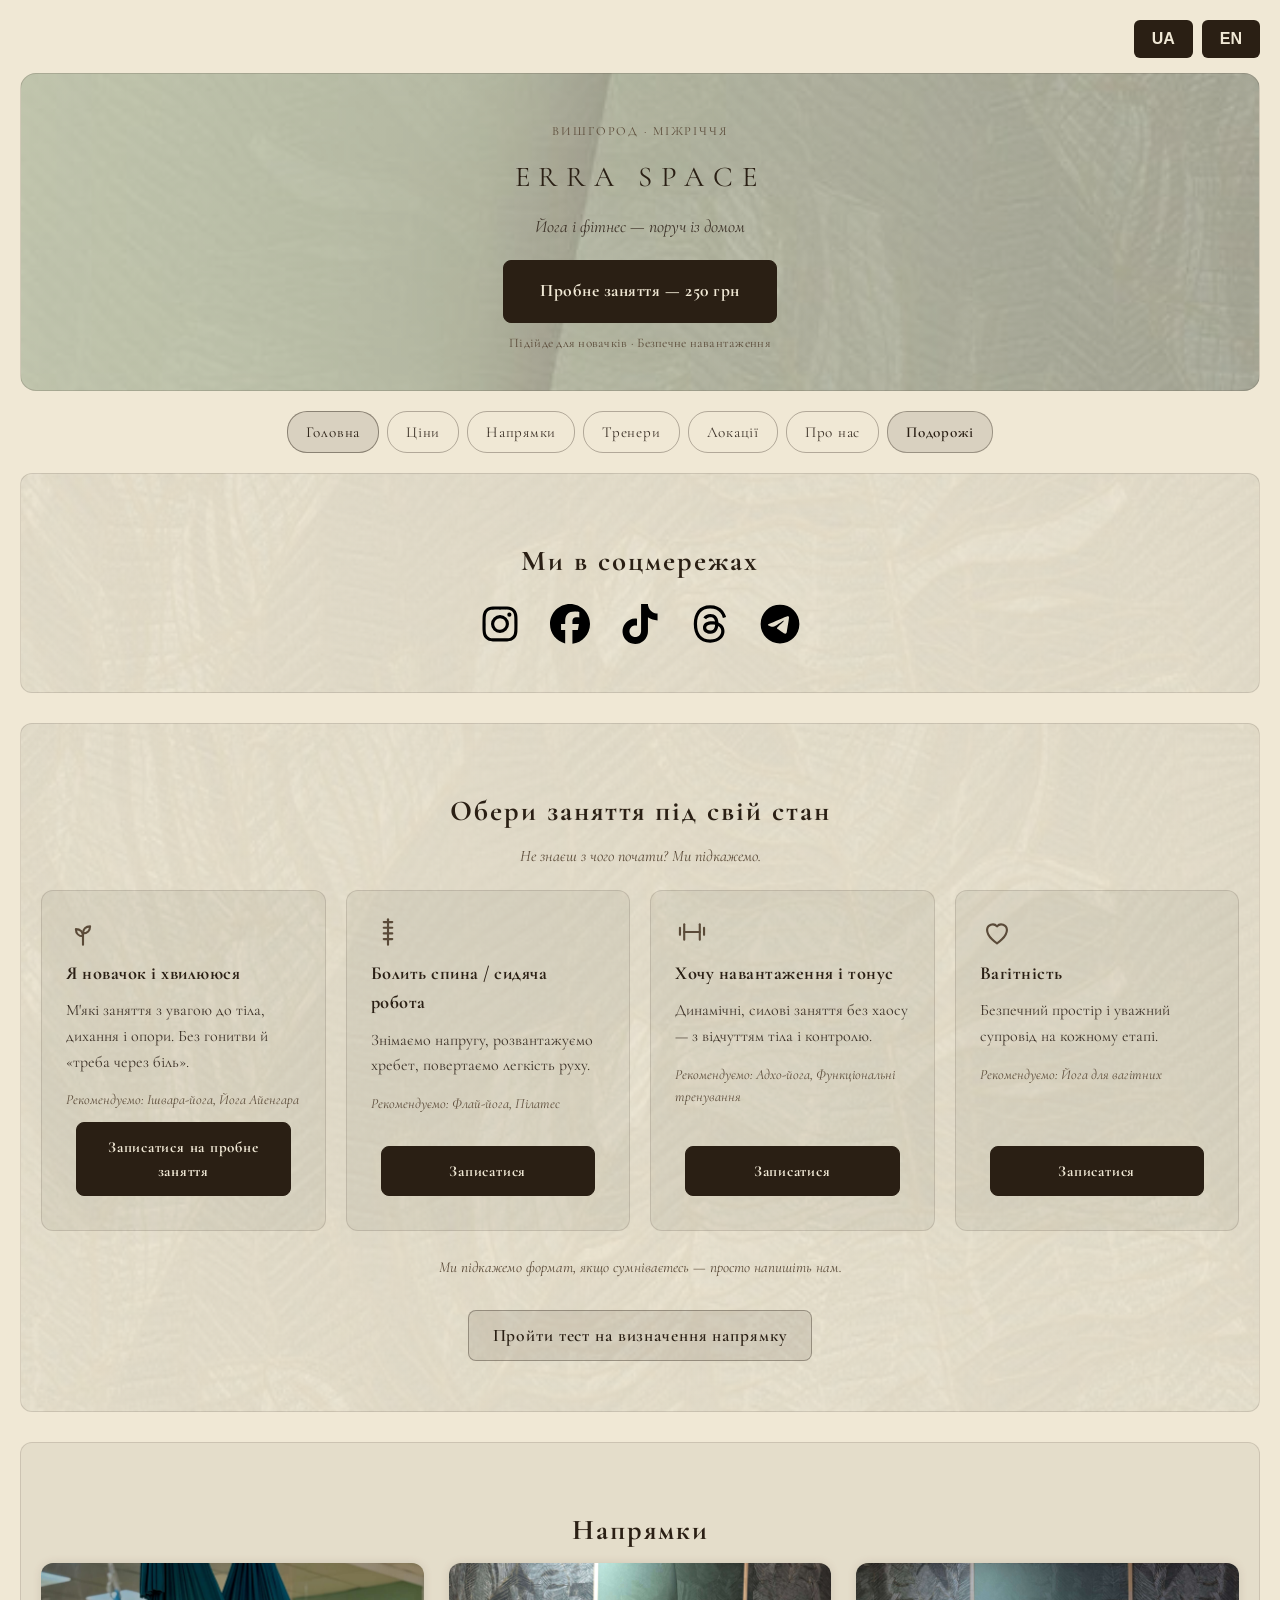
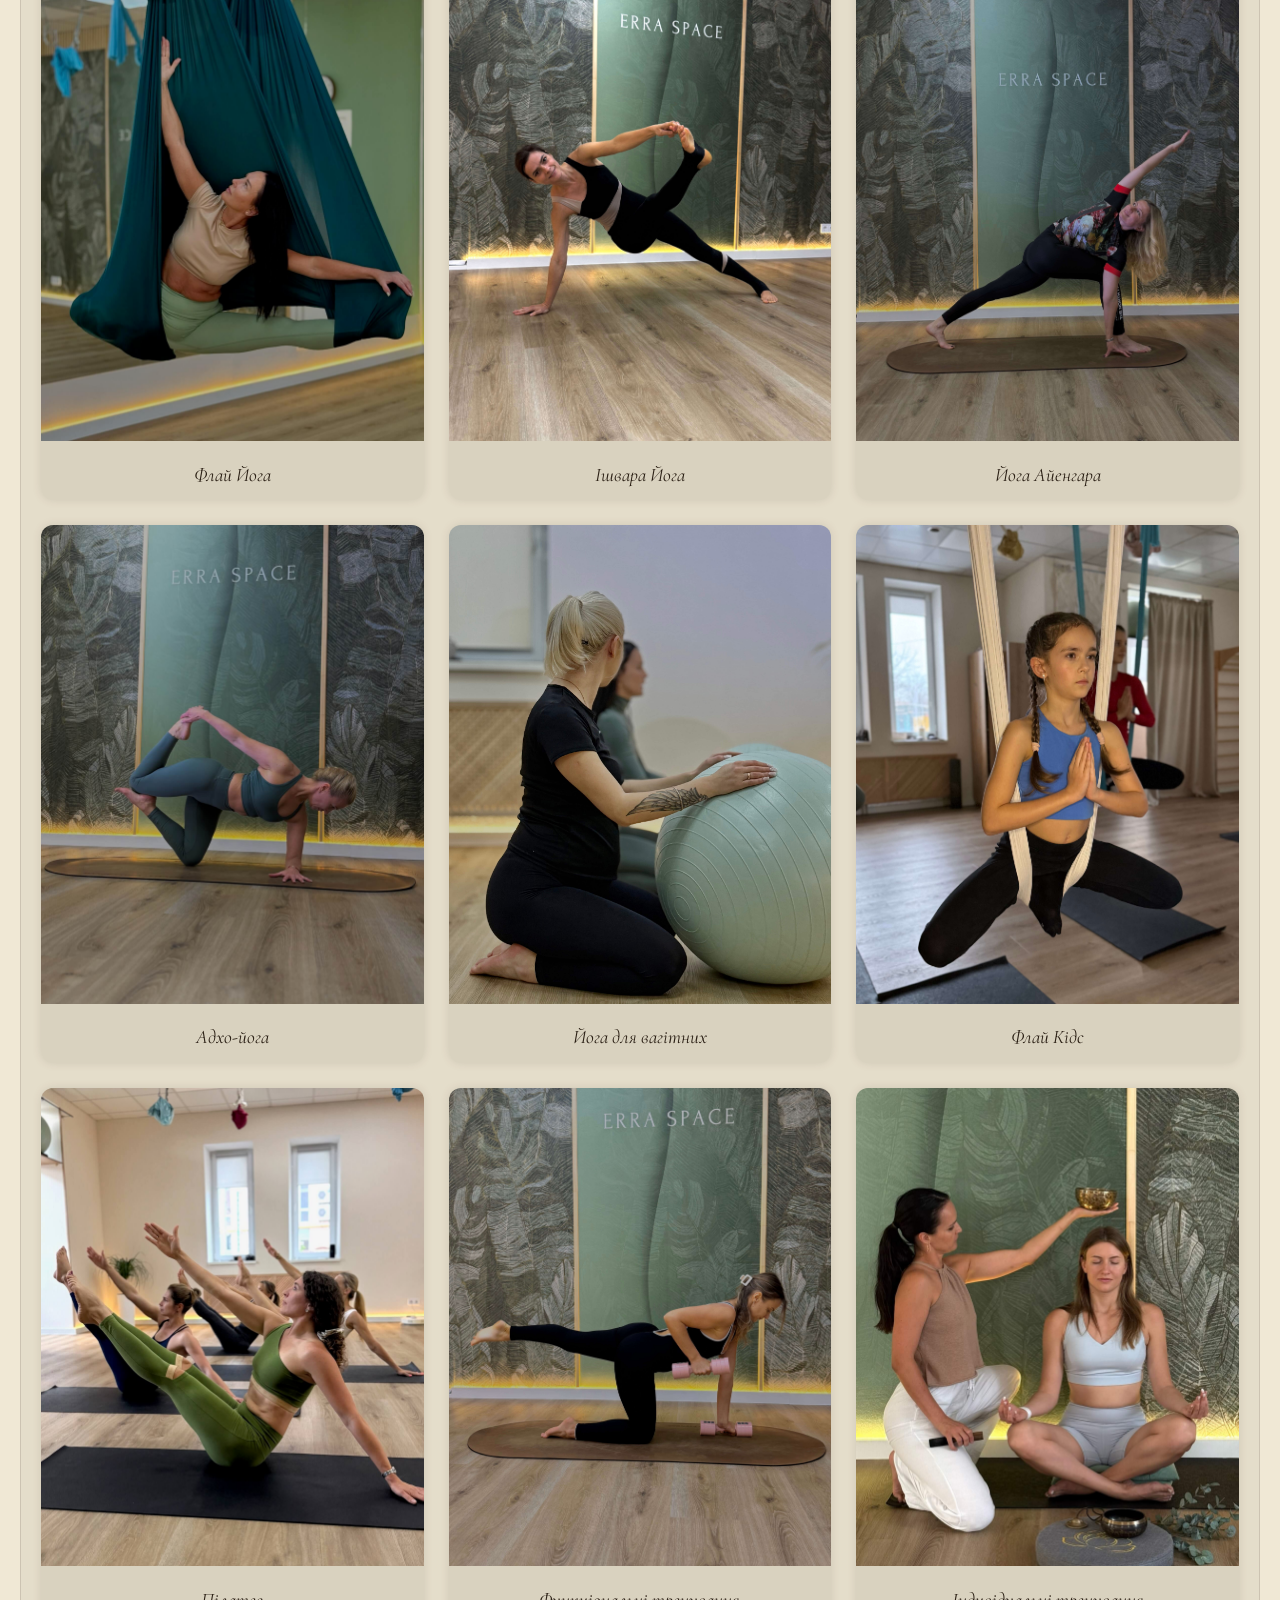
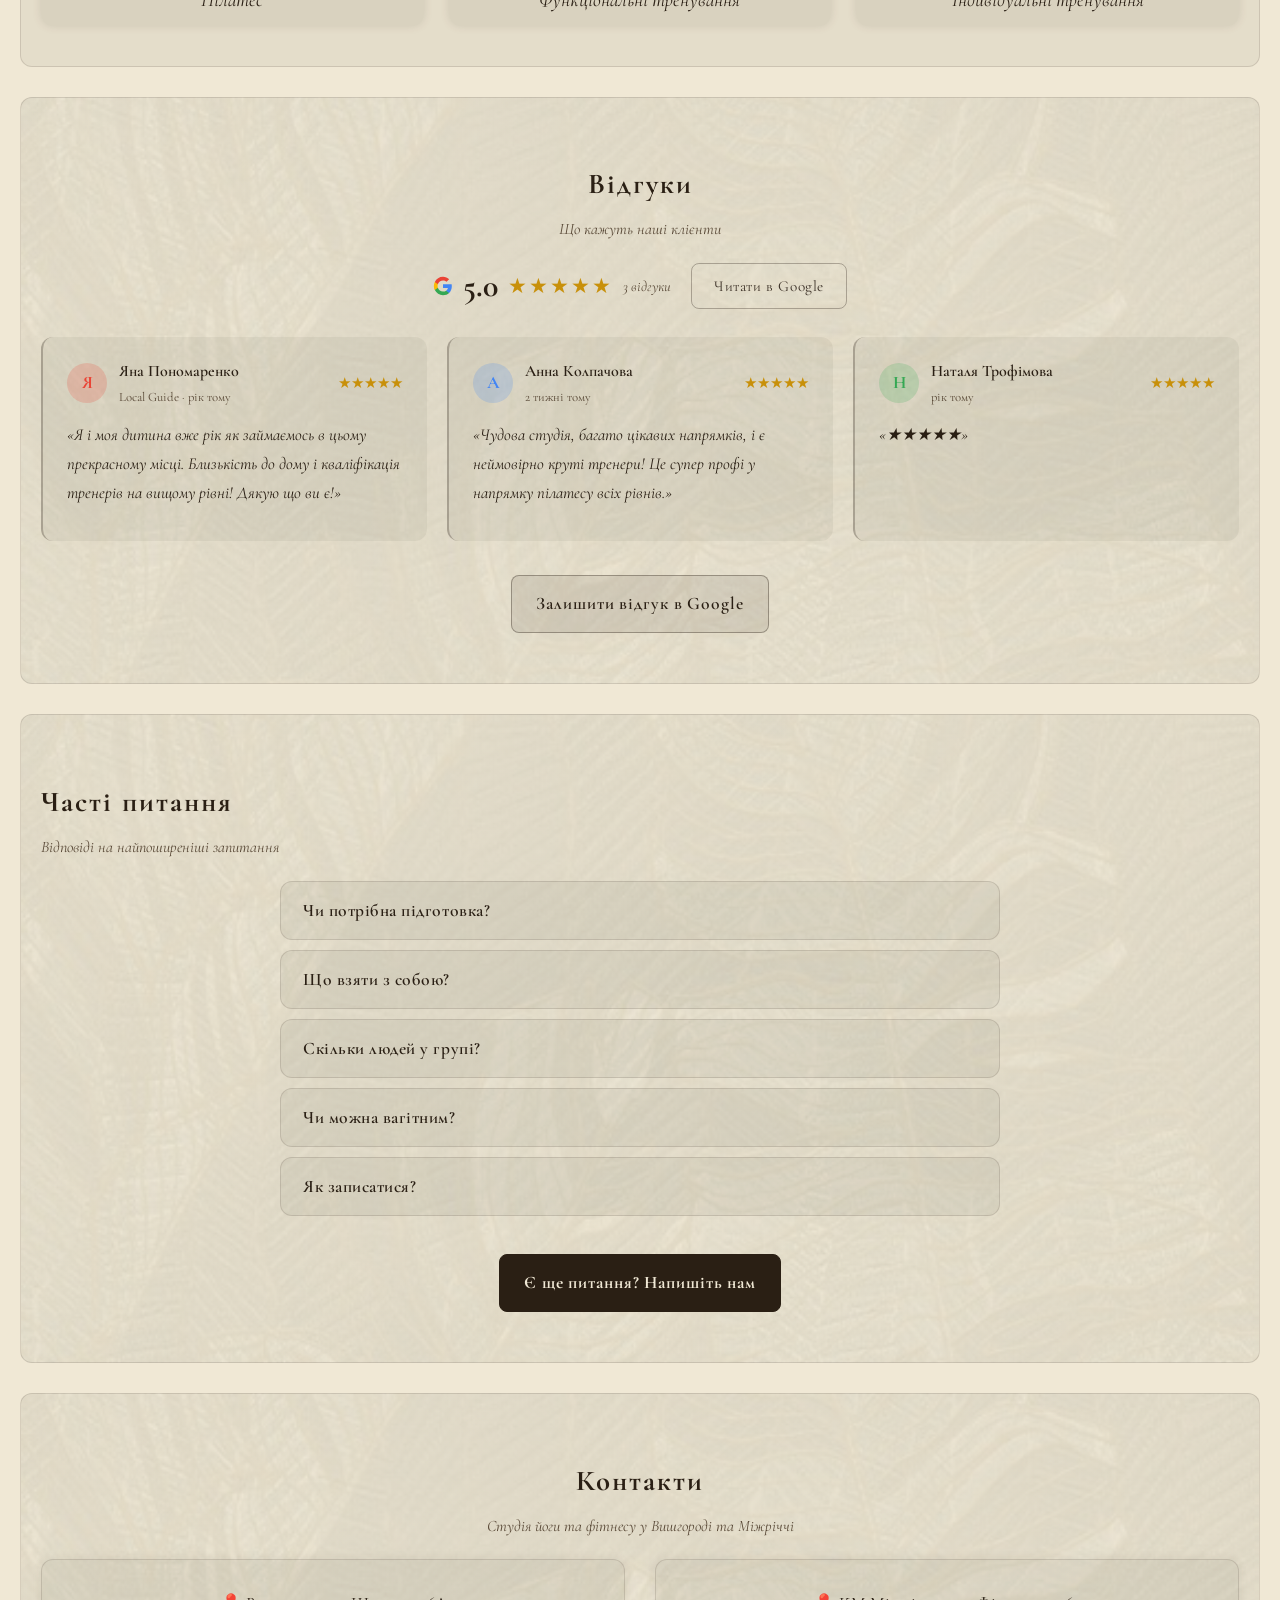
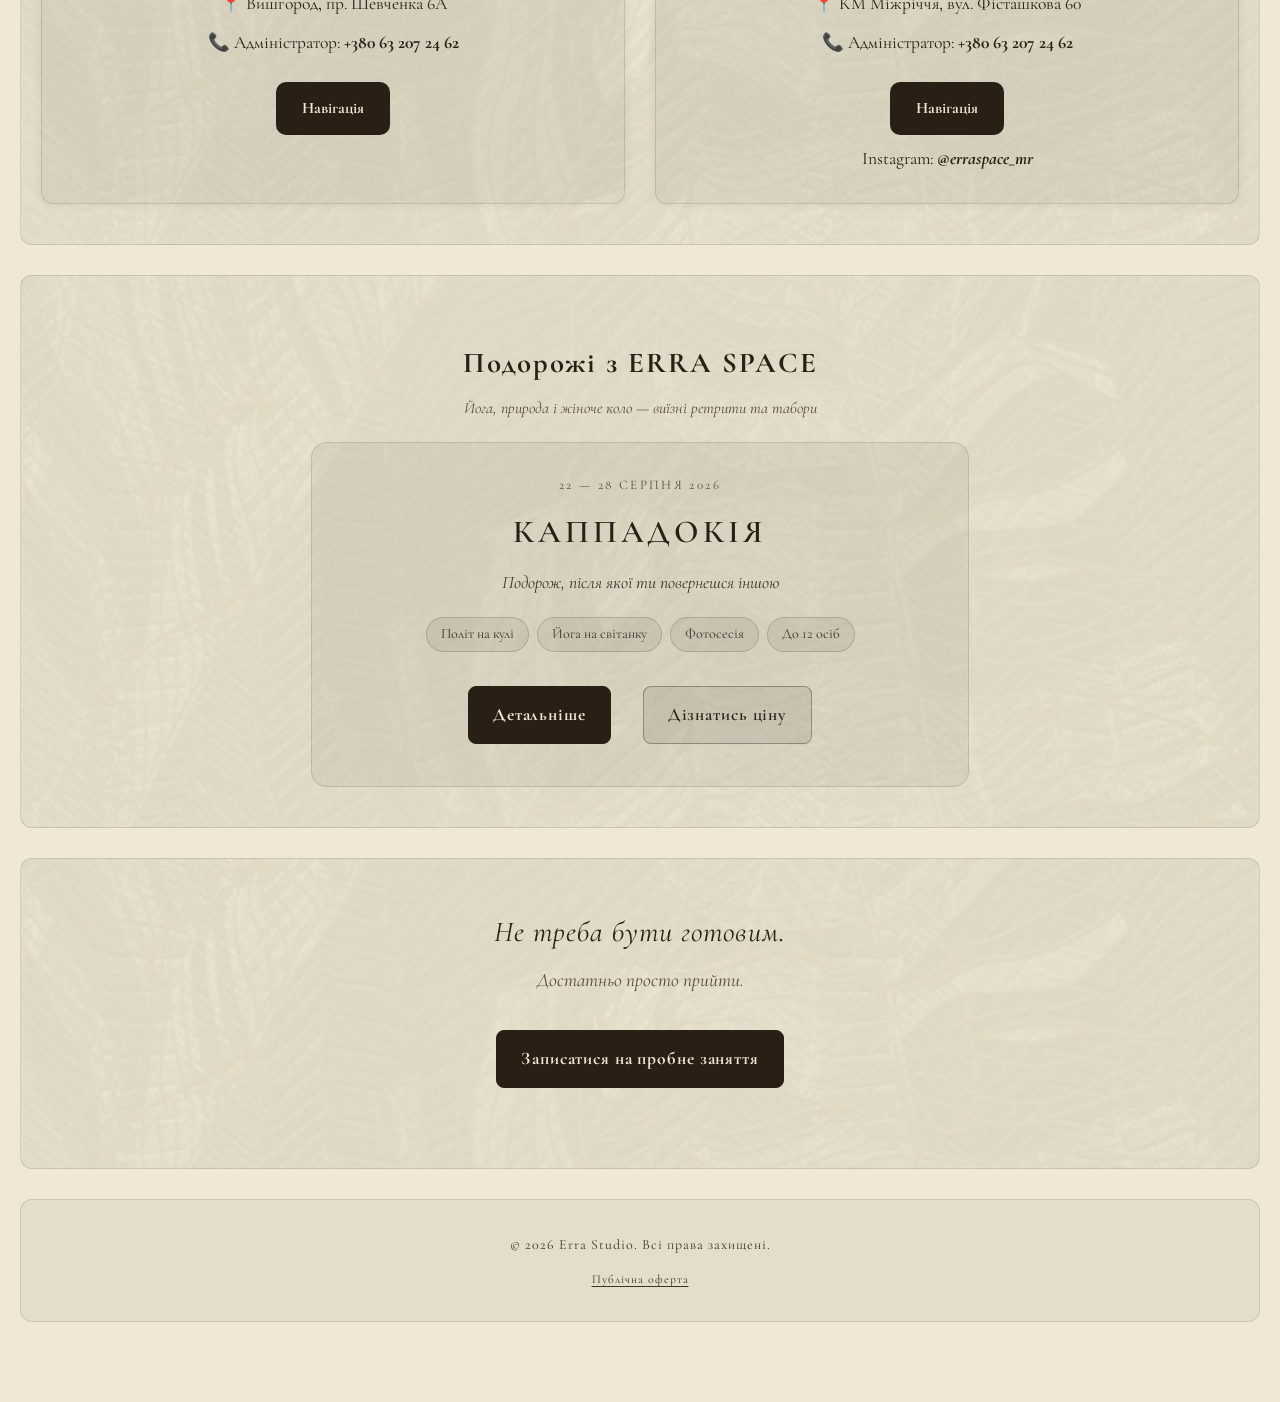
==== index.html @ 8f83fbbe "Update index.html" ====
<!DOCTYPE html>
<html lang="uk">
<head>
  <meta charset="UTF-8">
  <meta name="viewport" content="width=device-width, initial-scale=1">
  <title>ERRA SPACE — студія фітнесу та йоги у Вишгороді та Міжріччі</title>
  <meta name="description" content="ERRA SPACE — йога і фітнес без болю та тиску. Пробне заняття — 250 грн. Вишгород та Міжріччя.">

  <link rel="canonical" href="https://erraspace.com.ua/">
  <link rel="alternate" hreflang="uk" href="https://erraspace.com.ua/">
  <link rel="alternate" hreflang="en" href="https://erraspace.com.ua/?lang=en">

  <meta property="og:title" content="ERRA SPACE — студія фітнесу та йоги у Вишгороді">
  <meta property="og:description" content="Йога і фітнес без болю та тиску. Пробне заняття — 250 грн.">
  <meta property="og:image" content="https://erraspace.com.ua/fly-yoga.JPG">
  <meta property="og:url" content="https://erraspace.com.ua">
  <meta property="og:type" content="website">
  <meta property="og:locale" content="uk_UA">

  <meta name="twitter:card" content="summary_large_image">
  <meta name="twitter:title" content="ERRA SPACE — студія фітнесу та йоги">
  <meta name="twitter:description" content="Йога і фітнес без болю та тиску. Пробне — 250 грн.">
  <meta name="twitter:image" content="https://erraspace.com.ua/fly-yoga.JPG">

  <link rel="stylesheet" href="style.css">
  <script src="script.js" defer></script>
  <link rel="preconnect" href="https://fonts.googleapis.com">
  <link rel="preconnect" href="https://fonts.gstatic.com" crossorigin>
  <link href="https://fonts.googleapis.com/css2?family=Cormorant+Garamond:wght@400;600;700&display=swap" rel="stylesheet">
</head>
<body>

  <div class="lang-switch">
    <button onclick="setLanguage('ua')">UA</button>
    <button onclick="setLanguage('en')">EN</button>
  </div>

  <header class="hero-header">
    <p class="hero-location" id="hero-location">Вишгород · Міжріччя</p>
    <h1 id="title">ERRA SPACE</h1>
    <p class="hero-sub" id="hero-sub">Йога і фітнес — поруч із домом</p>
    <a href="https://t.me/ERRA_SPASE"
       target="_blank" rel="noopener noreferrer"
       class="cta-button primary hero-main-btn" id="hero-main-btn">
      Пробне заняття — 250 грн
    </a>
    <p class="hero-trust-line" id="hero-trust-line">Підійде для новачків · Безпечне навантаження</p>
  </header>

  <nav class="page-nav">
    <a href="index.html" class="page-nav-link active" id="nav-home">Головна</a>
    <a href="prices.html" class="page-nav-link" id="nav-prices">Ціни</a>
    <a href="classes.html" class="page-nav-link" id="nav-classes">Напрямки</a>
    <a href="trainers.html" class="page-nav-link" id="nav-trainers">Тренери</a>
    <a href="locations.html" class="page-nav-link" id="nav-locations">Локації</a>
    <a href="about.html" class="page-nav-link" id="nav-about">Про нас</a>
    <a href="travel.html" class="page-nav-link travel" id="nav-travel">Подорожі</a>
  </nav>

  <main>

    <!-- Соцмережі -->
    <section class="leaf-bg">
      <h2 id="social-title">Ми в соцмережах</h2>
      <div class="social-icons">
        <a href="https://www.instagram.com/erraspace.ua?utm_source=site&utm_medium=social&utm_content=instagram"
           target="_blank" rel="noopener noreferrer" aria-label="ERRASPACE Instagram">
           <img src="instagram.svg" alt="Instagram ERRA SPACE">
        </a>
        <a href="https://www.facebook.com/people/dance_yoga_fitness_/100070016075579/?utm_source=site&utm_medium=social&utm_content=facebook"
           target="_blank" rel="noopener noreferrer" aria-label="ERRASPACE Facebook">
           <img src="facebook.svg" alt="Facebook ERRA SPACE">
        </a>
        <a href="https://www.tiktok.com/@erraspace.ua?utm_source=site&utm_medium=social&utm_content=tiktok"
           target="_blank" rel="noopener noreferrer" aria-label="ERRASPACE TikTok">
           <img src="tiktok.svg" alt="TikTok ERRA SPACE">
        </a>
        <a href="https://www.threads.net/@erraspace.ua?utm_source=site&utm_medium=social&utm_content=threads"
           target="_blank" rel="noopener noreferrer" aria-label="ERRASPACE Threads">
           <img src="threads.svg" alt="Threads ERRA SPACE">
        </a>
        <a href="https://t.me/ERRA_SPASE?utm_source=site&utm_medium=social&utm_content=telegram"
           target="_blank" rel="noopener noreferrer" aria-label="ERRASPACE Telegram">
           <img src="telegram.svg" alt="Telegram ERRA SPACE">
        </a>
      </div>
    </section>

    
    <!-- Для кого -->
    <section id="for-whom" class="leaf-bg">
      <h2 id="for-whom-title">Обери заняття під свій стан</h2>
      <p class="section-subtitle" id="for-whom-subtitle">Не знаєш з чого почати? Ми підкажемо.</p>
      <div class="for-whom-grid">
        <div class="for-whom-card">
          <div class="for-whom-icon"><svg viewBox="0 0 24 24" fill="none" stroke="currentColor" stroke-width="1.5" stroke-linecap="round" stroke-linejoin="round"><path d="M12 21v-8"/><path d="M12 13c0-3 2-5 5-5 0 3-2 5-5 5z"/><path d="M12 15c0-3-2-5-5-5 0 3 2 5 5 5z"/></svg></div>
          <div class="for-whom-card-title" id="fw-1-title">Я новачок і хвилююся</div>
          <div class="for-whom-card-text" id="fw-1-text">М'які заняття з увагою до тіла, дихання і опори. Без гонитви й «треба через біль».</div>
          <div class="for-whom-rec" id="fw-1-rec">Рекомендуємо: Ішвара-йога, Йога Айенгара</div>
          <a href="https://t.me/ERRA_SPASE?text=%F0%9F%91%8B%20%D0%A5%D0%BE%D1%87%D1%83%20%D0%B7%D0%B0%D0%BF%D0%B8%D1%81%D0%B0%D1%82%D0%B8%D1%81%D1%8F%20%F0%9F%99%8F%0A%0A%D0%AF%20%D0%BD%D0%BE%D0%B2%D0%B0%D1%87%D0%BE%D0%BA%20%D1%96%20%D1%85%D0%B2%D0%B8%D0%BB%D1%8E%D1%8E%D1%81%D1%8F%20%E2%80%94%20%D1%86%D1%96%D0%BA%D0%B0%D0%B2%D0%B8%D1%82%D1%8C%20%D0%BC%27%D1%8F%D0%BA%D0%B5%20%D0%BF%D1%80%D0%BE%D0%B1%D0%BD%D0%B5%20%D0%B7%D0%B0%D0%BD%D1%8F%D1%82%D1%82%D1%8F"
             target="_blank" rel="noopener noreferrer"
             class="cta-button primary for-whom-btn" id="fw-1-btn">Записатися на пробне заняття</a>
        </div>
        <div class="for-whom-card">
          <div class="for-whom-icon"><svg viewBox="0 0 24 24" fill="none" stroke="currentColor" stroke-width="1.5" stroke-linecap="round" stroke-linejoin="round"><path d="M12 3v18"/><path d="M9 5h6"/><path d="M9 9h6"/><path d="M9 13h6"/><path d="M9 17h6"/></svg></div>
          <div class="for-whom-card-title" id="fw-2-title">Болить спина / сидяча робота</div>
          <div class="for-whom-card-text" id="fw-2-text">Знімаємо напругу, розвантажуємо хребет, повертаємо легкість руху.</div>
          <div class="for-whom-rec" id="fw-2-rec">Рекомендуємо: Флай-йога, Пілатес</div>
          <a href="https://t.me/ERRA_SPASE?text=%F0%9F%91%8B%20%D0%A5%D0%BE%D1%87%D1%83%20%D0%B7%D0%B0%D0%BF%D0%B8%D1%81%D0%B0%D1%82%D0%B8%D1%81%D1%8F%20%F0%9F%92%BB%0A%0A%D0%91%D0%BE%D0%BB%D0%B8%D1%82%D1%8C%20%D1%81%D0%BF%D0%B8%D0%BD%D0%B0%20%2F%20%D1%81%D0%B8%D0%B4%D1%8F%D1%87%D0%B0%20%D1%80%D0%BE%D0%B1%D0%BE%D1%82%D0%B0%20%E2%80%94%20%D1%86%D1%96%D0%BA%D0%B0%D0%B2%D0%BB%D1%8F%D1%82%D1%8C%20%D0%A4%D0%BB%D0%B0%D0%B9-%D0%B9%D0%BE%D0%B3%D0%B0%20%D1%82%D0%B0%20%D0%9F%D1%96%D0%BB%D0%B0%D1%82%D0%B5%D1%81"
             target="_blank" rel="noopener noreferrer"
             class="cta-button primary for-whom-btn" id="fw-2-btn">Записатися</a>
        </div>
        <div class="for-whom-card">
          <div class="for-whom-icon"><svg viewBox="0 0 24 24" fill="none" stroke="currentColor" stroke-width="1.5" stroke-linecap="round" stroke-linejoin="round"><path d="M6.5 6.5v11"/><path d="M3.5 9v5"/><path d="M17.5 6.5v11"/><path d="M20.5 9v5"/><path d="M6.5 12h11"/></svg></div>
          <div class="for-whom-card-title" id="fw-3-title">Хочу навантаження і тонус</div>
          <div class="for-whom-card-text" id="fw-3-text">Динамічні, силові заняття без хаосу — з відчуттям тіла і контролю.</div>
          <div class="for-whom-rec" id="fw-3-rec">Рекомендуємо: Адхо-йога, Функціональні тренування</div>
          <a href="https://t.me/ERRA_SPASE?text=%F0%9F%91%8B%20%D0%A5%D0%BE%D1%87%D1%83%20%D0%B7%D0%B0%D0%BF%D0%B8%D1%81%D0%B0%D1%82%D0%B8%D1%81%D1%8F%20%F0%9F%94%A5%0A%0A%D0%A5%D0%BE%D1%87%D1%83%20%D0%BD%D0%B0%D0%B2%D0%B0%D0%BD%D1%82%D0%B0%D0%B6%D0%B5%D0%BD%D0%BD%D1%8F%20%D1%96%20%D1%82%D0%BE%D0%BD%D1%83%D1%81%20%E2%80%94%20%D1%86%D1%96%D0%BA%D0%B0%D0%B2%D0%BB%D1%8F%D1%82%D1%8C%20%D0%90%D0%B4%D1%85%D0%BE-%D0%B9%D0%BE%D0%B3%D0%B0%20%D1%82%D0%B0%20%D1%84%D1%83%D0%BD%D0%BA%D1%86%D1%96%D0%BE%D0%BD%D0%B0%D0%BB%D1%8C%D0%BD%D1%96%20%D1%82%D1%80%D0%B5%D0%BD%D1%83%D0%B2%D0%B0%D0%BD%D0%BD%D1%8F"
             target="_blank" rel="noopener noreferrer"
             class="cta-button primary for-whom-btn" id="fw-3-btn">Записатися</a>
        </div>
        <div class="for-whom-card">
          <div class="for-whom-icon"><svg viewBox="0 0 24 24" fill="none" stroke="currentColor" stroke-width="1.5" stroke-linecap="round" stroke-linejoin="round"><path d="M12 20s-7-4.5-7-9.5a4 4 0 0 1 7-2.5 4 4 0 0 1 7 2.5c0 5-7 9.5-7 9.5z"/></svg></div>
          <div class="for-whom-card-title" id="fw-4-title">Вагітність</div>
          <div class="for-whom-card-text" id="fw-4-text">Безпечний простір і уважний супровід на кожному етапі.</div>
          <div class="for-whom-rec" id="fw-4-rec">Рекомендуємо: Йога для вагітних</div>
          <a href="https://t.me/ERRA_SPASE?text=%F0%9F%91%8B%20%D0%A5%D0%BE%D1%87%D1%83%20%D0%B7%D0%B0%D0%BF%D0%B8%D1%81%D0%B0%D1%82%D0%B8%D1%81%D1%8F%20%F0%9F%A4%8D%0A%0A%D0%92%D0%B0%D0%B3%D1%96%D1%82%D0%BD%D1%96%D1%81%D1%82%D1%8C%20%E2%80%94%20%D1%86%D1%96%D0%BA%D0%B0%D0%B2%D0%BB%D1%8F%D1%82%D1%8C%20%D0%B9%D0%BE%D0%B3%D0%B0%20%D0%B4%D0%BB%D1%8F%20%D0%B2%D0%B0%D0%B3%D1%96%D1%82%D0%BD%D0%B8%D1%85"
             target="_blank" rel="noopener noreferrer"
             class="cta-button primary for-whom-btn" id="fw-4-btn">Записатися</a>
        </div>
      </div>
      <p class="for-whom-hint" id="for-whom-hint">Ми підкажемо формат, якщо сумніваєтесь — просто напишіть нам.</p>
      <div style="margin-top:20px;">
  <button onclick="document.getElementById('quiz-section').style.display='block'; document.getElementById('quiz-section').scrollIntoView({behavior:'smooth'});" class="cta-button" style="font-family:'Cormorant Garamond',serif;">Пройти тест на визначення напрямку</button>
</div>
    </section>

    <!-- КВІЗ -->
    <section class="leaf-bg" id="quiz-section" style="display:none;">
      <h2 id="quiz-title">Який напрямок твій?</h2>
      <p class="section-subtitle" id="quiz-subtitle">Дай відповідь на 2 питання — ми підкажемо твій напрямок</p>

      <div id="quiz-box" style="max-width:560px; margin:24px auto 0; background:rgba(61,50,40,0.06); border:1px solid rgba(61,50,40,0.15); border-radius:16px; padding:32px 28px;">

        <div id="quiz-step-1" class="quiz-step">
          <div style="font-size:0.8rem; letter-spacing:0.15em; text-transform:uppercase; color:#5a4a38; margin-bottom:8px;" id="quiz-q1-label">Питання 1 з 2</div>
          <div style="font-size:1.3rem; font-weight:700; color:#2a1f14; margin-bottom:20px;" id="quiz-q1-text">Що для тебе зараз найважливіше?</div>
          <div style="display:flex; flex-direction:column; gap:12px;">
            <button class="quiz-option" onclick="quizAnswer(1,'relax')" id="quiz-q1-a1"><svg width="22" height="22" viewBox="0 0 24 24" fill="none" stroke="currentColor" stroke-width="1.5" stroke-linecap="round" stroke-linejoin="round" style="flex-shrink:0;"><path d="M12 21v-8"/><path d="M12 13c0-3 2-5 5-5 0 3-2 5-5 5z"/><path d="M12 15c0-3-2-5-5-5 0 3 2 5 5 5z"/></svg>Розслабитись і зняти стрес</button>
            <button class="quiz-option" onclick="quizAnswer(1,'back')" id="quiz-q1-a2"><svg width="22" height="22" viewBox="0 0 24 24" fill="none" stroke="currentColor" stroke-width="1.5" stroke-linecap="round" stroke-linejoin="round" style="flex-shrink:0;"><path d="M12 3v18"/><path d="M9 5h6"/><path d="M9 9h6"/><path d="M9 13h6"/><path d="M9 17h6"/></svg>Спина, постава, сидяча робота</button>
            <button class="quiz-option" onclick="quizAnswer(1,'tone')" id="quiz-q1-a3"><svg width="22" height="22" viewBox="0 0 24 24" fill="none" stroke="currentColor" stroke-width="1.5" stroke-linecap="round" stroke-linejoin="round" style="flex-shrink:0;"><path d="M6.5 6.5v11"/><path d="M3.5 9v5"/><path d="M17.5 6.5v11"/><path d="M20.5 9v5"/><path d="M6.5 12h11"/></svg>Тонус, сила, форма</button>
            <button class="quiz-option" onclick="quizAnswer(1,'pregnancy')" id="quiz-q1-a4"><svg width="22" height="22" viewBox="0 0 24 24" fill="none" stroke="currentColor" stroke-width="1.5" stroke-linecap="round" stroke-linejoin="round" style="flex-shrink:0;"><path d="M12 20s-7-4.5-7-9.5a4 4 0 0 1 7-2.5 4 4 0 0 1 7 2.5c0 5-7 9.5-7 9.5z"/></svg>Вагітність</button>
          </div>
        </div>

        <div id="quiz-step-2" class="quiz-step" style="display:none;">
          <div style="font-size:0.8rem; letter-spacing:0.15em; text-transform:uppercase; color:#5a4a38; margin-bottom:8px;" id="quiz-q2-label">Питання 2</div>
          <div style="font-size:1.3rem; font-weight:700; color:#2a1f14; margin-bottom:20px;" id="quiz-q2-text">Який формат тобі ближчий?</div>
          <div style="display:flex; flex-direction:column; gap:12px;">
            <button class="quiz-option" onclick="quizAnswer(2,'group')" id="quiz-q2-a1"><svg width="22" height="22" viewBox="0 0 24 24" fill="none" stroke="currentColor" stroke-width="1.5" stroke-linecap="round" stroke-linejoin="round" style="flex-shrink:0;"><circle cx="9" cy="8" r="3"/><path d="M3.5 19c0-3 2.5-5 5.5-5s5.5 2 5.5 5"/><path d="M16 6a3 3 0 0 1 0 6"/><path d="M18 14c2.5.5 4 2.3 4 5"/></svg>Група (до 10 людей)</button>
            <button class="quiz-option" onclick="quizAnswer(2,'private')" id="quiz-q2-a2"><svg width="22" height="22" viewBox="0 0 24 24" fill="none" stroke="currentColor" stroke-width="1.5" stroke-linecap="round" stroke-linejoin="round" style="flex-shrink:0;"><circle cx="12" cy="8" r="3.2"/><path d="M5.5 20c0-3.6 3-6 6.5-6s6.5 2.4 6.5 6"/></svg>Індивідуально</button>
            <button class="quiz-option" onclick="quizAnswer(2,'online')" id="quiz-q2-a3"><svg width="22" height="22" viewBox="0 0 24 24" fill="none" stroke="currentColor" stroke-width="1.5" stroke-linecap="round" stroke-linejoin="round" style="flex-shrink:0;"><rect x="3" y="5" width="18" height="11" rx="1.5"/><path d="M8 20h8"/><path d="M12 16v4"/></svg>Онлайн</button>
          </div>
          <button onclick="quizBack()" id="quiz-back-btn" style="margin-top:16px; background:none; border:none; color:#5a4a38; cursor:pointer; font-family:'Cormorant Garamond',serif; font-size:0.95rem; text-decoration:underline;">← Назад</button>
        </div>

        <div id="quiz-result" class="quiz-step" style="display:none; text-align:center;">
          <div style="font-size:0.8rem; letter-spacing:0.15em; text-transform:uppercase; color:#5a4a38; margin-bottom:8px;" id="quiz-result-label">Твій напрямок</div>
          <div style="font-size:1.6rem; font-weight:700; color:#2a1f14; margin-bottom:12px;" id="quiz-result-title">—</div>
          <div style="font-size:1rem; color:#3d3228; line-height:1.6; margin-bottom:24px;" id="quiz-result-text">—</div>
          <a id="quiz-result-btn" href="https://t.me/ERRA_SPASE" target="_blank" rel="noopener noreferrer" class="cta-button primary" style="display:inline-block;"><span id="quiz-result-btn-text">Записатися на пробне — 250 грн</span></a>
          <div style="margin-top:16px;">
            <button onclick="quizRestart()" id="quiz-restart-btn" style="background:none; border:none; color:#5a4a38; cursor:pointer; font-family:'Cormorant Garamond',serif; font-size:0.95rem; text-decoration:underline;">↻ Пройти ще раз</button>
          </div>
        </div>

      </div>
    </section>


    <!-- Напрямки -->
    <section>
      <h2 id="directions-title">Напрямки</h2>
      <div class="directions-grid">
        <div class="card" onclick="openModal('fly-yoga')"><img src="fly-yoga.JPG" alt="Флай йога у гамаках — ERRA SPACE Вишгород" width="400" height="500"><p id="dir-fly-yoga">Флай Йога</p></div>
        <div class="card" onclick="openModal('ishvara-yoga')"><img src="ishvara-yoga.jpg" alt="Ішвара Йога — хатха йога у студії ERRA SPACE" width="400" height="500" loading="lazy"><p id="dir-ishvara-yoga">Ішвара Йога</p></div>
        <div class="card" onclick="openModal('iyengar-yoga')"><img src="iyengar-yoga.jpg" alt="Йога Айенгара — точне вирівнювання тіла, ERRA SPACE" width="400" height="500" loading="lazy"><p id="dir-iyengar-yoga">Йога Айенгара</p></div>
        <div class="card" onclick="openModal('adho-yoga')"><img src="ADHOyoga.jpg" alt="Адхо-йога — сила і гнучкість, студія ERRA SPACE" width="400" height="500" loading="lazy"><p id="dir-adho-yoga">Адхо-йога</p></div>
        <div class="card" onclick="openModal('pregnancy-yoga')"><img src="pregnancy-yoga.jpg" alt="Йога для вагітних — м'які практики у ERRA SPACE" width="400" height="500" loading="lazy"><p id="dir-pregnancy-yoga">Йога для вагітних</p></div>
        <div class="card" onclick="openModal('fly-kids')"><img src="kids-fly-yoga.jpg" alt="Флай Кідс — йога у гамаках для дітей, ERRA SPACE" width="400" height="500" loading="lazy"><p id="dir-fly-kids">Флай Кідс</p></div>
        <div class="card" onclick="openModal('pilates')"><img src="pilates.JPG" alt="Пілатес — зміцнення м'язів та постави, ERRA SPACE" width="400" height="500" loading="lazy"><p id="dir-pilates">Пілатес</p></div>
        <div class="card" onclick="openModal('functional-training')"><img src="functional-training.JPG" alt="Функціональні тренування — сила і витривалість, ERRA SPACE" width="400" height="500" loading="lazy"><p id="dir-functional-training">Функціональні тренування</p></div>
        <div class="card" onclick="openModal('private-lesson')"><img src="private-lesson.JPG" alt="Індивідуальне тренування — персональний підхід, ERRA SPACE" width="400" height="500" loading="lazy"><p id="dir-private-lesson">Індивідуальне тренування</p></div>
      </div>
    </section>

    <!-- Модальні вікна -->
    <div id="fly-yoga" class="modal"><div class="modal-content"><span class="close" onclick="closeModal('fly-yoga')">&times;</span><h2 id="modal-title-fly-yoga">Флай Йога</h2><p id="modal-desc-fly-yoga">Практика у спеціальних гамаках, що дарує відчуття польоту та легкості. Вона допомагає зняти напругу з хребта, розвиває гнучкість і додає енергії. Ідеально підходить для тих, хто хоче поєднати фізичну активність із глибоким розслабленням.</p></div></div>
    <div id="ishvara-yoga" class="modal"><div class="modal-content"><span class="close" onclick="closeModal('ishvara-yoga')">&times;</span><h2 id="modal-title-ishvara-yoga">Ішвара Йога</h2><p id="modal-desc-ishvara-yoga">Це напрям хатха-йоги, що вирізняється увагою до внутрішніх принципів роботи з тілом. Вони пояснюють, чому певні асани не виходять, де помилка і як її виправити. Практика допомагає зібрати тіло в цілісність, узгодити роботу м'язів і поступово підвищувати якість виконання асан.</p></div></div>
    <div id="iyengar-yoga" class="modal"><div class="modal-content"><span class="close" onclick="closeModal('iyengar-yoga')">&times;</span><h2 id="modal-title-iyengar-yoga">Йога Айенгара</h2><p id="modal-desc-iyengar-yoga">Методика, що акцентує увагу на точності виконання асан і правильному вирівнюванні тіла. Використання допоміжних матеріалів робить практику доступною для всіх рівнів та сприяє поступовому й безпечному розвитку.</p></div></div>
    <div id="pilates" class="modal"><div class="modal-content"><span class="close" onclick="closeModal('pilates')">&times;</span><h2 id="modal-title-pilates">Пілатес</h2><p id="modal-desc-pilates">Система вправ для зміцнення м'язів, розвитку гнучкості та формування здорової постави. Пілатес допомагає відчути контроль над тілом, покращує координацію та дарує відчуття легкості у рухах.</p></div></div>
    <div id="functional-training" class="modal"><div class="modal-content"><span class="close" onclick="closeModal('functional-training')">&times;</span><h2 id="modal-title-functional-training">Функціональні тренування</h2><p id="modal-desc-functional-training">Комплекс вправ, спрямований на розвиток сили, витривалості та мобільності. Такі заняття допомагають підготувати тіло до щоденних навантажень, покращують фізичну форму та додають енергії.</p></div></div>
    <div id="fly-kids" class="modal"><div class="modal-content"><span class="close" onclick="closeModal('fly-kids')">&times;</span><h2 id="modal-title-fly-kids">Флай Кідс</h2><p id="modal-desc-fly-kids">Веселі та безпечні заняття у гамаках для дітей. Вони розвивають гнучкість, координацію та впевненість у собі, даруючи малюкам радість руху й нові емоції.</p></div></div>
    <div id="pregnancy-yoga" class="modal"><div class="modal-content"><span class="close" onclick="closeModal('pregnancy-yoga')">&times;</span><h2 id="modal-title-pregnancy-yoga">Йога для вагітних</h2><p id="modal-desc-pregnancy-yoga">М'які практики, що підтримують фізичний стан і емоційний баланс майбутніх мам. Вправи адаптовані для різних етапів вагітності та допомагають підготувати тіло до пологів.</p></div></div>
    <div id="adho-yoga" class="modal"><div class="modal-content"><span class="close" onclick="closeModal('adho-yoga')">&times;</span><h2 id="modal-title-adho-yoga">Адхо-йога</h2><p id="modal-desc-adho-yoga">Практика, яка поєднує гнучкість і силову роботу, статику й динаміку, витривалість і баланс, а також дихальні та медитативні техніки. ADHO yoga базується на науковому підході до фізіології практики, щоб кожен процес і результат були зрозумілі й відчутні.</p></div></div>
    <div id="private-lesson" class="modal"><div class="modal-content"><span class="close" onclick="closeModal('private-lesson')">&times;</span><h2 id="modal-title-private-lesson">Індивідуальне тренування</h2><p id="modal-desc-private-lesson">Персональний формат тренування, який враховує ваші цілі, стан здоров'я та рівень підготовки. Тренер будує програму спеціально під вас — без шаблонів, лише те, що потрібно саме вашому тілу.</p></div></div>

    <!-- Відгуки -->
    <section class="reviews-section leaf-bg">
      <h2 id="reviews-title">Відгуки</h2>
      <p class="section-subtitle" id="reviews-subtitle">Що кажуть наші клієнти</p>

      <div class="reviews-rating-row">
        <div class="reviews-google-badge">
          <svg width="20" height="20" viewBox="0 0 24 24" fill="none" xmlns="http://www.w3.org/2000/svg">
            <path d="M22.56 12.25c0-.78-.07-1.53-.2-2.25H12v4.26h5.92c-.26 1.37-1.04 2.53-2.21 3.31v2.77h3.57c2.08-1.92 3.28-4.74 3.28-8.09z" fill="#4285F4"/>
            <path d="M12 23c2.97 0 5.46-.98 7.28-2.66l-3.57-2.77c-.98.66-2.23 1.06-3.71 1.06-2.86 0-5.29-1.93-6.16-4.53H2.18v2.84C3.99 20.53 7.7 23 12 23z" fill="#34A853"/>
            <path d="M5.84 14.09c-.22-.66-.35-1.36-.35-2.09s.13-1.43.35-2.09V7.07H2.18C1.43 8.55 1 10.22 1 12s.43 3.45 1.18 4.93l3.66-2.84z" fill="#FBBC05"/>
            <path d="M12 5.38c1.62 0 3.06.56 4.21 1.64l3.15-3.15C17.45 2.09 14.97 1 12 1 7.7 1 3.99 3.47 2.18 7.07l3.66 2.84c.87-2.6 3.3-4.53 6.16-4.53z" fill="#EA4335"/>
          </svg>
          <span class="reviews-score">5.0</span>
          <div class="reviews-stars">★★★★★</div>
          <span class="reviews-count" id="reviews-count">3 відгуки</span>
        </div>
        <a href="https://maps.app.goo.gl/r5swhJfu5CrqNYNb6"
           target="_blank" rel="noopener noreferrer"
           class="reviews-google-btn" id="reviews-google-btn">Читати в Google</a>
      </div>

      <div class="reviews-grid">
        <div class="review-card">
          <div class="review-header">
            <div class="review-avatar" style="background:rgba(234,67,53,0.2); color:#EA4335;">Я</div>
            <div>
              <div class="review-name">Яна Пономаренко</div>
              <div class="review-meta" id="review-1-meta">Local Guide · рік тому</div>
            </div>
            <div class="review-stars-small">★★★★★</div>
          </div>
          <p class="review-text" id="review-1-text">«Я і моя дитина вже рік як займаємось в цьому прекрасному місці. Близькість до дому і кваліфікація тренерів на вищому рівні! Дякую що ви є!»</p>
        </div>

        <div class="review-card">
          <div class="review-header">
            <div class="review-avatar" style="background:rgba(66,133,244,0.2); color:#4285F4;">А</div>
            <div>
              <div class="review-name">Анна Колпачова</div>
              <div class="review-meta" id="review-2-meta">2 тижні тому</div>
            </div>
            <div class="review-stars-small">★★★★★</div>
          </div>
          <p class="review-text" id="review-2-text">«Чудова студія, багато цікавих напрямків, і є неймовірно круті тренери! Це супер профі у напрямку пілатесу всіх рівнів.»</p>
        </div>

        <div class="review-card">
          <div class="review-header">
            <div class="review-avatar" style="background:rgba(52,168,83,0.2); color:#34A853;">Н</div>
            <div>
              <div class="review-name">Наталя Трофімова</div>
              <div class="review-meta" id="review-3-meta">рік тому</div>
            </div>
            <div class="review-stars-small">★★★★★</div>
          </div>
          <p class="review-text" id="review-3-text">«★★★★★»</p>
        </div>
      </div>

      <div style="text-align:center; margin-top:24px;">
        <a href="https://maps.app.goo.gl/r5swhJfu5CrqNYNb6"
           target="_blank" rel="noopener noreferrer"
           class="cta-button" id="reviews-btn-more">Залишити відгук в Google</a>
      </div>
    </section>

    <!-- FAQ -->
    <section class="faq-section leaf-bg">
      <h2 id="faq-title">Часті питання</h2>
      <p class="section-subtitle" id="faq-subtitle">Відповіді на найпоширеніші запитання</p>
      <div class="faq-list">
        <div class="faq-item">
          <button class="faq-question" onclick="toggleFaq(this)" id="faq-q-1">
            <span>Чи потрібна підготовка?</span>
            <span class="faq-icon">+</span>
          </button>
          <div class="faq-answer">
            <p id="faq-a-1">Ні — жодної підготовки не потрібно. Ми приймаємо всіх незалежно від рівня фізичної форми. Тренер адаптує навантаження під вас прямо на занятті. Головне — бажання рухатися.</p>
          </div>
        </div>
        <div class="faq-item">
          <button class="faq-question" onclick="toggleFaq(this)" id="faq-q-2">
            <span>Що взяти з собою?</span>
            <span class="faq-icon">+</span>
          </button>
          <div class="faq-answer">
            <p id="faq-a-2">Зручний одяг для руху, воду та хороший настрій. Килимок і всі необхідні матеріали є в студії. Для флай-йоги рекомендуємо одяг із довгими рукавами та штанинами — щоб гамак не натирав шкіру.</p>
          </div>
        </div>
        <div class="faq-item">
          <button class="faq-question" onclick="toggleFaq(this)" id="faq-q-3">
            <span>Скільки людей у групі?</span>
            <span class="faq-icon">+</span>
          </button>
          <div class="faq-answer">
            <p id="faq-a-3">Групи невеликі — до 10 осіб. Це дозволяє тренеру приділяти увагу кожному і коригувати техніку. Ніякого відчуття натовпу — лише комфортна атмосфера.</p>
          </div>
        </div>
        <div class="faq-item">
          <button class="faq-question" onclick="toggleFaq(this)" id="faq-q-4">
            <span>Чи можна вагітним?</span>
            <span class="faq-icon">+</span>
          </button>
          <div class="faq-answer">
            <p id="faq-a-4">Так — у нас є спеціальний напрямок «Йога для вагітних». Практика адаптована для кожного триместру і допомагає підтримувати тіло та емоційний стан. Перед початком рекомендуємо проконсультуватися з лікарем.</p>
          </div>
        </div>
        <div class="faq-item">
          <button class="faq-question" onclick="toggleFaq(this)" id="faq-q-5">
            <span>Як записатися?</span>
            <span class="faq-icon">+</span>
          </button>
          <div class="faq-answer">
            <p id="faq-a-5">Найшвидше — написати нам у Telegram або через instasport.ua. Ми підберемо зручний час і напрямок. Пробне заняття коштує 250 грн — це найкращий спосіб познайомитися зі студією.</p>
          </div>
        </div>
      </div>
      <div style="text-align:center; margin-top:28px;">
        <a href="https://t.me/ERRA_SPASE" target="_blank" rel="noopener noreferrer"
           class="cta-button primary" id="faq-cta">Є ще питання? Напишіть нам</a>
      </div>
    </section>

    <!-- Контакти -->
    <section class="leaf-bg">
      <h2 id="contacts-title">Контакти</h2>
      <p class="contacts-subtitle" id="contacts-subtitle">Студія йоги та фітнесу у Вишгороді та Міжріччі</p>
      <div class="contact-blocks">
        <div class="contact-block">
          <p id="address-1">📍 Студія ERRASPACE у Вишгороді: пр. Шевченка 6А</p>
          <p>📞 <span id="phone-label-1">Адміністратор:</span> <a href="tel:+380632072462">+380 63 207 24 62</a></p>
          <a href="https://www.google.com/maps/dir/?api=1&destination=Вишгород,+пр.+Шевченка+6А" id="nav-btn-1" target="_blank" class="nav-button">Навігація</a>
        </div>
        <div class="contact-block">
          <p id="address-2">📍 ERRASPACE у КМ Міжріччя: вул. Фісташкова 60</p>
          <p>📞 <span id="phone-label-2">Адміністратор:</span> <a href="tel:+380632072462">+380 63 207 24 62</a></p>
          <a href="https://www.google.com/maps/dir/?api=1&destination=КМ+Міжріччя,+вул.+Фісташкова+60" id="nav-btn-2" target="_blank" class="nav-button">Навігація</a>
          <p>Instagram: <a href="https://www.instagram.com/erraspace.ua_mr" target="_blank">@erraspace_mr</a></p>
        </div>
      </div>
    </section>

    <!-- Подорожі -->
    <section class="leaf-bg">
      <h2> Подорожі з ERRA SPACE</h2>
      <p class="section-subtitle">Йога, природа і жіноче коло — виїзні ретрити та табори</p>
      <div style="max-width:600px; margin:0 auto; background:rgba(61,50,40,0.06); border:1px solid rgba(61,50,40,0.15); border-radius:16px; padding:32px 28px; text-align:center;">
        <p style="font-size:0.82rem; letter-spacing:0.18em; text-transform:uppercase; color:#5a4a38; margin:0 0 10px;">22 — 28 серпня 2026</p>
        <h3 style="font-size:2rem; letter-spacing:0.12em; text-transform:uppercase; color:#2a1f14; margin:0 0 12px;">Каппадокія</h3>
        <p style="font-style:italic; color:#3d3228; font-size:1.1rem; margin:0 0 20px;">Подорож, після якої ти повернешся іншою</p>
        <div style="display:flex; flex-wrap:wrap; gap:8px; justify-content:center; margin-bottom:24px;">
          <span style="background:rgba(61,50,40,0.08); border:1px solid rgba(61,50,40,0.2); border-radius:20px; padding:5px 14px; font-size:0.88rem; color:#3d3228;">Політ на кулі</span>
          <span style="background:rgba(61,50,40,0.08); border:1px solid rgba(61,50,40,0.2); border-radius:20px; padding:5px 14px; font-size:0.88rem; color:#3d3228;">Йога на світанку</span>
          <span style="background:rgba(61,50,40,0.08); border:1px solid rgba(61,50,40,0.2); border-radius:20px; padding:5px 14px; font-size:0.88rem; color:#3d3228;">Фотосесія</span>
          <span style="background:rgba(61,50,40,0.08); border:1px solid rgba(61,50,40,0.2); border-radius:20px; padding:5px 14px; font-size:0.88rem; color:#3d3228;">До 12 осіб</span>
        </div>
        <div style="display:flex; gap:12px; justify-content:center; flex-wrap:wrap;">
          <a href="cappadocia.html" class="cta-button primary">Детальніше</a>
          <a href="https://t.me/ERRA_SPASE?text=Привіт%2C%20мене%20цікавить%20подорож%20в%20Каппадокію" target="_blank" rel="noopener noreferrer" class="cta-button">Дізнатись ціну</a>
        </div>
      </div>
    </section>

    <!-- Завершальний емоційний блок -->
    <section class="closing-block leaf-bg">
      <p class="closing-text" id="closing-text">Не треба бути готовим.</p>
      <p class="closing-subtext" id="closing-subtext">Достатньо просто прийти.</p>
      <div class="cta" style="margin-top:24px;">
        <a href="https://t.me/ERRA_SPASE"
           target="_blank" rel="noopener noreferrer"
           class="cta-button primary" id="closing-btn">Записатися на пробне заняття</a>
      </div>
    </section>

  </main>

  <footer>
    <p id="footer-text">© 2026 Erra Studio. Всі права захищені.</p>
    <p style="margin-top:8px; font-size:.85em;">
      <a href="oferta.html">Публічна оферта</a>
    </p>
  </footer>

  <div class="sticky-cta" id="sticky-cta">
    <a href="https://t.me/ERRA_SPASE"
       target="_blank" rel="noopener noreferrer"
       class="sticky-cta-btn" id="sticky-cta-btn">
      Пробне заняття — 250 грн
    </a>
  </div>

  <style>
  .quiz-option {
    background: rgba(240,232,213,0.6);
    border: 1px solid rgba(61,50,40,0.18);
    border-radius: 12px;
    padding: 16px 20px;
    font-family: 'Cormorant Garamond', serif;
    font-size: 1.1rem;
    color: #2a1f14;
    cursor: pointer;
    text-align: left;
    transition: background 0.25s, border-color 0.25s;
    display: flex;
    align-items: center;
    gap: 12px;
  }
  .quiz-option:hover {
    background: rgba(42,31,20,0.08);
    border-color: rgba(61,50,40,0.35);
  }
  </style>

  <script>
  (function(){
    const quizAnswers = { 1: null, 2: null };
    const quizData = {
      ua: {
        results: {
          relax:     { title: 'Йога для спокою', text: 'Ішвара-йога або Флай-йога — м\'які практики, що знімають напругу і повертають внутрішній баланс.', goal: 'розслабитись і зняти стрес' },
          back:      { title: 'Флай-йога та Пілатес', text: 'Розвантаження хребта, зміцнення глибоких м\'язів і повернення легкості руху. Ідеально при сидячій роботі.', goal: 'попрацювати зі спиною і поставою' },
          tone:      { title: 'Адхо-йога та Функціональні', text: 'Динамічні силові заняття з контролем тіла — для тонусу, сили і витривалості.', goal: 'тонус і силу' },
          pregnancy: { title: 'Йога для вагітних', text: 'Безпечні практики, адаптовані під кожен триместр, з уважним супроводом тренера.', goal: 'заняття під час вагітності' }
        },
        formatText: {
          group:   'У групі до 10 людей — тренер бачить кожного.',
          private: 'Індивідуально — програма повністю під тебе.',
          online:  'Онлайн — займайся з дому у зручний час.'
        },
        formatLabel: { group: 'група', private: 'індивідуально', online: 'онлайн' },
        msg: function(goal, fmt){ return 'Привіт! 👋 Пройшла квіз на сайті.\n\nМене цікавить: ' + goal + '\nФормат: ' + fmt + '\n\nХочу записатися на пробне заняття 🙏'; }
      },
      en: {
        results: {
          relax:     { title: 'Yoga for calm', text: 'Ishvara Yoga or Fly Yoga — gentle practices that release tension and restore inner balance.', goal: 'relax and reduce stress' },
          back:      { title: 'Fly Yoga & Pilates', text: 'Spinal decompression, strengthening deep muscles and restoring ease of movement. Perfect for desk work.', goal: 'work on back and posture' },
          tone:      { title: 'Adho Yoga & Functional', text: 'Dynamic strength classes with body control — for tone, strength and endurance.', goal: 'tone and strength' },
          pregnancy: { title: 'Pregnancy Yoga', text: 'Safe practices adapted for each trimester, with attentive guidance from the trainer.', goal: 'classes during pregnancy' }
        },
        formatText: {
          group:   'In a group of up to 10 — the trainer sees everyone.',
          private: 'One-on-one — a programme entirely for you.',
          online:  'Online — practise from home at a convenient time.'
        },
        formatLabel: { group: 'group', private: 'private', online: 'online' },
        msg: function(goal, fmt){ return 'Hi! 👋 I took the quiz on the website.\n\nI\'m interested in: ' + goal + '\nFormat: ' + fmt + '\n\nI\'d like to book a trial class 🙏'; }
      }
    };
    function lang(){ return (window.currentLang === 'en') ? 'en' : 'ua'; }
    window.quizAnswer = function(step, value){
      quizAnswers[step] = value;
      if (step === 1){
        document.getElementById('quiz-step-1').style.display = 'none';
        document.getElementById('quiz-step-2').style.display = 'block';
      } else { showResult(); }
    };
    window.quizBack = function(){
      document.getElementById('quiz-step-2').style.display = 'none';
      document.getElementById('quiz-step-1').style.display = 'block';
    };
    window.quizRestart = function(){
      quizAnswers[1] = null; quizAnswers[2] = null;
      document.getElementById('quiz-result').style.display = 'none';
      document.getElementById('quiz-step-2').style.display = 'none';
      document.getElementById('quiz-step-1').style.display = 'block';
    };
    function showResult(){
      const d = quizData[lang()];
      const r = d.results[quizAnswers[1]];
      const fmt = d.formatText[quizAnswers[2]] || '';
      document.getElementById('quiz-result-title').textContent = r.title;
      document.getElementById('quiz-result-text').textContent = r.text + ' ' + fmt;
      const btn = document.getElementById('quiz-result-btn');
      const btnText = document.getElementById('quiz-result-btn-text');
      if (quizAnswers[2] === 'private') {
        btn.href = 'prices.html#private';
        btn.target = '_self';
        btnText.textContent = (lang() === 'en') ? 'See private session prices' : 'Переглянути ціни на індивідуальні';
      } else {
        const msg = d.msg(r.goal, d.formatLabel[quizAnswers[2]]);
        btn.href = 'https://t.me/ERRA_SPASE?text=' + encodeURIComponent(msg);
        btn.target = '_blank';
        btnText.textContent = (lang() === 'en') ? 'Book a trial — 250 UAH' : 'Записатися на пробне — 250 грн';
      }
      document.getElementById('quiz-step-1').style.display = 'none';
      document.getElementById('quiz-step-2').style.display = 'none';
      document.getElementById('quiz-result').style.display = 'block';
    }
  })();
  </script>

  <script type="application/ld+json">
  {
    "@context": "https://schema.org",
    "@type": "SportsActivityLocation",
    "name": "ERRA SPACE",
    "url": "https://erraspace.com.ua",
    "telephone": "+380632072462",
    "sameAs": [
      "https://www.instagram.com/erraspace.ua",
      "https://www.facebook.com/people/dance_yoga_fitness_/100070016075579",
      "https://t.me/ERRA_SPASE"
    ],
    "location": [
      {
        "@type": "Place",
        "name": "ERRA SPACE Вишгород",
        "address": {
          "@type": "PostalAddress",
          "streetAddress": "пр. Шевченка 6А",
          "addressLocality": "Вишгород",
          "addressCountry": "UA"
        }
      },
      {
        "@type": "Place",
        "name": "ERRA SPACE Міжріччя",
        "address": {
          "@type": "PostalAddress",
          "streetAddress": "вул. Фісташкова 60",
          "addressLocality": "Міжріччя",
          "addressCountry": "UA"
        }
      }
    ]
  }
  </script>

  <script async src="https://www.googletagmanager.com/gtag/js?id=G-YPHN8R7NDH"></script>
  <script>
    window.dataLayer = window.dataLayer || [];
    function gtag(){dataLayer.push(arguments);}
    gtag('js', new Date());
    gtag('config', 'G-YPHN8R7NDH');
  </script>

</body>
</html>
---- style.css ----
@font-face { font-display: swap; }

body {
  font-family: 'Cormorant Garamond', serif;
  background-color: #F0E8D5;
  color: #2a1f14;
  margin: 0;
  padding: 20px;
  line-height: 1.6;
  font-size: 16px;
  padding-bottom: 80px;
}

.lang-switch { text-align: right; margin-bottom: 15px; }
.lang-switch button {
  background: #2a1f14;
  color: #F0E8D5;
  border: none;
  padding: 10px 18px;
  margin-left: 5px;
  border-radius: 6px;
  cursor: pointer;
  font-weight: bold;
  font-size: 1rem;
  transition: background 0.3s;
}
.lang-switch button:hover { background: #4a3828; }

header {
  background: rgba(61,50,40,0.08);
  border: 1px solid rgba(61,50,40,0.18);
  border-radius: 12px;
  padding: 10px 15px;
  margin-bottom: 20px;
  text-align: center;
}

.hero-header {
  background:
    linear-gradient(rgba(240,232,213,0.55), rgba(240,232,213,0.55)),
    url('studio-leaves.jpg') center center / cover no-repeat;
  border: 1px solid rgba(61,50,40,0.18);
  border-radius: 16px;
  padding: 48px 24px 36px;
  margin-bottom: 20px;
  text-align: center;
  display: flex;
  flex-direction: column;
  align-items: center;
  gap: 0;
}
.hero-location {
  font-size: 0.78rem;
  letter-spacing: 0.15em;
  text-transform: uppercase;
  color: #5a4a38;
  margin: 0 0 12px;
}
.hero-sub {
  font-size: 1.1rem;
  color: #3d3228;
  line-height: 1.5;
  margin: 0 0 20px;
  font-style: italic;
}
.hero-trust-line {
  font-size: 0.82rem;
  color: #5a4a38;
  margin: 10px 0 0;
  letter-spacing: 0.02em;
}

h1 {
  font-weight: 400;
  font-size: 1.8rem;
  letter-spacing: 0.3em;
  text-transform: uppercase;
  margin: 0 0 14px;
  color: #2a1f14;
}
.hero-text {
  font-style: italic;
  font-size: 1rem;
  color: #3d3228;
  max-width: 80%;
  margin: 0 auto;
}

.page-nav {
  display: flex;
  justify-content: center;
  gap: 8px;
  flex-wrap: wrap;
  margin-bottom: 20px;
}
.page-nav-link {
  color: #3d3228;
  text-decoration: none;
  padding: 8px 18px;
  border-radius: 20px;
  font-size: 0.95rem;
  letter-spacing: 0.05em;
  border: 1px solid rgba(61,50,40,0.35);
  transition: all 0.3s ease;
}
.page-nav-link:hover,
.page-nav-link.active {
  color: #2a1f14;
  background: rgba(61,50,40,0.12);
  border-color: rgba(61,50,40,0.5);
}

.new-client-banner {
  text-align: center;
  background: rgba(61,50,40,0.08);
  border: 1px solid rgba(61,50,40,0.18);
  border-radius: 12px;
  padding: 14px 20px;
  margin-bottom: 20px;
  animation: fadeInUp 0.6s ease both;
}
.new-client-banner p { margin: 0; font-size: 1.05rem; color: #2a1f14; }

.cta { text-align: center; margin: 20px 0; }
.cta-button {
  display: inline-block;
  margin: 10px 10px;
  padding: 14px 24px;
  background: rgba(61,50,40,0.1);
  color: #2a1f14;
  border: 1.5px solid rgba(61,50,40,0.4);
  border-radius: 8px;
  text-decoration: none;
  font-weight: 600;
  font-size: 1.1rem;
  letter-spacing: 0.05em;
  transition: all 0.3s ease;
  cursor: pointer;
}
.cta-button:hover {
  background: rgba(61,50,40,0.2);
  border-color: rgba(61,50,40,0.6);
  transform: scale(1.04);
}
.cta-button.primary {
  background: #2a1f14;
  color: #F0E8D5;
  border-color: #2a1f14;
  font-weight: 700;
}
.cta-button.primary:hover {
  background: #4a3828;
  transform: scale(1.06);
  box-shadow: 0 4px 20px rgba(61,50,40,0.25);
}
.hero-main-btn { font-size: 1.1rem; padding: 16px 36px; letter-spacing: 0.03em; margin: 0; }

.sticky-cta {
  display: none;
  position: fixed;
  bottom: 0; left: 0; right: 0;
  z-index: 999;
  padding: 12px 16px;
  background: #F0E8D5;
  border-top: 1px solid rgba(61,50,40,0.2);
  transition: opacity 0.3s ease, transform 0.3s ease;
}
.sticky-cta.hidden { opacity: 0; transform: translateY(100%); pointer-events: none; }
.sticky-cta-btn {
  display: block;
  width: 100%;
  text-align: center;
  padding: 14px 0;
  background: #2a1f14;
  color: #F0E8D5;
  font-family: 'Cormorant Garamond', serif;
  font-size: 1rem;
  font-weight: 700;
  border-radius: 8px;
  text-decoration: none;
  letter-spacing: 0.03em;
  transition: background 0.2s;
}
.sticky-cta-btn:hover { background: #4a3828; }

.reviews-section {
  background: rgba(61,50,40,0.06);
  border: 1px solid rgba(61,50,40,0.15);
  border-radius: 12px;
  padding: 40px 20px;
  margin-bottom: 30px;
  text-align: center;
}
.reviews-grid {
  display: grid;
  grid-template-columns: repeat(auto-fit, minmax(240px, 1fr));
  gap: 20px;
  margin-top: 20px;
  text-align: left;
}
.review-card {
  background: rgba(61,50,40,0.06);
  border-radius: 12px;
  padding: 22px 24px;
  border-left: 2px solid rgba(61,50,40,0.3);
}
.review-text { font-size: 1.05rem; font-style: italic; color: #2a1f14; line-height: 1.7; margin: 0 0 12px; }
.review-author { font-size: 0.88rem; color: #5a4a38; margin: 0; letter-spacing: 0.04em; }

section {
  background: rgba(61,50,40,0.06);
  border: 1px solid rgba(61,50,40,0.15);
  border-radius: 12px;
  padding: 40px 20px;
  margin-bottom: 30px;
  text-align: center;
}
h2 { font-size: 1.8rem; margin-bottom: 10px; letter-spacing: 2px; color: #2a1f14; }
h3 { font-size: 1.3rem; font-weight: 600; letter-spacing: 1px; margin-bottom: 15px; color: #2a1f14; }
.contacts-subtitle,
.section-subtitle { font-style: italic; font-size: 1rem; color: #5a4a38; margin-top: 0; margin-bottom: 20px; }

.social-icons { display: flex; justify-content: center; gap: 30px; margin-top: 20px; }
.social-icons img {
  width: 40px; height: 40px;
  filter: invert(0%) sepia(20%) saturate(0%) brightness(15%);
  transition: transform 0.3s;
}
.social-icons img:hover { transform: scale(1.2); }

.directions-grid { display: grid; grid-template-columns: repeat(3, 1fr); gap: 25px; padding: 0; }
.card {
  background: rgba(61,50,40,0.06);
  border-radius: 12px;
  overflow: hidden;
  text-align: center;
  box-shadow: 0 0 10px rgba(61,50,40,0.12);
  cursor: pointer;
  transition: transform 0.3s;
  animation: fadeInUp 0.6s ease both;
}
.card:hover { transform: scale(1.05); }
.card img { width: 100%; height: auto; object-fit: cover; aspect-ratio: 4 / 5; }
.card p { margin: 10px 0; font-size: 1.2rem; font-style: italic; color: #2a1f14; }

.card:nth-child(1) { animation-delay: 0.05s; }
.card:nth-child(2) { animation-delay: 0.10s; }
.card:nth-child(3) { animation-delay: 0.15s; }
.card:nth-child(4) { animation-delay: 0.20s; }
.card:nth-child(5) { animation-delay: 0.25s; }
.card:nth-child(6) { animation-delay: 0.30s; }
.card:nth-child(7) { animation-delay: 0.35s; }
.card:nth-child(8) { animation-delay: 0.40s; }
.card:nth-child(9) { animation-delay: 0.45s; }

.classes-group { margin-bottom: 40px; text-align: left; }
.classes-group h3 {
  text-align: center;
  border-bottom: 1px solid rgba(61,50,40,0.2);
  padding-bottom: 10px;
  margin-bottom: 20px;
}
.class-item {
  background: rgba(61,50,40,0.06);
  border: 1px solid rgba(61,50,40,0.15);
  border-radius: 10px;
  padding: 20px 24px;
  margin-bottom: 12px;
  cursor: default;
  transition: background 0.3s;
}
.class-item:hover { background: rgba(61,50,40,0.1); }
.class-item-title { font-size: 1.2rem; font-weight: 600; margin-bottom: 8px; color: #2a1f14; }
.class-item-desc { font-size: 1.05rem; color: #3d3228; line-height: 1.7; }

.modal {
  display: none;
  position: fixed;
  z-index: 1000;
  left: 0; top: 0;
  width: 100%; height: 100%;
  background: rgba(0,0,0,0.6);
  align-items: center;
  justify-content: center;
  opacity: 0;
  transition: opacity 0.3s ease;
}
.modal.show { display: flex; opacity: 1; }
.modal.hide { opacity: 0; }
.modal-content {
  background: #F0E8D5;
  color: #2a1f14;
  padding: 30px;
  border-radius: 12px;
  width: 80%;
  max-width: 900px;
  text-align: left;
  line-height: 1.8;
  font-size: 1.8rem;
  transform: scale(0.95);
  transition: transform 0.3s ease;
}
.modal.show .modal-content { transform: scale(1); }
.modal-content h2 { margin-top: 0; font-size: 2rem; letter-spacing: 1px; color: #2a1f14; }
.close { float: right; font-size: 2.4rem; cursor: pointer; color: #2a1f14; }

.contact-blocks {
  display: grid;
  grid-template-columns: repeat(auto-fit, minmax(280px, 1fr));
  gap: 30px;
  margin-top: 20px;
}
.contact-block {
  background: rgba(61,50,40,0.06);
  border: 1px solid rgba(61,50,40,0.15);
  border-radius: 12px;
  padding: 20px;
  box-shadow: 0 0 10px rgba(61,50,40,0.08);
  text-align: center;
}
.contact-block p { margin: 10px 0; font-size: 1.1rem; color: #2a1f14; }
.contact-block iframe { width: 100%; height: 200px; border-radius: 10px; margin-top: 10px; }

.about-grid {
  display: grid;
  grid-template-columns: repeat(auto-fit, minmax(240px, 1fr));
  gap: 20px;
  margin-top: 20px;
  text-align: left;
}
.about-card {
  background: rgba(61,50,40,0.06);
  border: 1px solid rgba(61,50,40,0.15);
  border-radius: 12px;
  padding: 22px;
}
.about-card-icon { font-size: 2rem; margin-bottom: 10px; }
.about-card-icon svg { width: 34px; height: 34px; color: #5a4a38; }
.about-card-title { font-size: 1.1rem; font-weight: 700; margin-bottom: 8px; color: #2a1f14; letter-spacing: 0.5px; }
.about-card-text { font-size: 1rem; color: #3d3228; line-height: 1.65; }

.for-whom-grid {
  display: grid;
  grid-template-columns: repeat(auto-fit, minmax(240px, 1fr));
  gap: 20px;
  margin-top: 20px;
  text-align: left;
}
.for-whom-card {
  background: rgba(61,50,40,0.06);
  border: 1px solid rgba(61,50,40,0.15);
  border-radius: 12px;
  padding: 24px;
  display: flex;
  flex-direction: column;
  gap: 10px;
  transition: background 0.3s;
}
.for-whom-card:hover { background: rgba(61,50,40,0.1); }
.for-whom-icon { line-height: 0; }
.for-whom-icon svg { width: 34px; height: 34px; color: #5a4a38; }
.for-whom-card-title { font-size: 1.15rem; font-weight: 700; color: #2a1f14; letter-spacing: 0.5px; }
.for-whom-card-text { font-size: 1rem; color: #3d3228; line-height: 1.6; }
.for-whom-rec { font-size: 0.88rem; color: #5a4a38; font-style: italic; margin-top: 4px; }
.for-whom-btn { margin-top: auto; display: block; text-align: center; padding: 12px 16px; font-size: 0.95rem; }
.for-whom-hint { margin-top: 24px; font-style: italic; font-size: 0.95rem; color: #5a4a38; }

.closing-block { text-align: center; padding: 50px 20px; }
.closing-text { font-size: 1.8rem; font-style: italic; letter-spacing: 1px; color: #2a1f14; margin: 0 0 10px; }
.closing-subtext { font-size: 1.2rem; color: #5a4a38; margin: 0; font-style: italic; }

.nav-button {
  display: inline-block;
  margin-top: 15px;
  padding: 14px 26px;
  background: #2a1f14;
  color: #F0E8D5 !important;
  border-radius: 10px;
  text-decoration: none !important;
  font-weight: bold;
  transition: background 0.3s;
}
.nav-button:hover { background: #4a3828; }

a[href^="tel"] { color: #2a1f14 !important; text-decoration: none !important; font-weight: bold; white-space: nowrap; }
a[href^="tel"]:hover { color: #4a3828 !important; }

.contact-block a[href*="instagram.com"] { color: #2a1f14 !important; text-decoration: none !important; font-style: italic; font-weight: bold; }
.contact-block a[href*="instagram.com"]:hover { color: #4a3828 !important; }

footer {
  text-align: center;
  font-size: 14px;
  letter-spacing: 1px;
  background: rgba(61,50,40,0.06);
  border: 1px solid rgba(61,50,40,0.15);
  border-radius: 12px;
  padding: 20px;
  width: 100%;
  box-sizing: border-box;
  color: #3d3228;
}
footer a { color: #3d3228; text-decoration: underline; text-underline-offset: 3px; transition: color 0.2s; }
footer a:hover { color: #2a1f14; }

/* ── Тренери ── */
.trainers-grid {
  display: grid;
  grid-template-columns: repeat(2, 1fr);
  gap: 24px;
  margin-top: 24px;
  max-width: 960px;
  margin-left: auto;
  margin-right: auto;
}
.trainer-card {
  background: rgba(61,50,40,0.06);
  border: 1px solid rgba(61,50,40,0.15);
  border-radius: 14px;
  overflow: hidden;
  transition: background 0.3s;
  display: grid;
  grid-template-rows: auto 1fr;
}
.trainer-card:hover { background: rgba(61,50,40,0.1); }
.trainer-photo { width: 100%; aspect-ratio: 3 / 4; overflow: hidden; background: rgba(61,50,40,0.06); }
.trainer-photo img { width: 100%; height: 100%; object-fit: cover; object-position: top center; display: block; }
.trainer-info { padding: 20px 22px 24px; }
.trainer-category { font-size: 0.72rem; letter-spacing: 0.18em; text-transform: uppercase; color: #5a4a38; margin-bottom: 6px; }
.trainer-name { font-size: 1.45rem; font-weight: 600; letter-spacing: 0.04em; margin: 0 0 6px; color: #2a1f14; }
.trainer-directions { font-size: 0.88rem; font-style: italic; color: #5a4a38; margin-bottom: 14px; line-height: 1.4; }
.trainer-desc { font-size: 1rem; color: #3d3228; line-height: 1.72; margin: 0; }
.trainer-card.director {
  grid-column: 1 / -1;
  display: grid;
  grid-template-columns: 320px 1fr;
  grid-template-rows: 1fr;
}
.trainer-card.director .trainer-photo { aspect-ratio: unset; height: 100%; min-height: 320px; }
.trainer-card.director .trainer-photo img { height: 100%; width: 100%; }

/* ── Відгуки ── */
.reviews-rating-row { display: flex; align-items: center; justify-content: center; gap: 20px; flex-wrap: wrap; margin-bottom: 28px; }
.reviews-google-badge { display: flex; align-items: center; gap: 10px; }
.reviews-score { font-size: 2rem; font-weight: 700; color: #2a1f14; line-height: 1; }
.reviews-stars { color: #c8900a; font-size: 1.3rem; letter-spacing: 2px; }
.reviews-count { font-size: 0.9rem; color: #5a4a38; font-style: italic; }
.reviews-google-btn {
  display: inline-block;
  padding: 10px 22px;
  border: 1px solid rgba(61,50,40,0.35);
  border-radius: 8px;
  color: #3d3228;
  text-decoration: none;
  font-size: 0.95rem;
  transition: all 0.25s;
  font-family: 'Cormorant Garamond', serif;
  letter-spacing: 0.04em;
}
.reviews-google-btn:hover { background: rgba(61,50,40,0.1); color: #2a1f14; border-color: rgba(61,50,40,0.5); }
.review-header { display: flex; align-items: center; gap: 12px; margin-bottom: 14px; }
.review-avatar { width: 40px; height: 40px; border-radius: 50%; display: flex; align-items: center; justify-content: center; font-size: 1.1rem; font-weight: 700; flex-shrink: 0; }
.review-name { font-size: 1rem; font-weight: 600; color: #2a1f14; }
.review-meta { font-size: 0.8rem; color: #5a4a38; margin-top: 2px; }
.review-stars-small { color: #c8900a; font-size: 0.95rem; margin-left: auto; flex-shrink: 0; }

/* ── FAQ ── */
.faq-section { text-align: left; }
.faq-list { max-width: 720px; margin: 0 auto; display: flex; flex-direction: column; gap: 10px; }
.faq-item {
  background: rgba(61,50,40,0.06);
  border: 1px solid rgba(61,50,40,0.15);
  border-radius: 12px;
  overflow: hidden;
  transition: background 0.3s;
}
.faq-item:hover { background: rgba(61,50,40,0.1); }
.faq-question {
  width: 100%;
  display: flex;
  justify-content: space-between;
  align-items: center;
  padding: 18px 22px;
  background: transparent;
  border: none;
  color: #2a1f14;
  font-family: 'Cormorant Garamond', serif;
  font-size: 1.1rem;
  font-weight: 600;
  letter-spacing: 0.03em;
  cursor: pointer;
  text-align: left;
  gap: 12px;
}
.faq-icon { font-size: 1.4rem; color: #5a4a38; transition: transform 0.3s; flex-shrink: 0; line-height: 1; }
.faq-question.open .faq-icon { transform: rotate(45deg); color: #2a1f14; }
.faq-answer { max-height: 0; overflow: hidden; transition: max-height 0.35s ease; }
.faq-answer p { padding: 0 22px 20px; margin: 0; font-size: 1rem; color: #3d3228; line-height: 1.75; }

/* ── Ціни ── */
.price-tabs { display: flex; flex-wrap: wrap; justify-content: center; gap: 8px; margin-bottom: 28px; }
.price-tab {
  padding: 9px 20px;
  border-radius: 20px;
  border: 1px solid rgba(61,50,40,0.3);
  background: transparent;
  color: #3d3228;
  font-family: 'Cormorant Garamond', serif;
  font-size: 1rem;
  cursor: pointer;
  transition: all 0.25s;
  letter-spacing: 0.04em;
}
.price-tab:hover { background: rgba(61,50,40,0.1); color: #2a1f14; }
.price-tab.active { background: rgba(61,50,40,0.16); border-color: rgba(61,50,40,0.5); color: #2a1f14; font-weight: 600; }
.price-panel { display: none; }
.price-panel.active { display: block; }
.price-grid { display: grid; grid-template-columns: repeat(auto-fit, minmax(220px, 1fr)); gap: 20px; margin-top: 8px; }
.price-card {
  background: rgba(61,50,40,0.06);
  border: 1px solid rgba(61,50,40,0.15);
  border-radius: 16px;
  padding: 24px 20px 22px;
  display: flex;
  flex-direction: column;
  transition: background 0.3s;
  position: relative;
}
.price-card:hover { background: rgba(61,50,40,0.1); }
.price-card.popular { border-color: rgba(61,50,40,0.5); }
.price-badge {
  position: absolute;
  top: -12px;
  left: 50%;
  transform: translateX(-50%);
  background: #2a1f14;
  color: #F0E8D5;
  font-size: 0.72rem;
  font-weight: 700;
  letter-spacing: 0.12em;
  text-transform: uppercase;
  padding: 4px 14px;
  border-radius: 20px;
  white-space: nowrap;
}
.price-card-name { font-size: 1.3rem; font-weight: 600; color: #2a1f14; text-align: center; margin-bottom: 4px; }
.price-card-sub { font-size: 0.85rem; font-style: italic; color: #5a4a38; text-align: center; margin-bottom: 18px; }
.price-details { display: flex; flex-direction: column; gap: 8px; margin-bottom: 20px; }
.price-detail-row { display: flex; justify-content: space-between; align-items: center; padding: 8px 10px; background: rgba(61,50,40,0.06); border-radius: 8px; }
.price-detail-label { font-size: 0.72rem; letter-spacing: 0.12em; text-transform: uppercase; color: #5a4a38; }
.price-detail-value { font-size: 0.95rem; color: #2a1f14; font-weight: 600; }
.price-amount { font-size: 2rem; font-weight: 700; color: #2a1f14; text-align: center; margin: 4px 0 16px; }
.price-amount span { font-size: 1.1rem; font-weight: 400; color: #5a4a38; margin-left: 4px; }
.price-btn {
  display: block;
  text-align: center;
  padding: 12px 16px;
  background: rgba(61,50,40,0.1);
  border: 1px solid rgba(61,50,40,0.35);
  border-radius: 8px;
  color: #2a1f14;
  text-decoration: none;
  font-family: 'Cormorant Garamond', serif;
  font-size: 1rem;
  font-weight: 600;
  letter-spacing: 0.05em;
  transition: all 0.25s;
  margin-top: auto;
}
.price-btn:hover { background: rgba(61,50,40,0.18); border-color: rgba(61,50,40,0.5); }
.price-btn.primary { background: #2a1f14; color: #F0E8D5; border-color: #2a1f14; }
.price-btn.primary:hover { background: #4a3828; }
.price-note { font-size: 0.9rem; font-style: italic; color: #5a4a38; text-align: center; margin-top: 20px; }

section, footer { animation: fadeInUp 0.8s ease both; }
@keyframes fadeInUp {
  from { opacity: 0; transform: translateY(20px); }
  to   { opacity: 1; transform: translateY(0); }
}

@media (max-width: 768px) {
  .sticky-cta { display: block; }
  body { padding-bottom: 80px; }
  .trainer-card.director { grid-template-columns: 1fr; grid-template-rows: auto 1fr; }
  .trainer-card.director .trainer-photo { aspect-ratio: 3 / 4; height: auto; min-height: unset; }
  .trainer-card.director .trainer-photo img { object-position: center center; }
}

@media (max-width: 480px) {
  body { padding: 8px; padding-bottom: 80px; }
  section { padding: 15px 10px; }
  h1 { font-size: 1.4rem; letter-spacing: 0.15em; margin-bottom: 8px; }
  h2 { font-size: 1.3rem; letter-spacing: 1px; }
  .hero-header { padding: 28px 16px 20px; gap: 0; }
  .hero-location { margin-bottom: 8px; }
  .hero-sub { font-size: 1rem; margin-bottom: 16px; }
  .hero-main-btn { font-size: 1rem; padding: 14px 24px; width: 100%; box-sizing: border-box; }
  .hero-trust-line { font-size: 0.75rem; }
  .page-nav { gap: 5px; }
  .page-nav-link { padding: 6px 12px; font-size: 0.82rem; }
  .directions-grid { grid-template-columns: repeat(3, 1fr); gap: 6px; }
  .card { border-radius: 8px; }
  .card img { aspect-ratio: 3 / 4; max-height: none; }
  .card p { font-size: 0.85rem; margin: 4px 0; padding: 0 2px; }
  .class-item { padding: 16px 14px; }
  .class-item-title { font-size: 1.1rem; margin-bottom: 6px; }
  .class-item-desc { font-size: 1rem; line-height: 1.65; color: #2a1f14; }
  .cta { display: flex; flex-direction: row; flex-wrap: wrap; justify-content: center; gap: 8px; margin: 12px 0; }
  .cta-button { display: inline-block; width: auto; margin: 0; padding: 10px 14px; font-size: 0.85rem; text-align: center; box-sizing: border-box; letter-spacing: 0; }
  .reviews-grid { grid-template-columns: 1fr; }
  .for-whom-grid { grid-template-columns: 1fr; }
  .for-whom-btn { font-size: 0.88rem; padding: 10px 12px; }
  .closing-text { font-size: 1.3rem; }
  .closing-subtext { font-size: 1rem; }
  .modal-content { width: 100%; height: 100vh; max-height: 100vh; overflow-y: auto; margin: 0; border-radius: 0; font-size: 1.1rem; line-height: 1.8; padding: 20px 16px; }
  .modal-content h2 { font-size: 1.2rem; letter-spacing: 0.05em; }
  .modal-content p { font-size: 1rem; line-height: 1.7; }
  .close { font-size: 2rem; }
  .contact-blocks { grid-template-columns: 1fr; gap: 15px; }
  .contact-block { padding: 16px 12px; }
  .contact-block p { font-size: 0.95rem; margin: 6px 0; }
  .nav-button { padding: 10px 20px; font-size: 0.9rem; margin-top: 10px; }
  .social-icons { gap: 18px; }
  .social-icons img { width: 28px; height: 28px; }
  .about-grid { grid-template-columns: 1fr; }
  .trainers-grid { grid-template-columns: 1fr; gap: 16px; }
  .trainer-card.director { grid-template-columns: 1fr; }
  .trainer-card.director .trainer-photo { aspect-ratio: 1 / 1; }
  .trainer-name { font-size: 1.25rem; }
  .trainer-desc { font-size: 0.98rem; }
  .trainer-info { padding: 16px 14px 20px; }
  .faq-question { font-size: 1rem; padding: 14px 16px; }
  .faq-answer p { padding: 0 16px 16px; }
  .price-tab { font-size: 0.85rem; padding: 8px 12px; }
  .price-grid { grid-template-columns: 1fr; gap: 16px; }
  .price-card-name { font-size: 1.15rem; }
  .price-amount { font-size: 1.7rem; }
}

/* ── Кнопка Подорожі в навігації ── */
.page-nav-link.travel {
  background: rgba(61,50,40,0.12);
  border-color: rgba(61,50,40,0.4);
  color: #2a1f14;
  font-weight: 600;
  position: relative;
}
.page-nav-link.travel::after {
  position: absolute;
  top: -8px;
  pointer-events: none;
  right: -4px;
  background: #2a1f14;
  color: #F0E8D5;
  font-size: 0.55rem;
  font-weight: 700;
  letter-spacing: 0.08em;
  padding: 2px 6px;
  border-radius: 10px;
  white-space: nowrap;
}
.page-nav-link.travel:hover,
.page-nav-link.travel.active {
  background: rgba(61,50,40,0.2);
  border-color: rgba(61,50,40,0.6);
}
/* ── Фон з листям ── */
.leaf-bg {
  background:
    linear-gradient(rgba(240,232,213,0.88), rgba(240,232,213,0.88)),
    url('studio-leaves2.jpg') center center / cover no-repeat !important;
}
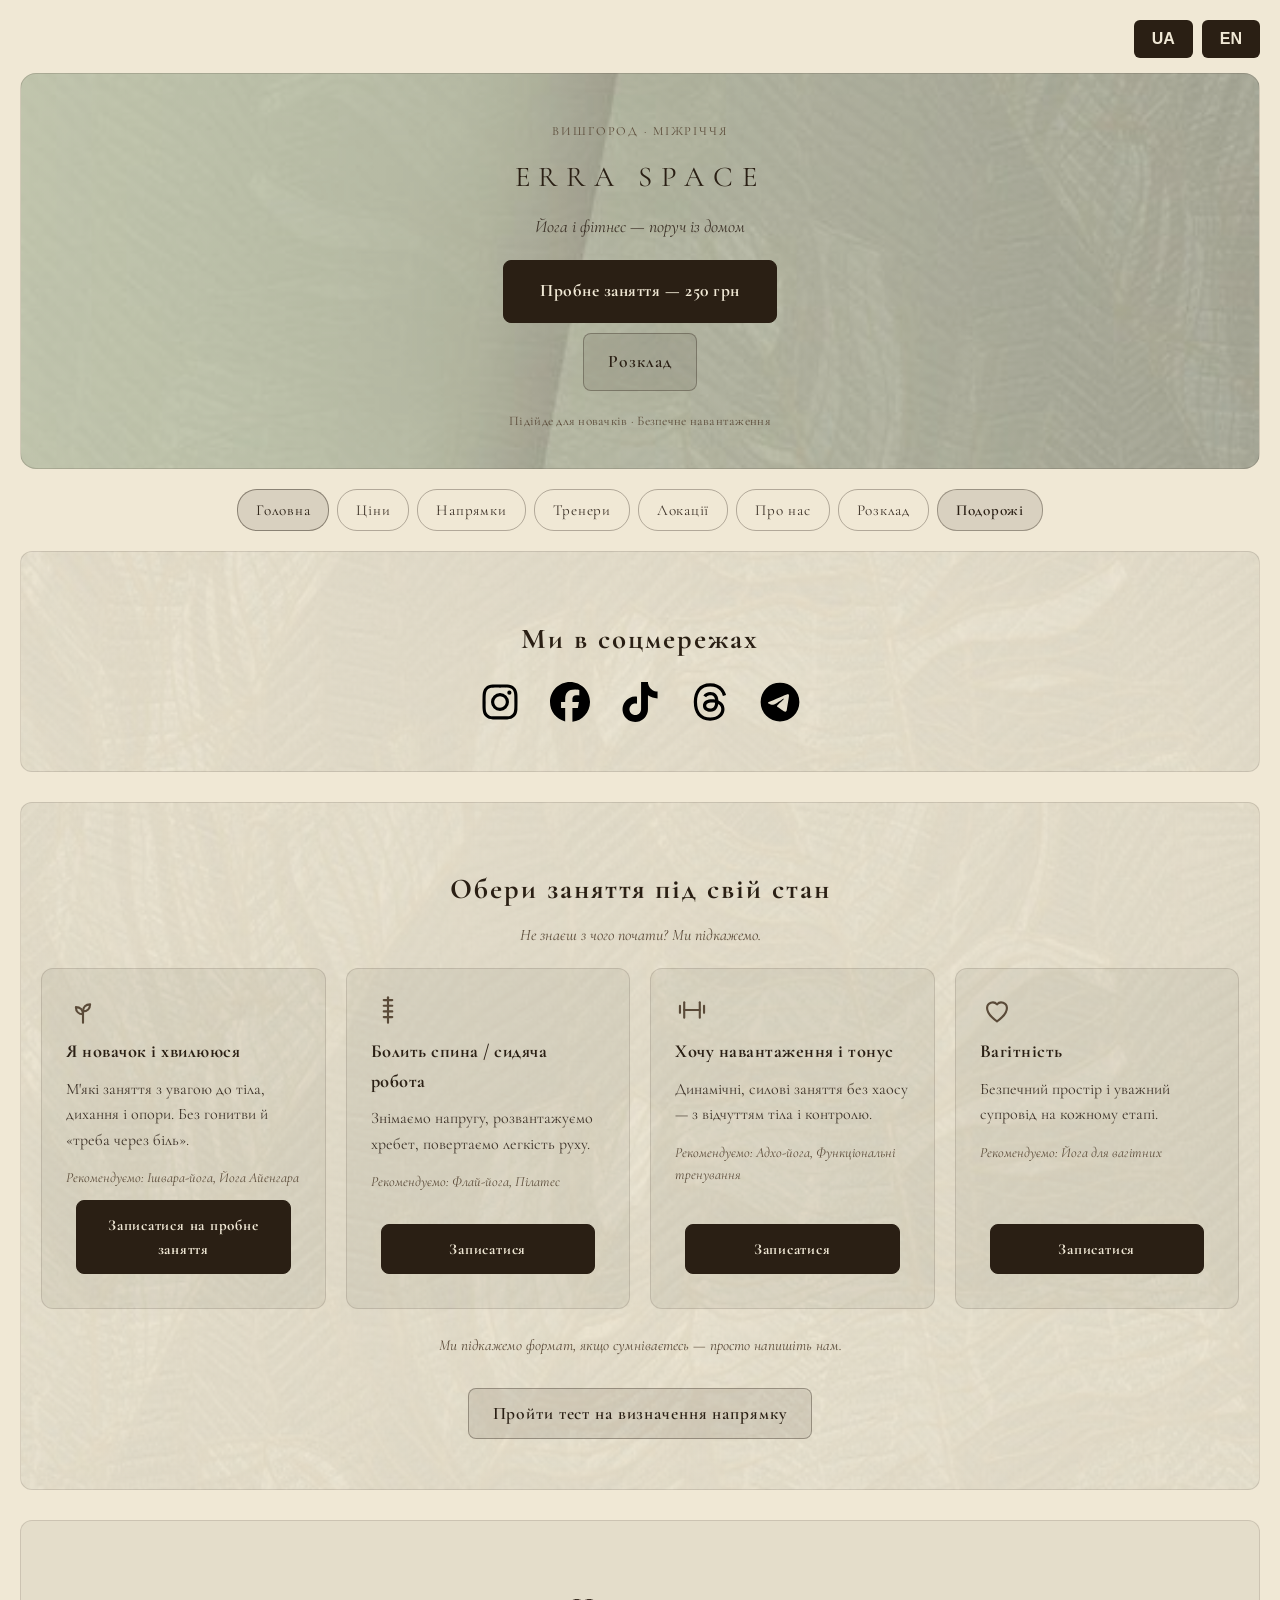
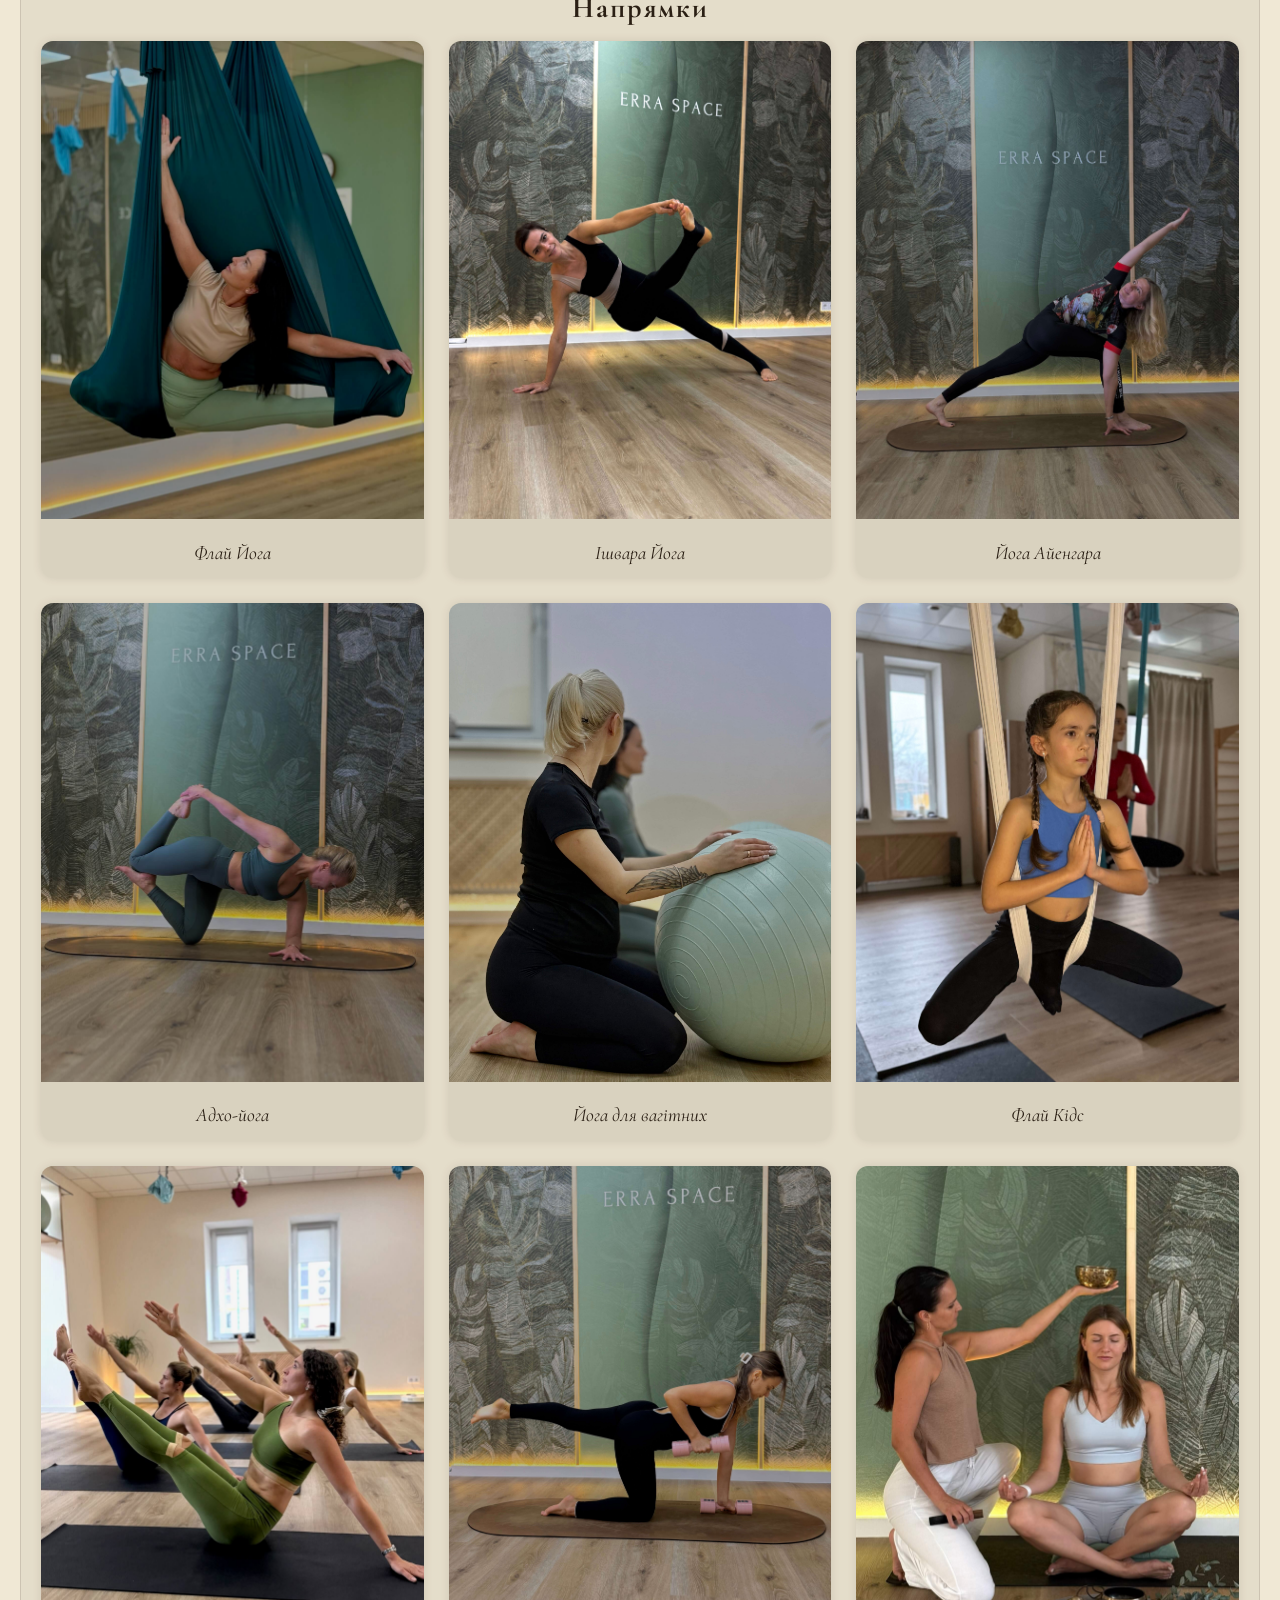
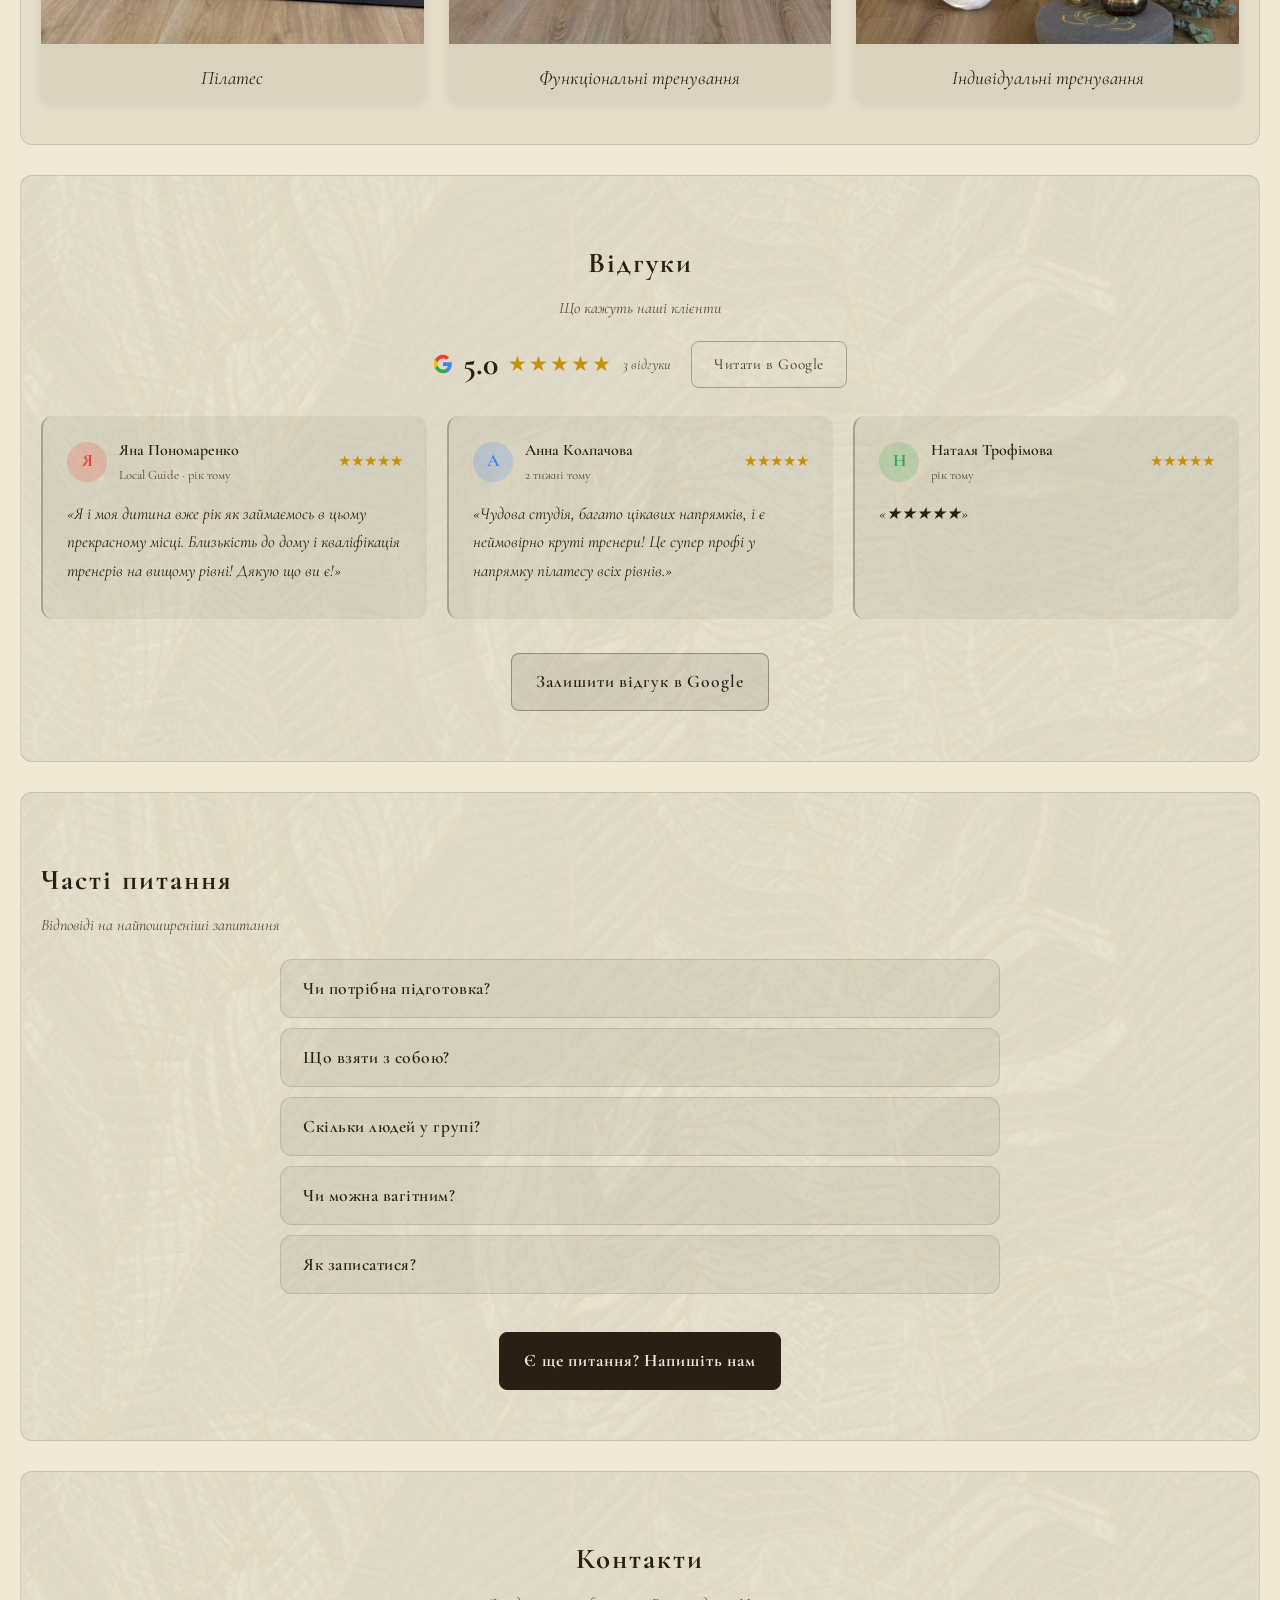
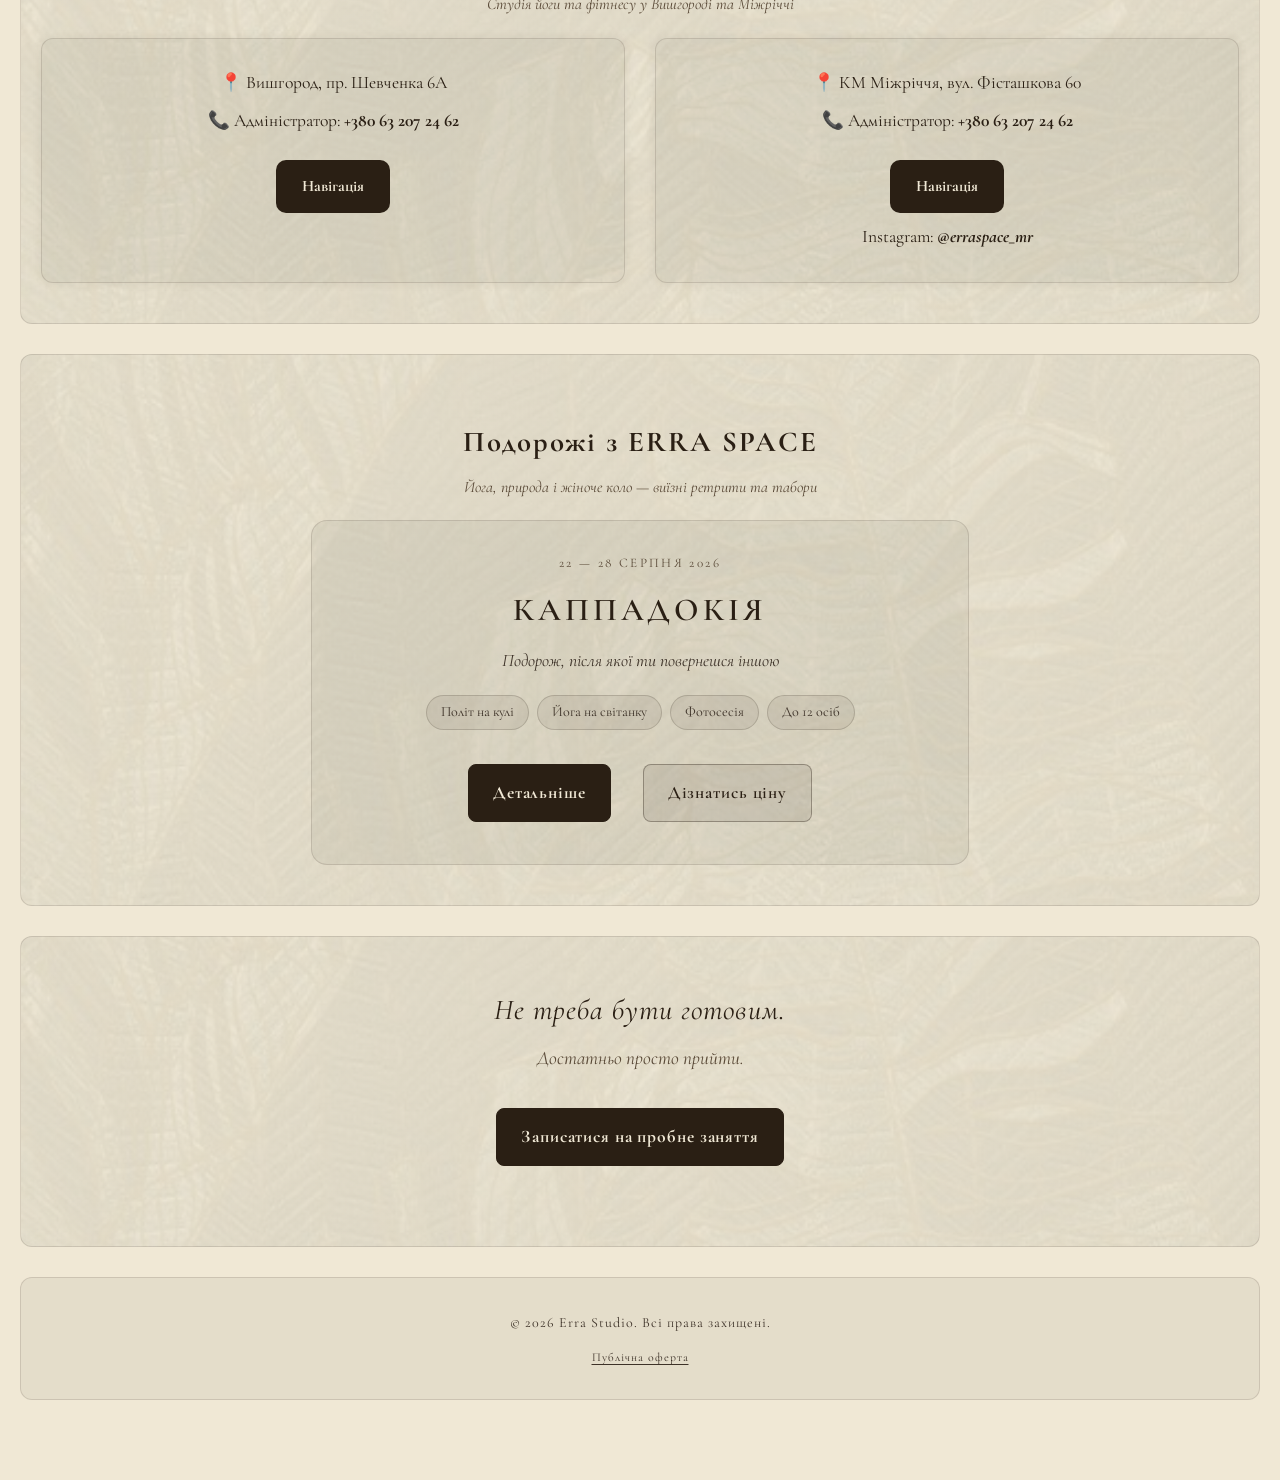
==== commit 2b42cb63: "Add schedule links to hero and navigation sections" ====
--- a/index.html
+++ b/index.html
@@ -44,6 +44,11 @@
        class="cta-button primary hero-main-btn" id="hero-main-btn">
       Пробне заняття — 250 грн
     </a>
+    <a href="https://instasport.ua/uk/club/erraspacevy/schedule/day?utm_source=site&utm_medium=hero&utm_content=schedule"
+   target="_blank" rel="noopener noreferrer"
+   class="cta-button hero-schedule-btn" id="hero-schedule-btn">
+  Розклад
+</a>
     <p class="hero-trust-line" id="hero-trust-line">Підійде для новачків · Безпечне навантаження</p>
   </header>
 
@@ -54,6 +59,9 @@
     <a href="trainers.html" class="page-nav-link" id="nav-trainers">Тренери</a>
     <a href="locations.html" class="page-nav-link" id="nav-locations">Локації</a>
     <a href="about.html" class="page-nav-link" id="nav-about">Про нас</a>
+    <a href="https://instasport.ua/uk/club/erraspacevy/schedule/day?utm_source=site&utm_medium=nav&utm_content=schedule"
+       target="_blank" rel="noopener noreferrer"
+       class="page-nav-link" id="nav-schedule">Розклад</a>
     <a href="travel.html" class="page-nav-link travel" id="nav-travel">Подорожі</a>
   </nav>
 
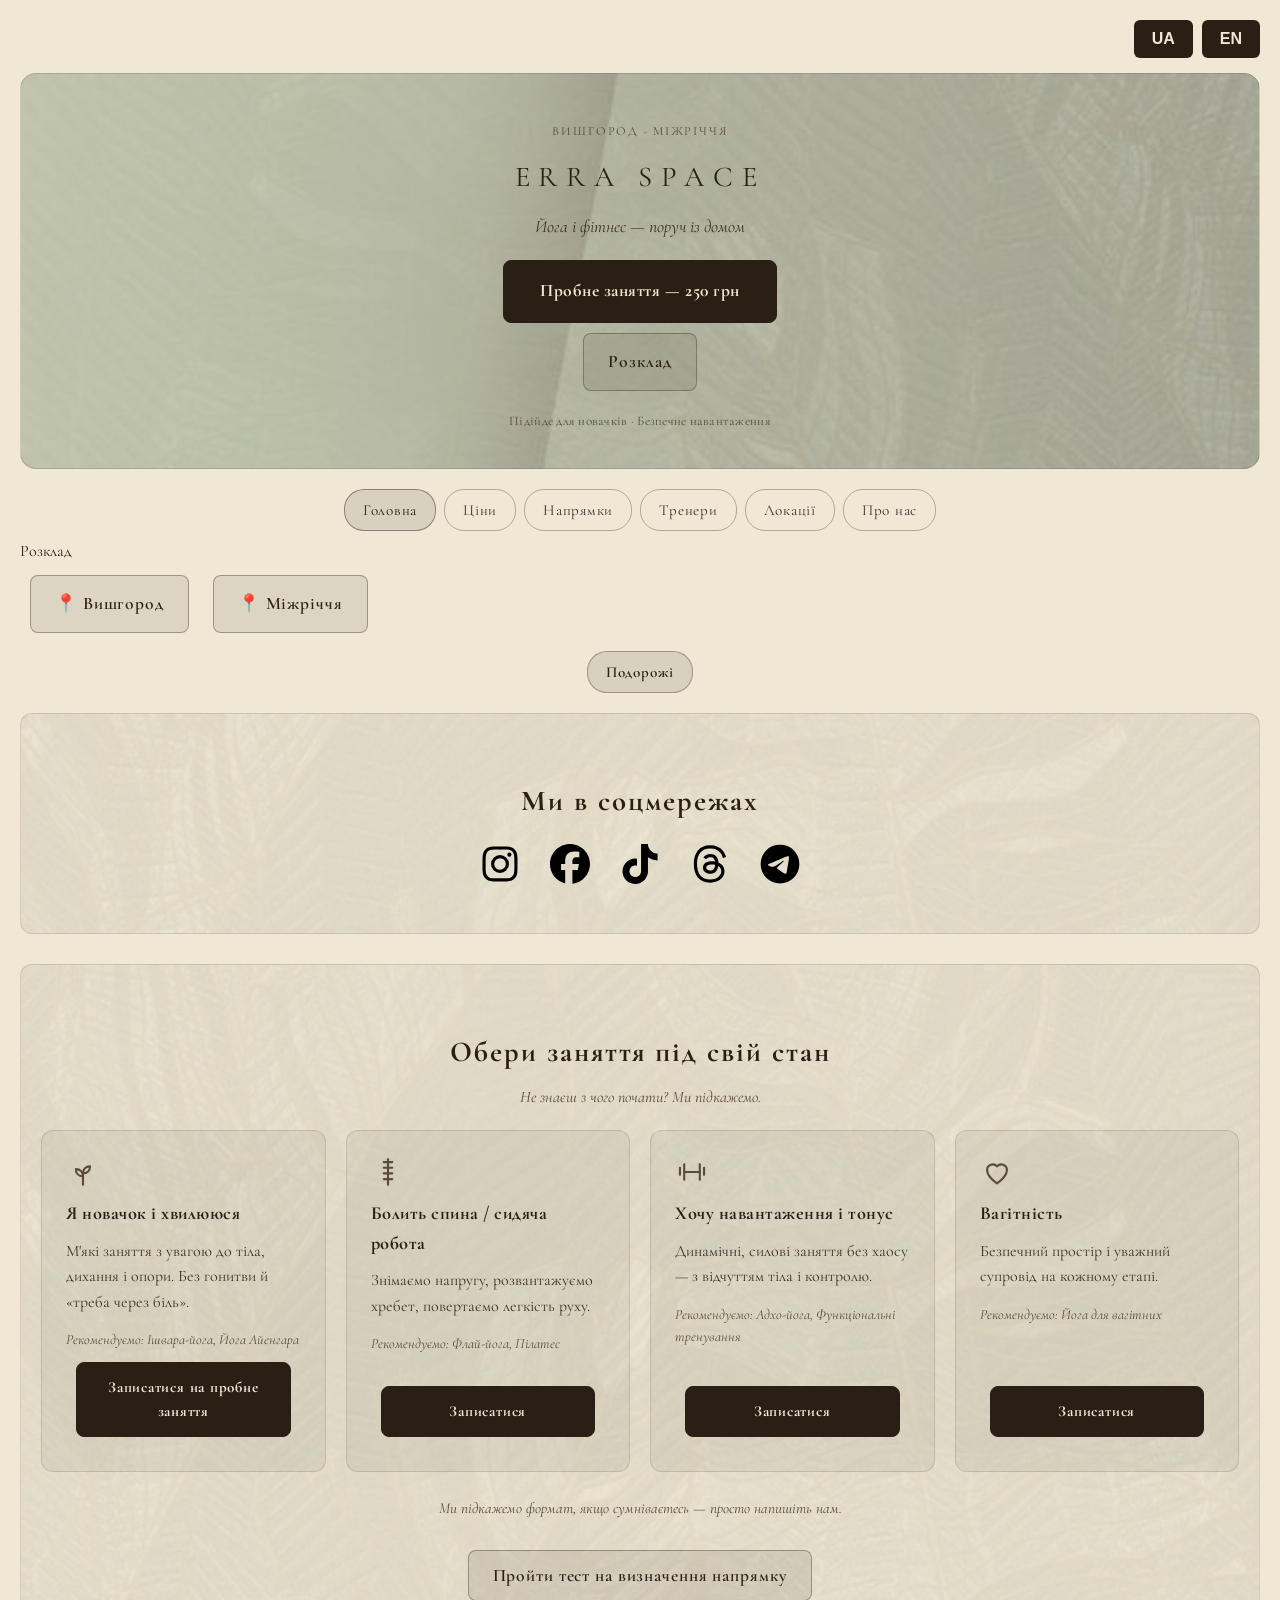
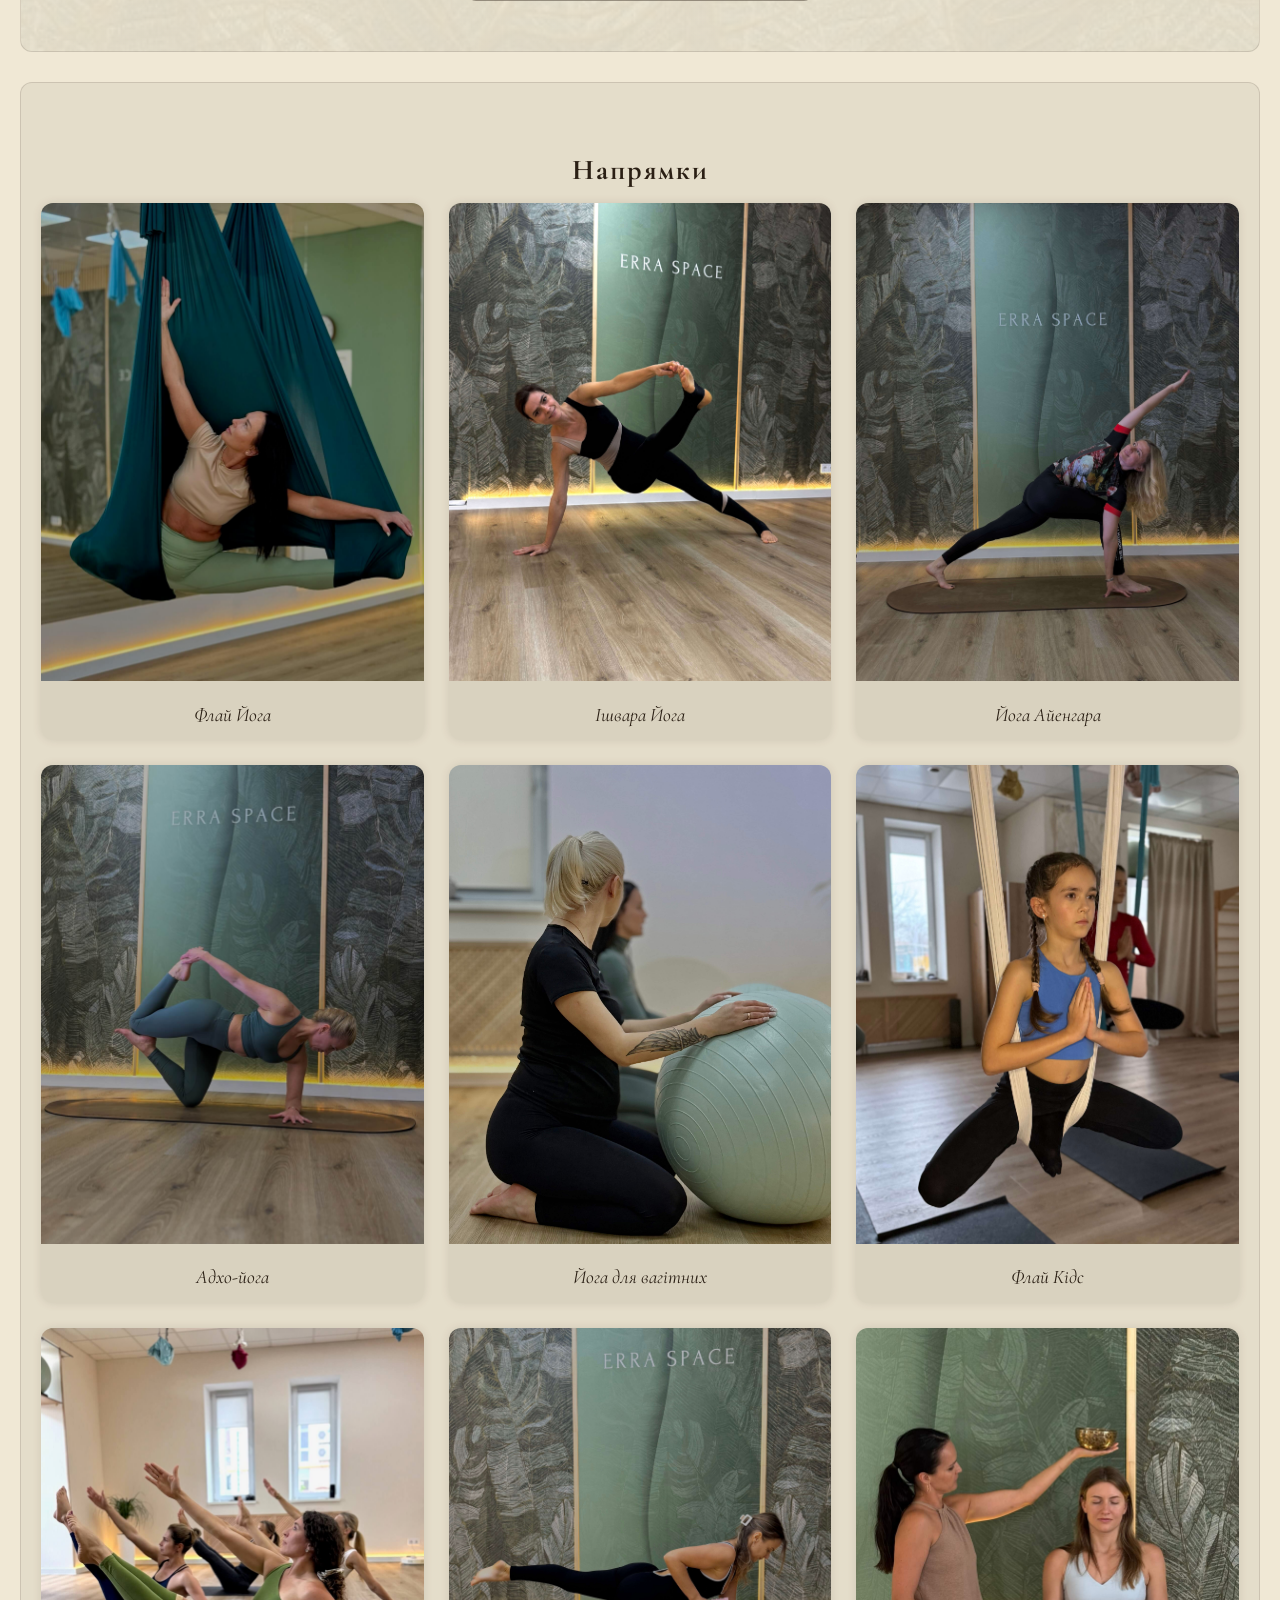
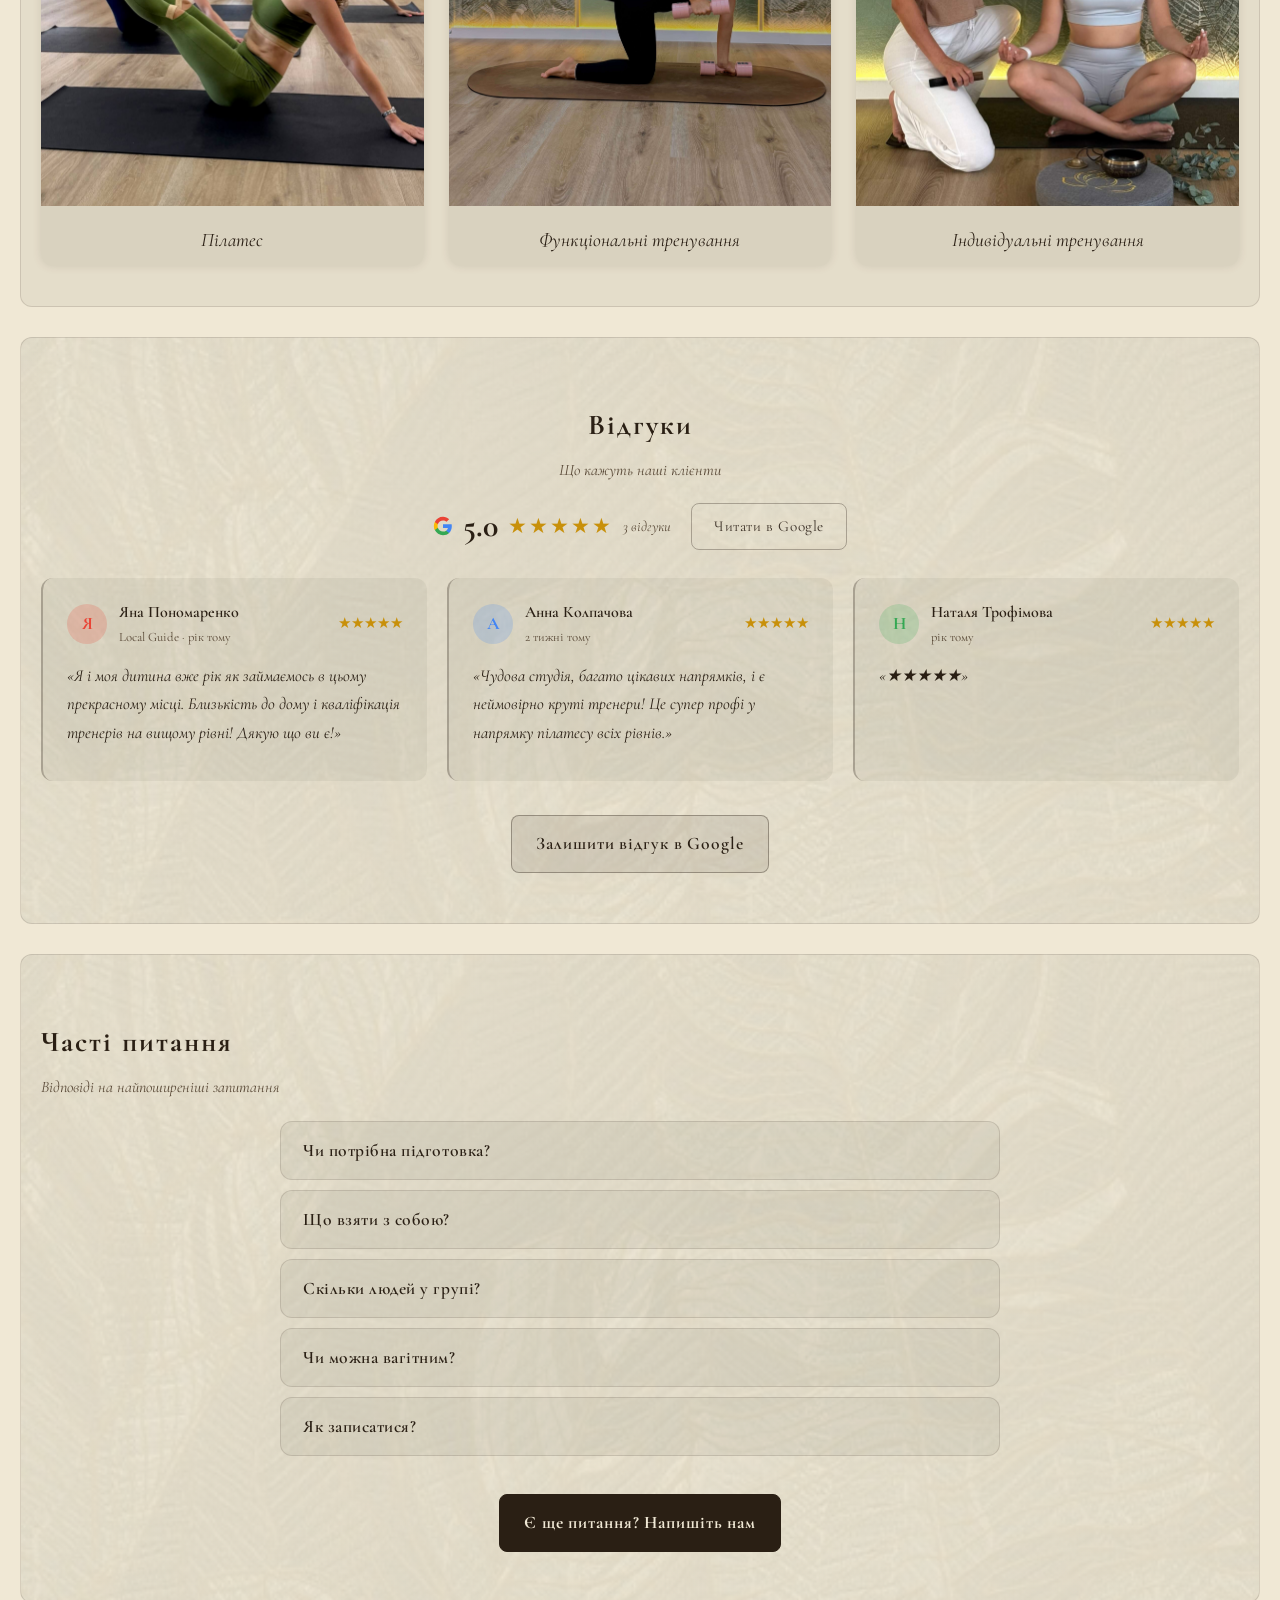
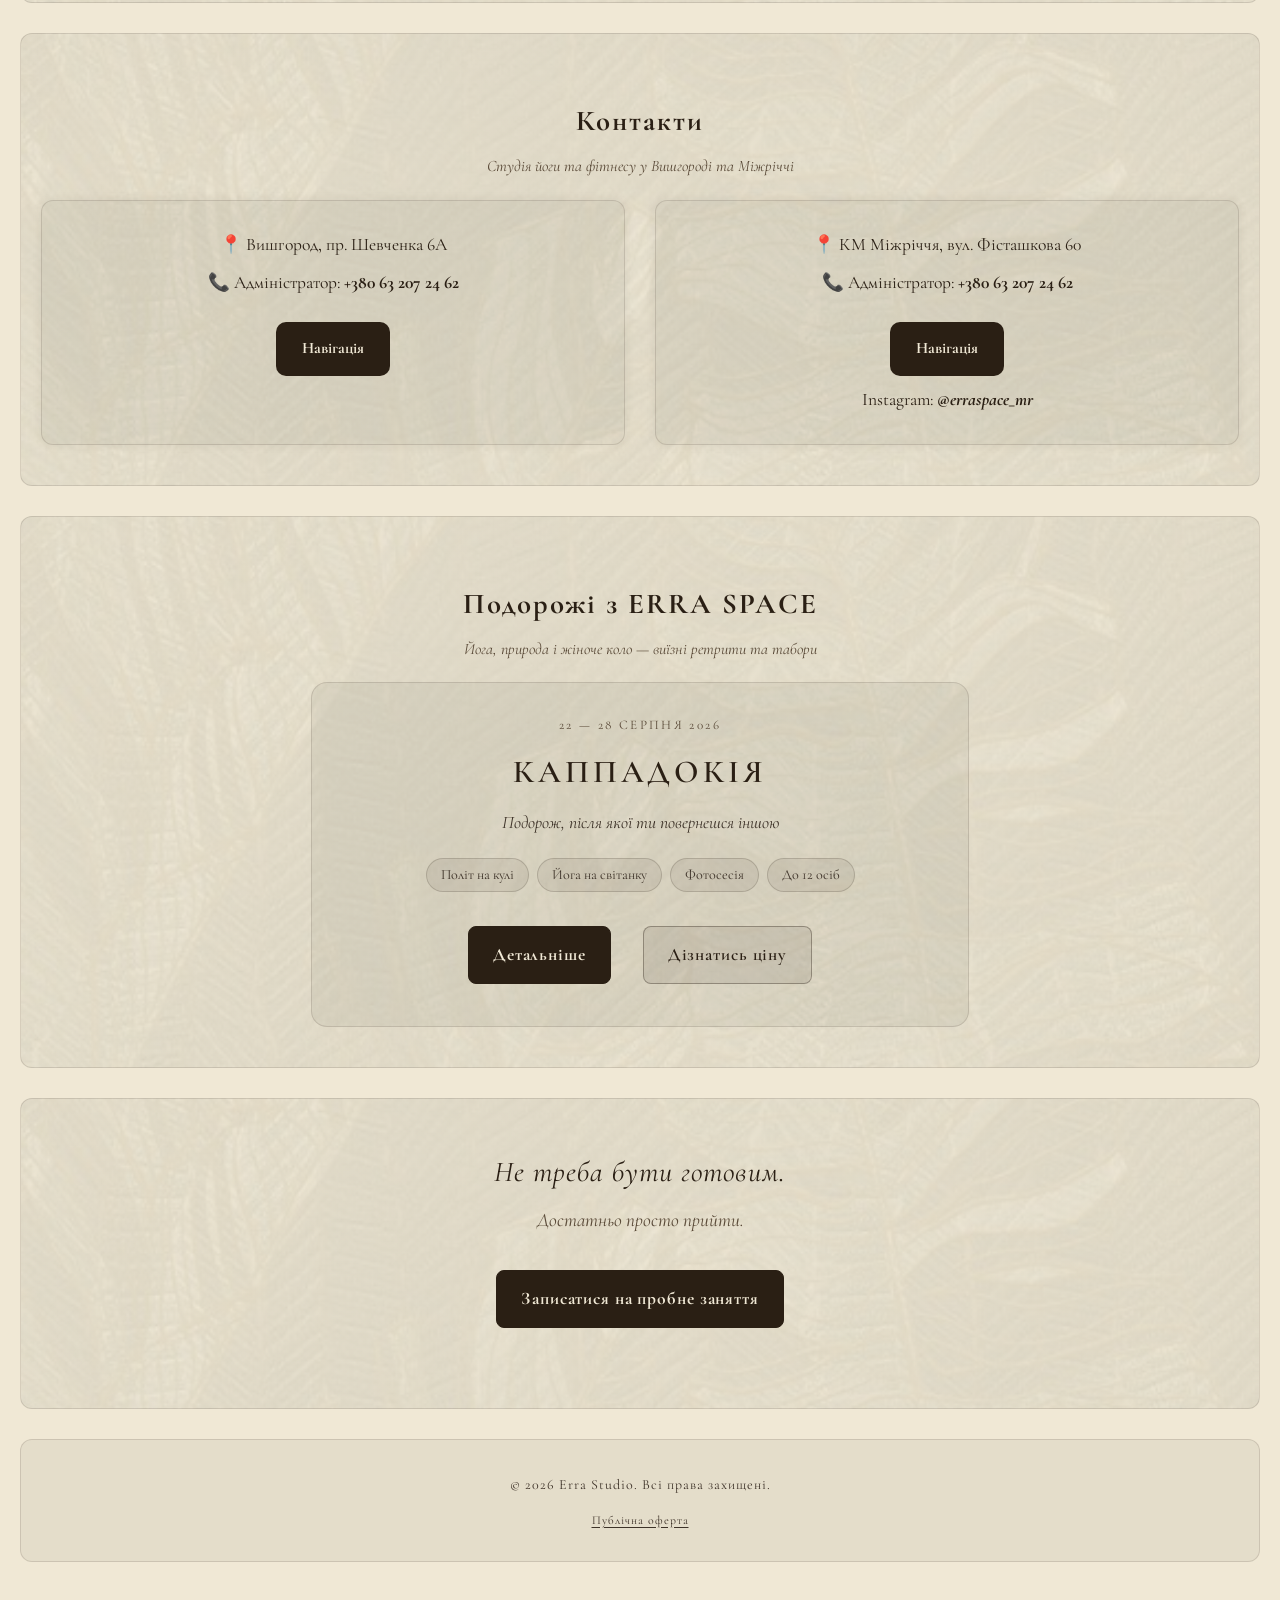
==== commit caff0f01: "Update schedule link to button layout Replaced the schedule link with a button layout for better vis" ====
--- a/index.html
+++ b/index.html
@@ -59,9 +59,13 @@
     <a href="trainers.html" class="page-nav-link" id="nav-trainers">Тренери</a>
     <a href="locations.html" class="page-nav-link" id="nav-locations">Локації</a>
     <a href="about.html" class="page-nav-link" id="nav-about">Про нас</a>
-    <a href="https://instasport.ua/uk/club/erraspacevy/schedule/day?utm_source=site&utm_medium=nav&utm_content=schedule"
-       target="_blank" rel="noopener noreferrer"
-       class="page-nav-link" id="nav-schedule">Розклад</a>
+    <div class="schedule-btns-wrap" style="width:100%;">
+  <span class="schedule-btns-label">Розклад</span>
+  <div class="schedule-btns-row">
+    <a href="https://instasport.ua/club/erraspacevy/schedule/day/576?activity=0&instructor=0&template=0&zone=521&hallPhone=%2B380632072462&utm_source=site&utm_medium=hero&utm_content=schedule-vy" target="_blank" rel="noopener noreferrer" class="cta-button schedule-btn" id="hero-schedule-vy">📍 Вишгород</a>
+    <a href="https://instasport.ua/club/erraspacemr/schedule/day/963?activity=0&instructor=0&template=0&zone=1136&hallPhone=%2B380632072462&utm_source=site&utm_medium=hero&utm_content=schedule-mr" target="_blank" rel="noopener noreferrer" class="cta-button schedule-btn" id="hero-schedule-mr">📍 Міжріччя</a>
+  </div>
+</div>
     <a href="travel.html" class="page-nav-link travel" id="nav-travel">Подорожі</a>
   </nav>
 
--- a/style.css
+++ b/style.css
@@ -591,7 +591,19 @@
   section { padding: 15px 10px; }
   h1 { font-size: 1.4rem; letter-spacing: 0.15em; margin-bottom: 8px; }
   h2 { font-size: 1.3rem; letter-spacing: 1px; }
-  .hero-header { padding: 28px 16px 20px; gap: 0; }
+  .hero-header {
+  padding: 36px 14px 24px;
+  gap: 0;
+  overflow: visible;
+  justify-content: flex-start;
+}
+#title {
+  font-size: 1.5rem;
+  letter-spacing: 0.12em;
+  line-height: 1.3;
+  margin: 4px 0 12px;
+  word-break: break-word;
+}
   .hero-location { margin-bottom: 8px; }
   .hero-sub { font-size: 1rem; margin-bottom: 16px; }
   .hero-main-btn { font-size: 1rem; padding: 14px 24px; width: 100%; box-sizing: border-box; }
@@ -670,3 +682,39 @@
     linear-gradient(rgba(240,232,213,0.88), rgba(240,232,213,0.88)),
     url('studio-leaves2.jpg') center center / cover no-repeat !important;
 }
+/* ── Кнопка "Розклад" у hero на мобільному ── */
+@media (max-width: 480px) {
+  .hero-header .cta-button:not(.primary) {
+    background: rgba(240, 232, 213, 0.92);
+    color: #2a1f14;
+    border: 1.5px solid rgba(240, 232, 213, 0.95);
+    width: 100%;
+    box-sizing: border-box;
+    margin-top: 10px;
+  }
+  .hero-header .cta-button:not(.primary):hover {
+    background: #f0e8d5;
+    border-color: #f0e8d5;
+  }
+}
+
+@media (max-width: 480px) {
+  .hero-header {
+    padding-top: 24px !important;
+    overflow: hidden !important;
+    background:
+      linear-gradient(rgba(240,232,213,0.92), rgba(240,232,213,0.92)),
+      url('studio-leaves.jpg') center 80px / cover no-repeat !important;
+    background-color: #F0E8D5 !important;
+  }
+
+  .hero-header #title {
+    font-size: 1.4rem;
+    line-height: 1.3;
+    margin: 4px 0 12px;
+    letter-spacing: normal;
+    white-space: normal;
+    word-break: break-word;
+  }
+}
+
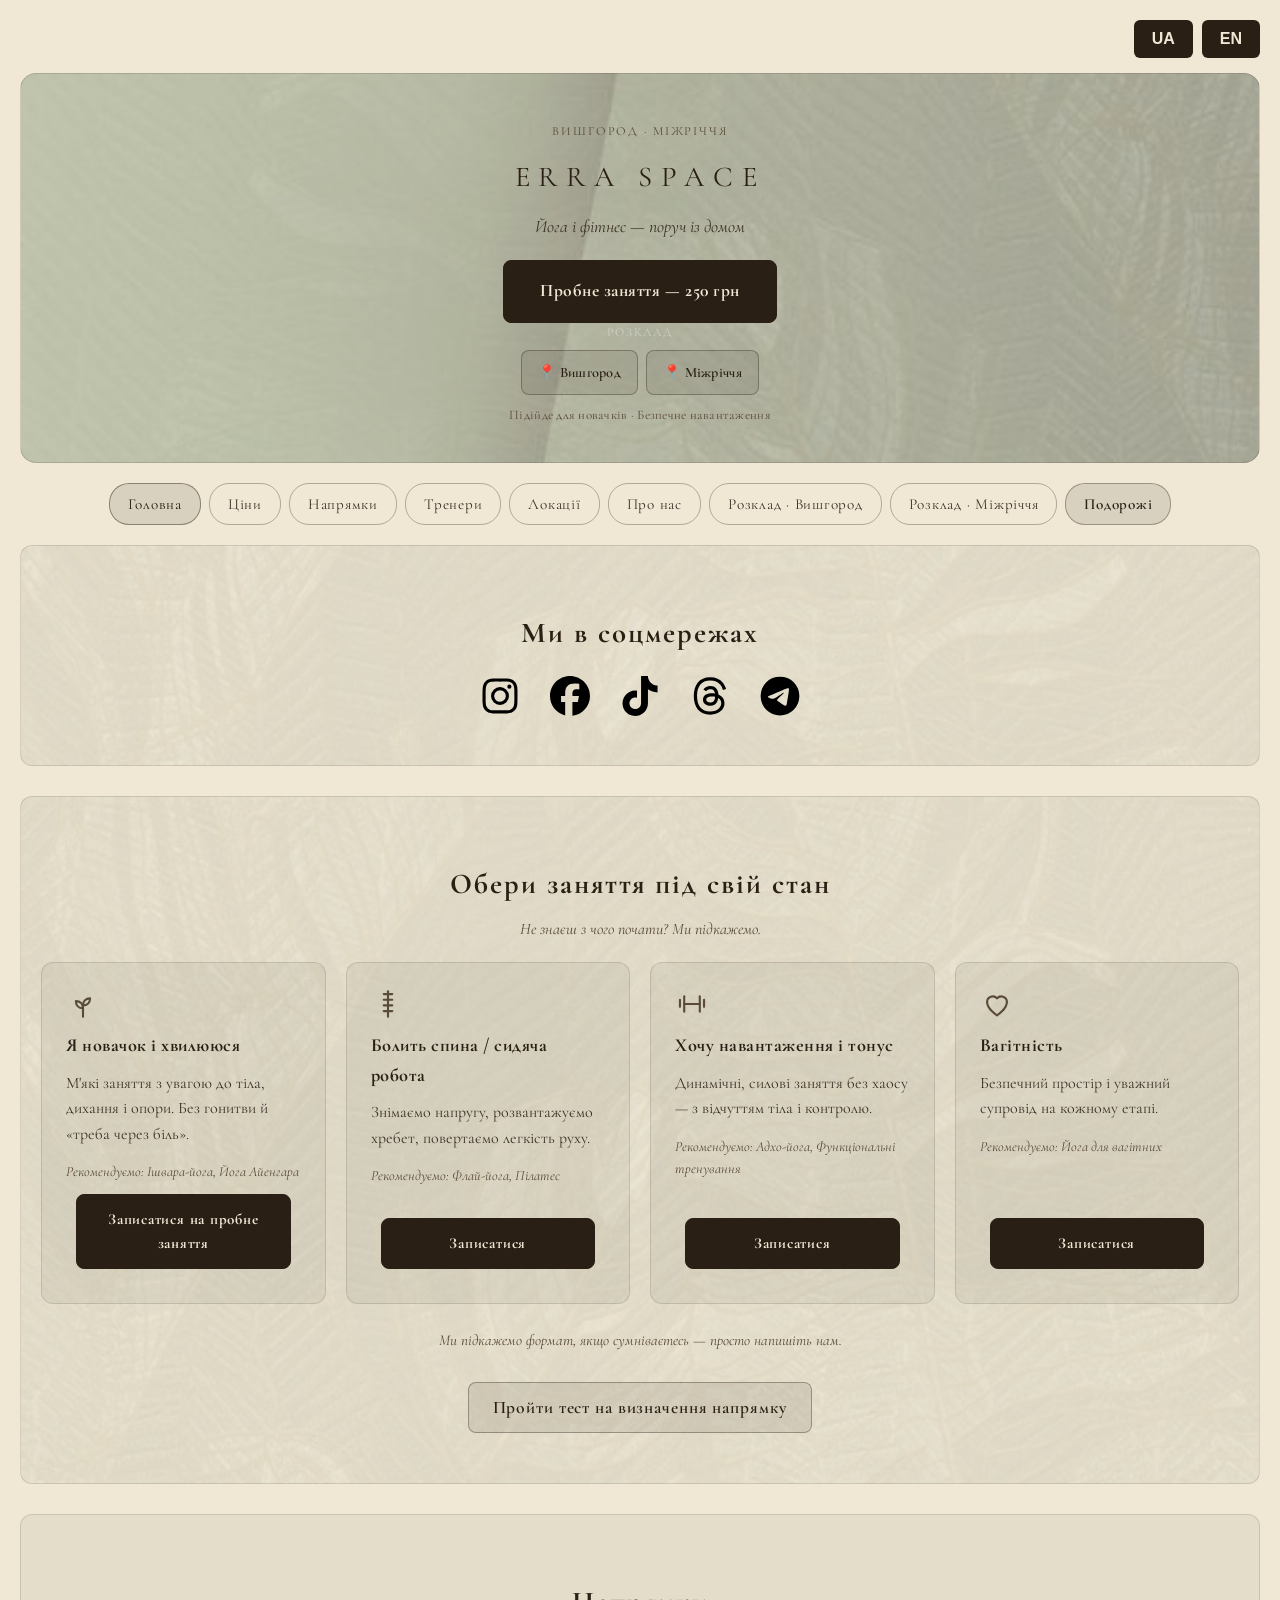
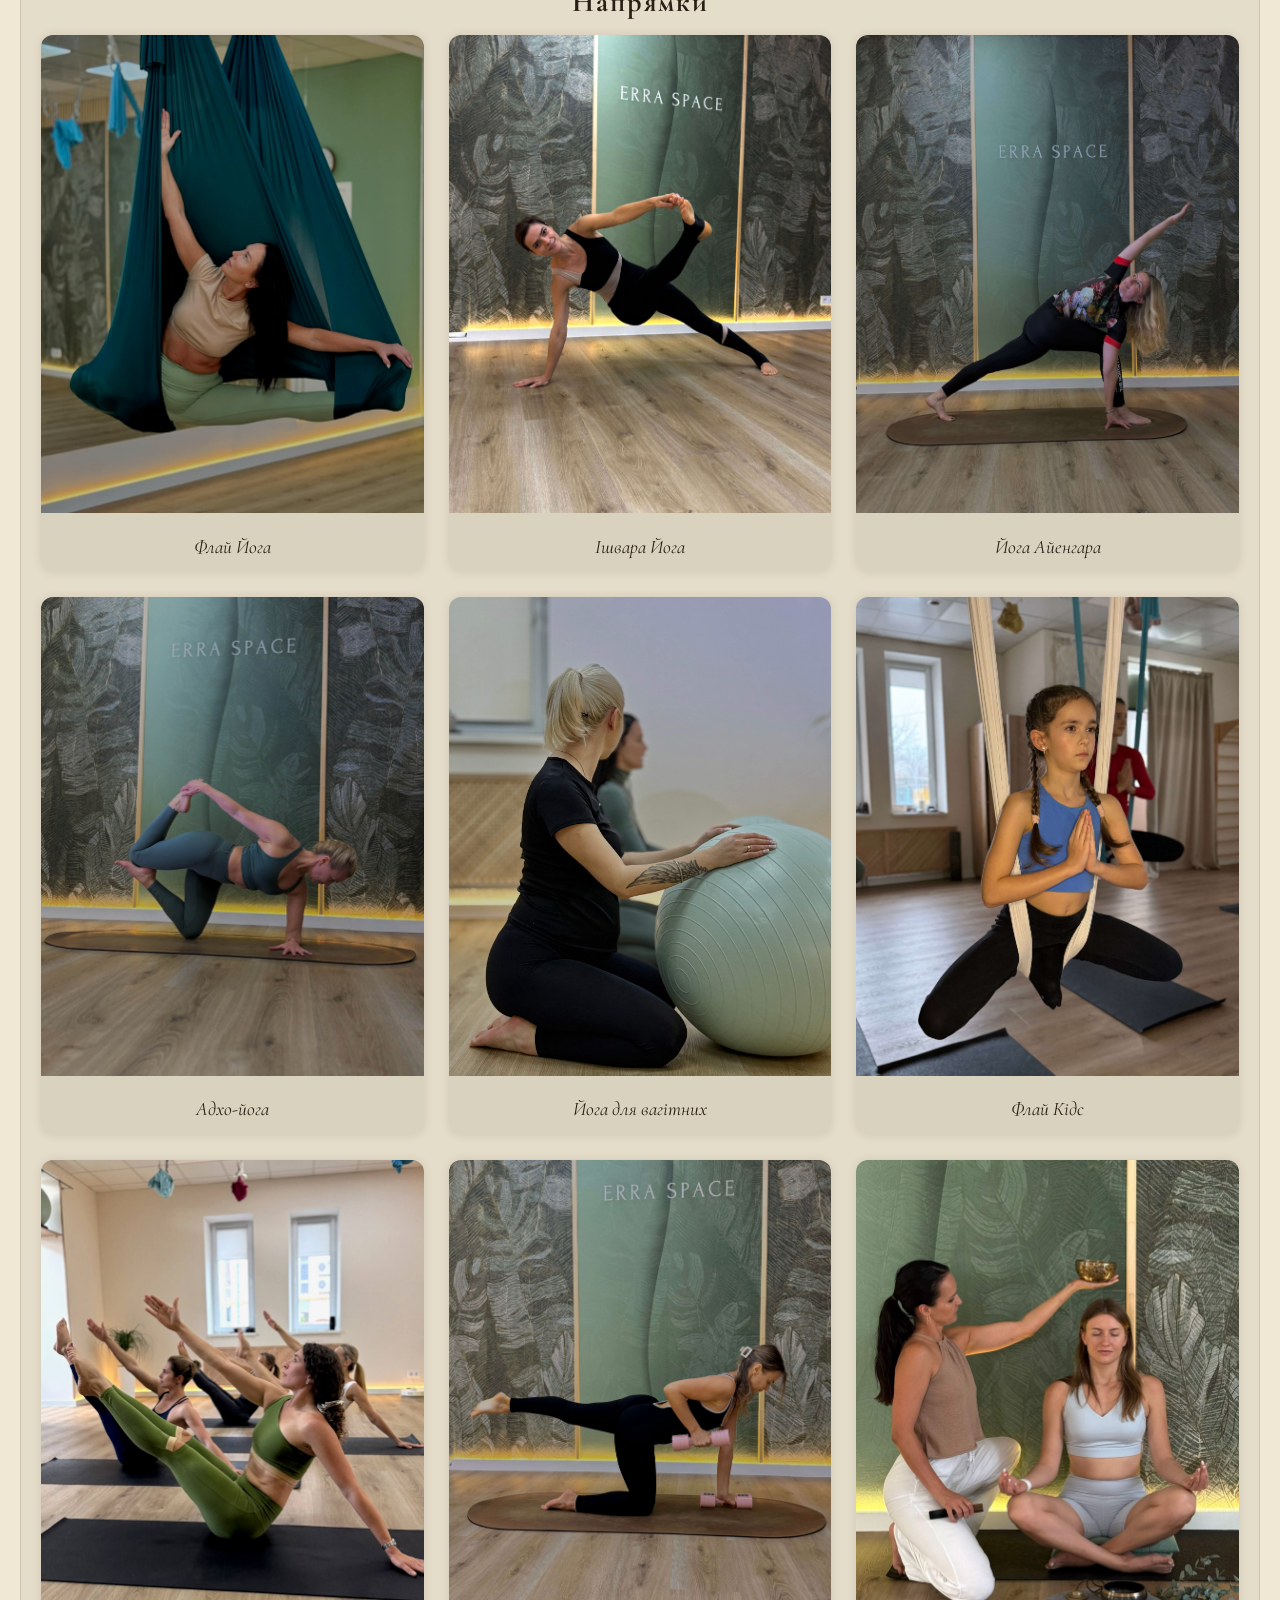
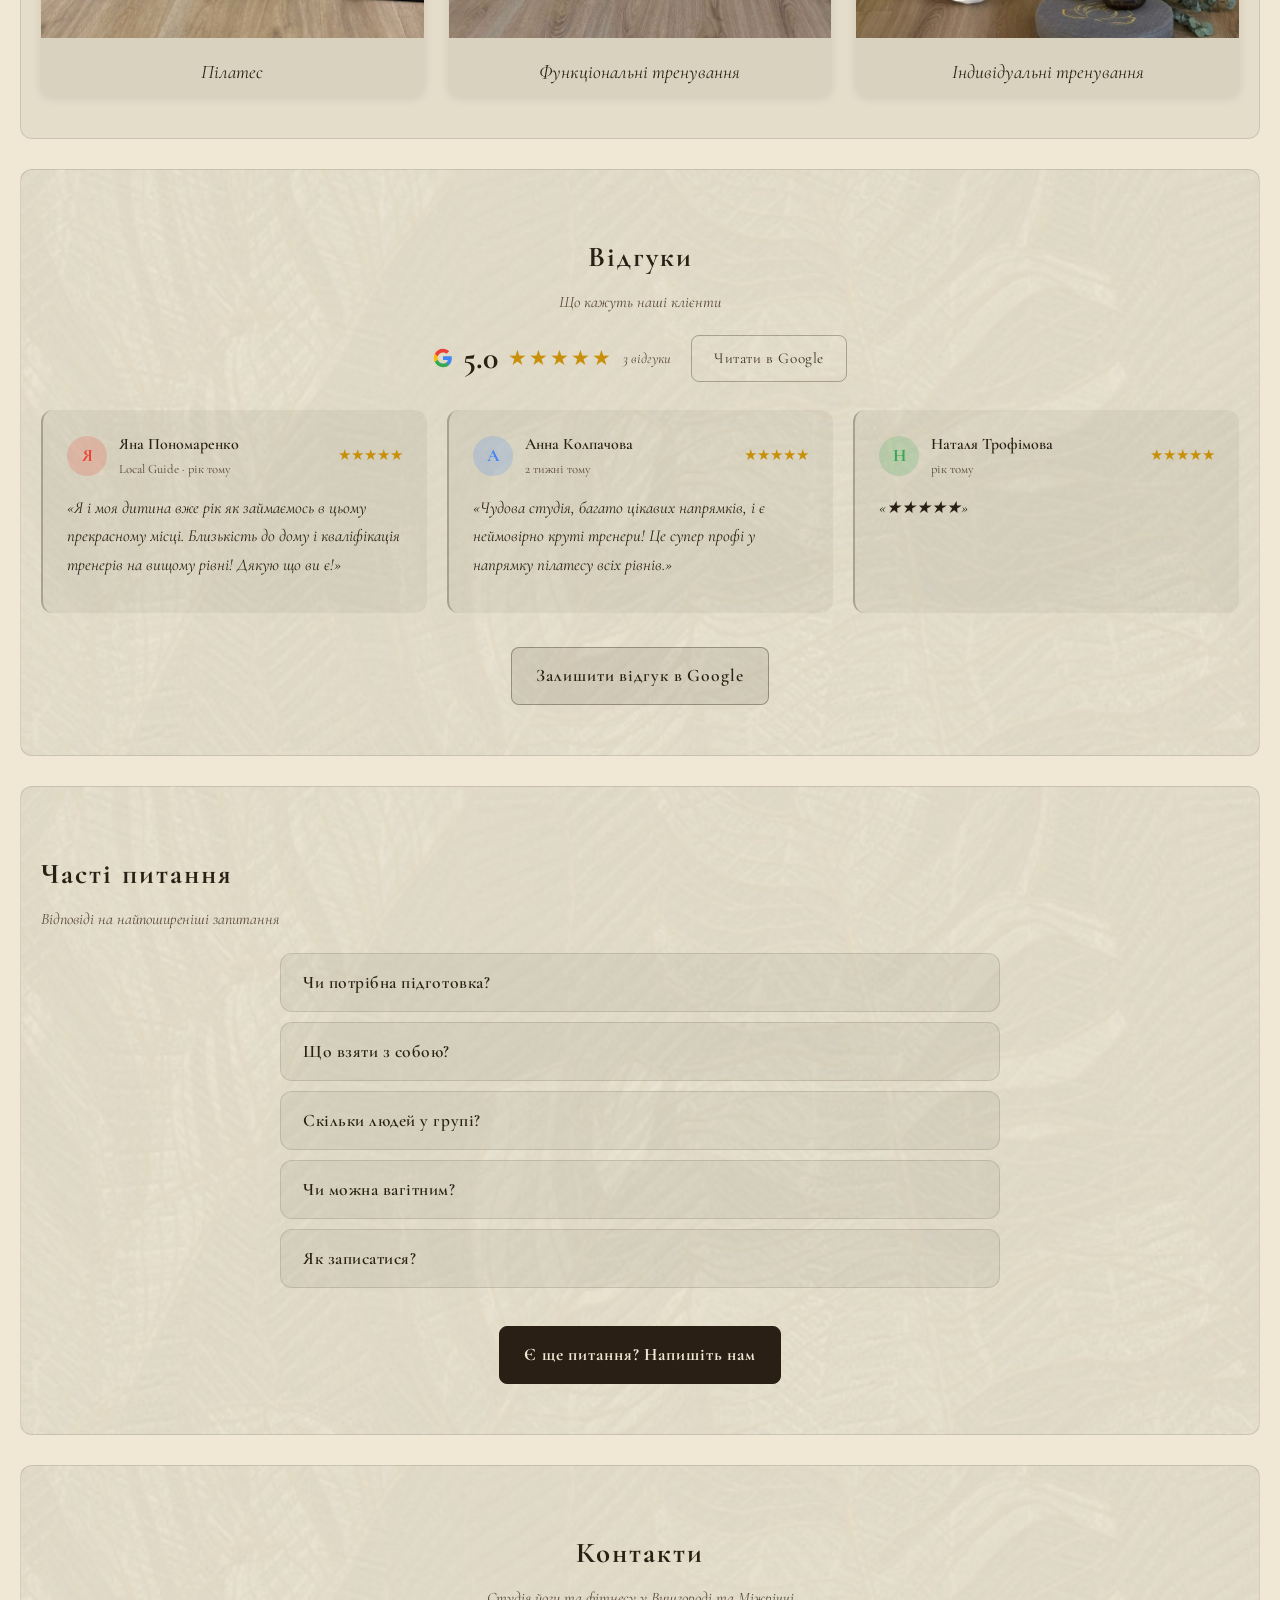
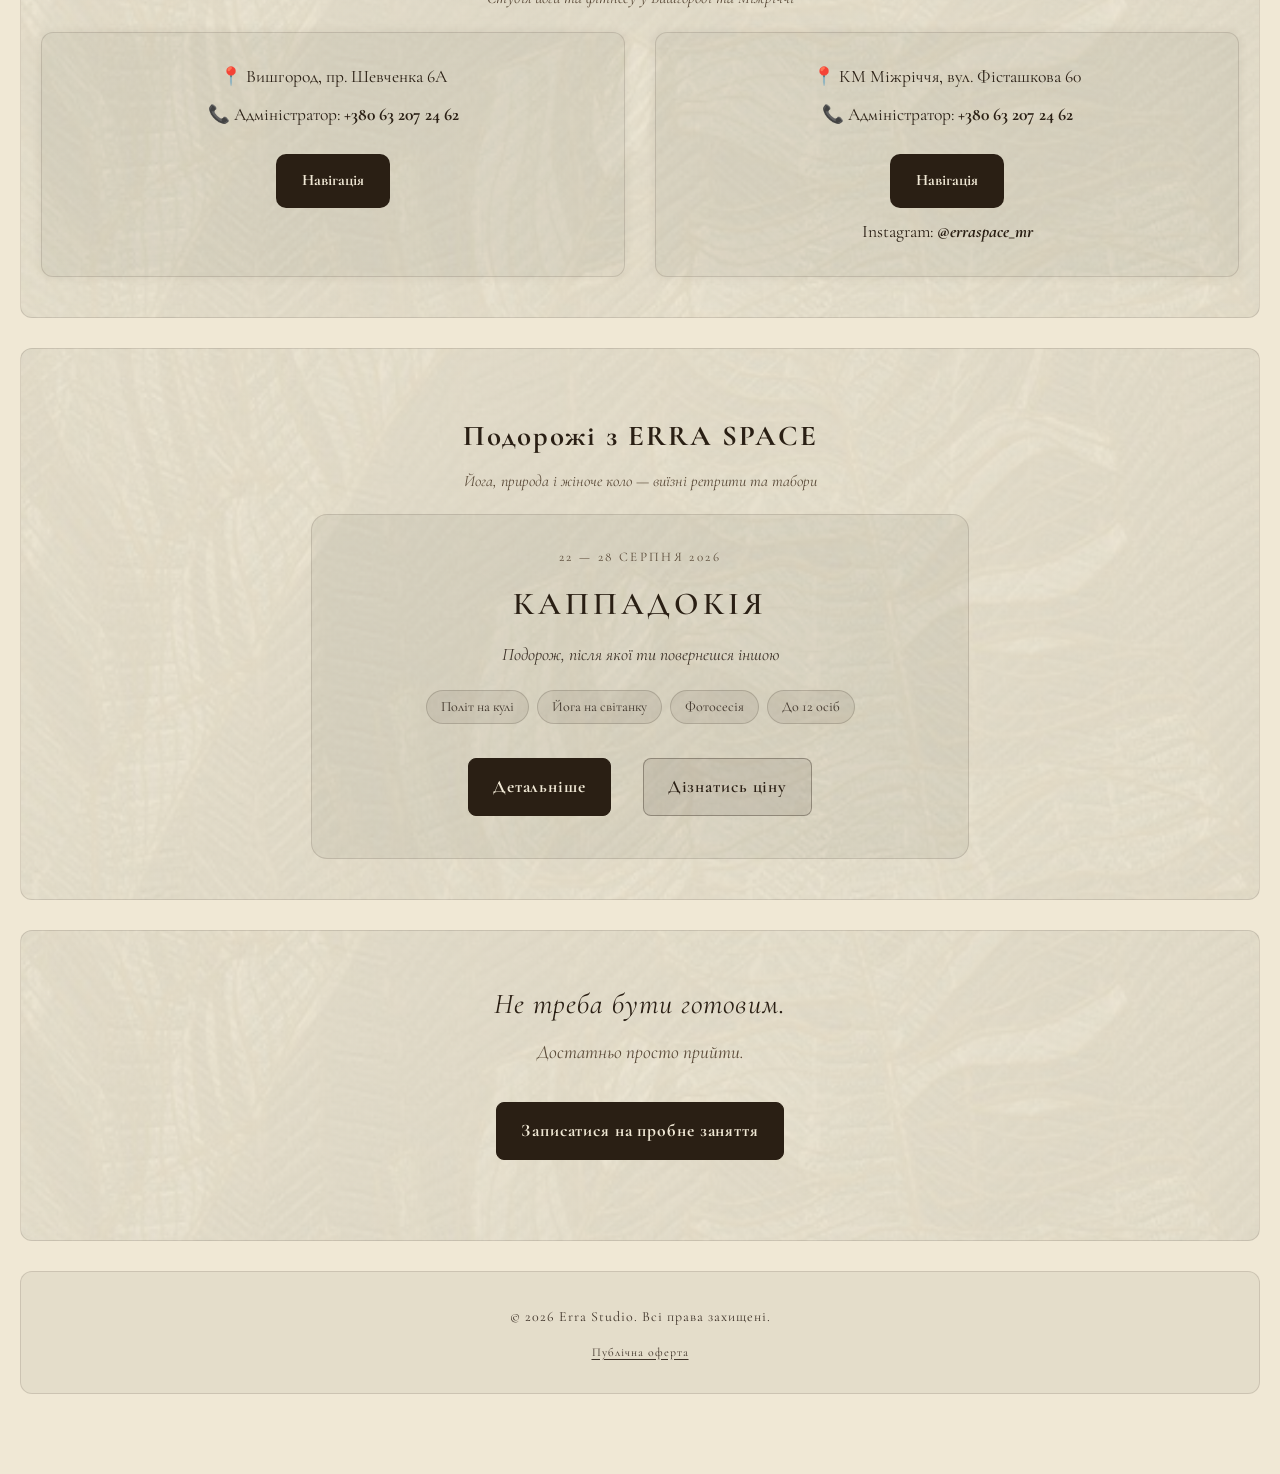
==== commit 4af6c1a6: "Update index.html" ====
--- a/index.html
+++ b/index.html
@@ -5,28 +5,34 @@
   <meta name="viewport" content="width=device-width, initial-scale=1">
   <title>ERRA SPACE — студія фітнесу та йоги у Вишгороді та Міжріччі</title>
   <meta name="description" content="ERRA SPACE — йога і фітнес без болю та тиску. Пробне заняття — 250 грн. Вишгород та Міжріччя.">
-
   <link rel="canonical" href="https://erraspace.com.ua/">
   <link rel="alternate" hreflang="uk" href="https://erraspace.com.ua/">
   <link rel="alternate" hreflang="en" href="https://erraspace.com.ua/?lang=en">
-
   <meta property="og:title" content="ERRA SPACE — студія фітнесу та йоги у Вишгороді">
   <meta property="og:description" content="Йога і фітнес без болю та тиску. Пробне заняття — 250 грн.">
   <meta property="og:image" content="https://erraspace.com.ua/fly-yoga.JPG">
   <meta property="og:url" content="https://erraspace.com.ua">
   <meta property="og:type" content="website">
   <meta property="og:locale" content="uk_UA">
-
   <meta name="twitter:card" content="summary_large_image">
   <meta name="twitter:title" content="ERRA SPACE — студія фітнесу та йоги">
   <meta name="twitter:description" content="Йога і фітнес без болю та тиску. Пробне — 250 грн.">
   <meta name="twitter:image" content="https://erraspace.com.ua/fly-yoga.JPG">
-
   <link rel="stylesheet" href="style.css">
   <script src="script.js" defer></script>
   <link rel="preconnect" href="https://fonts.googleapis.com">
   <link rel="preconnect" href="https://fonts.gstatic.com" crossorigin>
   <link href="https://fonts.googleapis.com/css2?family=Cormorant+Garamond:wght@400;600;700&display=swap" rel="stylesheet">
+  <style>
+  .schedule-btns-wrap{display:flex;flex-direction:column;align-items:center;gap:6px;}
+  .schedule-btns-label{font-size:0.75rem;letter-spacing:0.14em;text-transform:uppercase;color:rgba(255,255,255,0.42);margin-bottom:2px;}
+  .schedule-btns-row{display:flex;gap:8px;flex-wrap:wrap;justify-content:center;}
+  .schedule-btn{font-size:0.9rem!important;padding:10px 16px!important;letter-spacing:0.02em!important;margin:0!important;}
+  @media(max-width:480px){
+    .schedule-btns-row{flex-direction:column;gap:6px;width:100%;}
+    .schedule-btn{width:100%;text-align:center;box-sizing:border-box;}
+  }
+  </style>
 </head>
 <body>
 
@@ -44,11 +50,13 @@
        class="cta-button primary hero-main-btn" id="hero-main-btn">
       Пробне заняття — 250 грн
     </a>
-    <a href="https://instasport.ua/uk/club/erraspacevy/schedule/day?utm_source=site&utm_medium=hero&utm_content=schedule"
-   target="_blank" rel="noopener noreferrer"
-   class="cta-button hero-schedule-btn" id="hero-schedule-btn">
-  Розклад
-</a>
+    <div class="schedule-btns-wrap" style="width:100%;">
+      <span class="schedule-btns-label">Розклад</span>
+      <div class="schedule-btns-row">
+        <a href="https://instasport.ua/club/erraspacevy/schedule/day/576?activity=0&instructor=0&template=0&zone=521&hallPhone=%2B380632072462&utm_source=site&utm_medium=hero&utm_content=schedule-vy" target="_blank" rel="noopener noreferrer" class="cta-button schedule-btn" id="hero-schedule-vy">📍 Вишгород</a>
+        <a href="https://instasport.ua/club/erraspacemr/schedule/day/963?activity=0&instructor=0&template=0&zone=1136&hallPhone=%2B380632072462&utm_source=site&utm_medium=hero&utm_content=schedule-mr" target="_blank" rel="noopener noreferrer" class="cta-button schedule-btn" id="hero-schedule-mr">📍 Міжріччя</a>
+      </div>
+    </div>
     <p class="hero-trust-line" id="hero-trust-line">Підійде для новачків · Безпечне навантаження</p>
   </header>
 
@@ -59,13 +67,8 @@
     <a href="trainers.html" class="page-nav-link" id="nav-trainers">Тренери</a>
     <a href="locations.html" class="page-nav-link" id="nav-locations">Локації</a>
     <a href="about.html" class="page-nav-link" id="nav-about">Про нас</a>
-    <div class="schedule-btns-wrap" style="width:100%;">
-  <span class="schedule-btns-label">Розклад</span>
-  <div class="schedule-btns-row">
-    <a href="https://instasport.ua/club/erraspacevy/schedule/day/576?activity=0&instructor=0&template=0&zone=521&hallPhone=%2B380632072462&utm_source=site&utm_medium=hero&utm_content=schedule-vy" target="_blank" rel="noopener noreferrer" class="cta-button schedule-btn" id="hero-schedule-vy">📍 Вишгород</a>
-    <a href="https://instasport.ua/club/erraspacemr/schedule/day/963?activity=0&instructor=0&template=0&zone=1136&hallPhone=%2B380632072462&utm_source=site&utm_medium=hero&utm_content=schedule-mr" target="_blank" rel="noopener noreferrer" class="cta-button schedule-btn" id="hero-schedule-mr">📍 Міжріччя</a>
-  </div>
-</div>
+    <a href="https://instasport.ua/club/erraspacevy/schedule/day/576?activity=0&instructor=0&template=0&zone=521&hallPhone=%2B380632072462&utm_source=site&utm_medium=nav&utm_content=schedule-vy" target="_blank" rel="noopener noreferrer" class="page-nav-link" id="nav-schedule-vy">Розклад · Вишгород</a>
+    <a href="https://instasport.ua/club/erraspacemr/schedule/day/963?activity=0&instructor=0&template=0&zone=1136&hallPhone=%2B380632072462&utm_source=site&utm_medium=nav&utm_content=schedule-mr" target="_blank" rel="noopener noreferrer" class="page-nav-link" id="nav-schedule-mr">Розклад · Міжріччя</a>
     <a href="travel.html" class="page-nav-link travel" id="nav-travel">Подорожі</a>
   </nav>
 
@@ -75,30 +78,14 @@
     <section class="leaf-bg">
       <h2 id="social-title">Ми в соцмережах</h2>
       <div class="social-icons">
-        <a href="https://www.instagram.com/erraspace.ua?utm_source=site&utm_medium=social&utm_content=instagram"
-           target="_blank" rel="noopener noreferrer" aria-label="ERRASPACE Instagram">
-           <img src="instagram.svg" alt="Instagram ERRA SPACE">
-        </a>
-        <a href="https://www.facebook.com/people/dance_yoga_fitness_/100070016075579/?utm_source=site&utm_medium=social&utm_content=facebook"
-           target="_blank" rel="noopener noreferrer" aria-label="ERRASPACE Facebook">
-           <img src="facebook.svg" alt="Facebook ERRA SPACE">
-        </a>
-        <a href="https://www.tiktok.com/@erraspace.ua?utm_source=site&utm_medium=social&utm_content=tiktok"
-           target="_blank" rel="noopener noreferrer" aria-label="ERRASPACE TikTok">
-           <img src="tiktok.svg" alt="TikTok ERRA SPACE">
-        </a>
-        <a href="https://www.threads.net/@erraspace.ua?utm_source=site&utm_medium=social&utm_content=threads"
-           target="_blank" rel="noopener noreferrer" aria-label="ERRASPACE Threads">
-           <img src="threads.svg" alt="Threads ERRA SPACE">
-        </a>
-        <a href="https://t.me/ERRA_SPASE?utm_source=site&utm_medium=social&utm_content=telegram"
-           target="_blank" rel="noopener noreferrer" aria-label="ERRASPACE Telegram">
-           <img src="telegram.svg" alt="Telegram ERRA SPACE">
-        </a>
-      </div>
-    </section>
-
-    
+        <a href="https://www.instagram.com/erraspace.ua?utm_source=site&utm_medium=social&utm_content=instagram" target="_blank" rel="noopener noreferrer" aria-label="ERRASPACE Instagram"><img src="instagram.svg" alt="Instagram ERRA SPACE"></a>
+        <a href="https://www.facebook.com/people/dance_yoga_fitness_/100070016075579/?utm_source=site&utm_medium=social&utm_content=facebook" target="_blank" rel="noopener noreferrer" aria-label="ERRASPACE Facebook"><img src="facebook.svg" alt="Facebook ERRA SPACE"></a>
+        <a href="https://www.tiktok.com/@erraspace.ua?utm_source=site&utm_medium=social&utm_content=tiktok" target="_blank" rel="noopener noreferrer" aria-label="ERRASPACE TikTok"><img src="tiktok.svg" alt="TikTok ERRA SPACE"></a>
+        <a href="https://www.threads.net/@erraspace.ua?utm_source=site&utm_medium=social&utm_content=threads" target="_blank" rel="noopener noreferrer" aria-label="ERRASPACE Threads"><img src="threads.svg" alt="Threads ERRA SPACE"></a>
+        <a href="https://t.me/ERRA_SPASE?utm_source=site&utm_medium=social&utm_content=telegram" target="_blank" rel="noopener noreferrer" aria-label="ERRASPACE Telegram"><img src="telegram.svg" alt="Telegram ERRA SPACE"></a>
+      </div>
+    </section>
+
     <!-- Для кого -->
     <section id="for-whom" class="leaf-bg">
       <h2 id="for-whom-title">Обери заняття під свій стан</h2>
@@ -109,51 +96,41 @@
           <div class="for-whom-card-title" id="fw-1-title">Я новачок і хвилююся</div>
           <div class="for-whom-card-text" id="fw-1-text">М'які заняття з увагою до тіла, дихання і опори. Без гонитви й «треба через біль».</div>
           <div class="for-whom-rec" id="fw-1-rec">Рекомендуємо: Ішвара-йога, Йога Айенгара</div>
-          <a href="https://t.me/ERRA_SPASE?text=%F0%9F%91%8B%20%D0%A5%D0%BE%D1%87%D1%83%20%D0%B7%D0%B0%D0%BF%D0%B8%D1%81%D0%B0%D1%82%D0%B8%D1%81%D1%8F%20%F0%9F%99%8F%0A%0A%D0%AF%20%D0%BD%D0%BE%D0%B2%D0%B0%D1%87%D0%BE%D0%BA%20%D1%96%20%D1%85%D0%B2%D0%B8%D0%BB%D1%8E%D1%8E%D1%81%D1%8F%20%E2%80%94%20%D1%86%D1%96%D0%BA%D0%B0%D0%B2%D0%B8%D1%82%D1%8C%20%D0%BC%27%D1%8F%D0%BA%D0%B5%20%D0%BF%D1%80%D0%BE%D0%B1%D0%BD%D0%B5%20%D0%B7%D0%B0%D0%BD%D1%8F%D1%82%D1%82%D1%8F"
-             target="_blank" rel="noopener noreferrer"
-             class="cta-button primary for-whom-btn" id="fw-1-btn">Записатися на пробне заняття</a>
+          <a href="https://t.me/ERRA_SPASE?text=%F0%9F%91%8B%20%D0%A5%D0%BE%D1%87%D1%83%20%D0%B7%D0%B0%D0%BF%D0%B8%D1%81%D0%B0%D1%82%D0%B8%D1%81%D1%8F%20%F0%9F%99%8F%0A%0A%D0%AF%20%D0%BD%D0%BE%D0%B2%D0%B0%D1%87%D0%BE%D0%BA%20%D1%96%20%D1%85%D0%B2%D0%B8%D0%BB%D1%8E%D1%8E%D1%81%D1%8F%20%E2%80%94%20%D1%86%D1%96%D0%BA%D0%B0%D0%B2%D0%B8%D1%82%D1%8C%20%D0%BC%27%D1%8F%D0%BA%D0%B5%20%D0%BF%D1%80%D0%BE%D0%B1%D0%BD%D0%B5%20%D0%B7%D0%B0%D0%BD%D1%8F%D1%82%D1%82%D1%8F" target="_blank" rel="noopener noreferrer" class="cta-button primary for-whom-btn" id="fw-1-btn">Записатися на пробне заняття</a>
         </div>
         <div class="for-whom-card">
           <div class="for-whom-icon"><svg viewBox="0 0 24 24" fill="none" stroke="currentColor" stroke-width="1.5" stroke-linecap="round" stroke-linejoin="round"><path d="M12 3v18"/><path d="M9 5h6"/><path d="M9 9h6"/><path d="M9 13h6"/><path d="M9 17h6"/></svg></div>
           <div class="for-whom-card-title" id="fw-2-title">Болить спина / сидяча робота</div>
           <div class="for-whom-card-text" id="fw-2-text">Знімаємо напругу, розвантажуємо хребет, повертаємо легкість руху.</div>
           <div class="for-whom-rec" id="fw-2-rec">Рекомендуємо: Флай-йога, Пілатес</div>
-          <a href="https://t.me/ERRA_SPASE?text=%F0%9F%91%8B%20%D0%A5%D0%BE%D1%87%D1%83%20%D0%B7%D0%B0%D0%BF%D0%B8%D1%81%D0%B0%D1%82%D0%B8%D1%81%D1%8F%20%F0%9F%92%BB%0A%0A%D0%91%D0%BE%D0%BB%D0%B8%D1%82%D1%8C%20%D1%81%D0%BF%D0%B8%D0%BD%D0%B0%20%2F%20%D1%81%D0%B8%D0%B4%D1%8F%D1%87%D0%B0%20%D1%80%D0%BE%D0%B1%D0%BE%D1%82%D0%B0%20%E2%80%94%20%D1%86%D1%96%D0%BA%D0%B0%D0%B2%D0%BB%D1%8F%D1%82%D1%8C%20%D0%A4%D0%BB%D0%B0%D0%B9-%D0%B9%D0%BE%D0%B3%D0%B0%20%D1%82%D0%B0%20%D0%9F%D1%96%D0%BB%D0%B0%D1%82%D0%B5%D1%81"
-             target="_blank" rel="noopener noreferrer"
-             class="cta-button primary for-whom-btn" id="fw-2-btn">Записатися</a>
+          <a href="https://t.me/ERRA_SPASE?text=%F0%9F%91%8B%20%D0%A5%D0%BE%D1%87%D1%83%20%D0%B7%D0%B0%D0%BF%D0%B8%D1%81%D0%B0%D1%82%D0%B8%D1%81%D1%8F%20%F0%9F%92%BB%0A%0A%D0%91%D0%BE%D0%BB%D0%B8%D1%82%D1%8C%20%D1%81%D0%BF%D0%B8%D0%BD%D0%B0%20%2F%20%D1%81%D0%B8%D0%B4%D1%8F%D1%87%D0%B0%20%D1%80%D0%BE%D0%B1%D0%BE%D1%82%D0%B0%20%E2%80%94%20%D1%86%D1%96%D0%BA%D0%B0%D0%B2%D0%BB%D1%8F%D1%82%D1%8C%20%D0%A4%D0%BB%D0%B0%D0%B9-%D0%B9%D0%BE%D0%B3%D0%B0%20%D1%82%D0%B0%20%D0%9F%D1%96%D0%BB%D0%B0%D1%82%D0%B5%D1%81" target="_blank" rel="noopener noreferrer" class="cta-button primary for-whom-btn" id="fw-2-btn">Записатися</a>
         </div>
         <div class="for-whom-card">
           <div class="for-whom-icon"><svg viewBox="0 0 24 24" fill="none" stroke="currentColor" stroke-width="1.5" stroke-linecap="round" stroke-linejoin="round"><path d="M6.5 6.5v11"/><path d="M3.5 9v5"/><path d="M17.5 6.5v11"/><path d="M20.5 9v5"/><path d="M6.5 12h11"/></svg></div>
           <div class="for-whom-card-title" id="fw-3-title">Хочу навантаження і тонус</div>
           <div class="for-whom-card-text" id="fw-3-text">Динамічні, силові заняття без хаосу — з відчуттям тіла і контролю.</div>
           <div class="for-whom-rec" id="fw-3-rec">Рекомендуємо: Адхо-йога, Функціональні тренування</div>
-          <a href="https://t.me/ERRA_SPASE?text=%F0%9F%91%8B%20%D0%A5%D0%BE%D1%87%D1%83%20%D0%B7%D0%B0%D0%BF%D0%B8%D1%81%D0%B0%D1%82%D0%B8%D1%81%D1%8F%20%F0%9F%94%A5%0A%0A%D0%A5%D0%BE%D1%87%D1%83%20%D0%BD%D0%B0%D0%B2%D0%B0%D0%BD%D1%82%D0%B0%D0%B6%D0%B5%D0%BD%D0%BD%D1%8F%20%D1%96%20%D1%82%D0%BE%D0%BD%D1%83%D1%81%20%E2%80%94%20%D1%86%D1%96%D0%BA%D0%B0%D0%B2%D0%BB%D1%8F%D1%82%D1%8C%20%D0%90%D0%B4%D1%85%D0%BE-%D0%B9%D0%BE%D0%B3%D0%B0%20%D1%82%D0%B0%20%D1%84%D1%83%D0%BD%D0%BA%D1%86%D1%96%D0%BE%D0%BD%D0%B0%D0%BB%D1%8C%D0%BD%D1%96%20%D1%82%D1%80%D0%B5%D0%BD%D1%83%D0%B2%D0%B0%D0%BD%D0%BD%D1%8F"
-             target="_blank" rel="noopener noreferrer"
-             class="cta-button primary for-whom-btn" id="fw-3-btn">Записатися</a>
+          <a href="https://t.me/ERRA_SPASE?text=%F0%9F%91%8B%20%D0%A5%D0%BE%D1%87%D1%83%20%D0%B7%D0%B0%D0%BF%D0%B8%D1%81%D0%B0%D1%82%D0%B8%D1%81%D1%8F%20%F0%9F%94%A5%0A%0A%D0%A5%D0%BE%D1%87%D1%83%20%D0%BD%D0%B0%D0%B2%D0%B0%D0%BD%D1%82%D0%B0%D0%B6%D0%B5%D0%BD%D0%BD%D1%8F%20%D1%96%20%D1%82%D0%BE%D0%BD%D1%83%D1%81%20%E2%80%94%20%D1%86%D1%96%D0%BA%D0%B0%D0%B2%D0%BB%D1%8F%D1%82%D1%8C%20%D0%90%D0%B4%D1%85%D0%BE-%D0%B9%D0%BE%D0%B3%D0%B0%20%D1%82%D0%B0%20%D1%84%D1%83%D0%BD%D0%BA%D1%86%D1%96%D0%BE%D0%BD%D0%B0%D0%BB%D1%8C%D0%BD%D1%96%20%D1%82%D1%80%D0%B5%D0%BD%D1%83%D0%B2%D0%B0%D0%BD%D0%BD%D1%8F" target="_blank" rel="noopener noreferrer" class="cta-button primary for-whom-btn" id="fw-3-btn">Записатися</a>
         </div>
         <div class="for-whom-card">
           <div class="for-whom-icon"><svg viewBox="0 0 24 24" fill="none" stroke="currentColor" stroke-width="1.5" stroke-linecap="round" stroke-linejoin="round"><path d="M12 20s-7-4.5-7-9.5a4 4 0 0 1 7-2.5 4 4 0 0 1 7 2.5c0 5-7 9.5-7 9.5z"/></svg></div>
           <div class="for-whom-card-title" id="fw-4-title">Вагітність</div>
           <div class="for-whom-card-text" id="fw-4-text">Безпечний простір і уважний супровід на кожному етапі.</div>
           <div class="for-whom-rec" id="fw-4-rec">Рекомендуємо: Йога для вагітних</div>
-          <a href="https://t.me/ERRA_SPASE?text=%F0%9F%91%8B%20%D0%A5%D0%BE%D1%87%D1%83%20%D0%B7%D0%B0%D0%BF%D0%B8%D1%81%D0%B0%D1%82%D0%B8%D1%81%D1%8F%20%F0%9F%A4%8D%0A%0A%D0%92%D0%B0%D0%B3%D1%96%D1%82%D0%BD%D1%96%D1%81%D1%82%D1%8C%20%E2%80%94%20%D1%86%D1%96%D0%BA%D0%B0%D0%B2%D0%BB%D1%8F%D1%82%D1%8C%20%D0%B9%D0%BE%D0%B3%D0%B0%20%D0%B4%D0%BB%D1%8F%20%D0%B2%D0%B0%D0%B3%D1%96%D1%82%D0%BD%D0%B8%D1%85"
-             target="_blank" rel="noopener noreferrer"
-             class="cta-button primary for-whom-btn" id="fw-4-btn">Записатися</a>
+          <a href="https://t.me/ERRA_SPASE?text=%F0%9F%91%8B%20%D0%A5%D0%BE%D1%87%D1%83%20%D0%B7%D0%B0%D0%BF%D0%B8%D1%81%D0%B0%D1%82%D0%B8%D1%81%D1%8F%20%F0%9F%A4%8D%0A%0A%D0%92%D0%B0%D0%B3%D1%96%D1%82%D0%BD%D1%96%D1%81%D1%82%D1%8C%20%E2%80%94%20%D1%86%D1%96%D0%BA%D0%B0%D0%B2%D0%BB%D1%8F%D1%82%D1%8C%20%D0%B9%D0%BE%D0%B3%D0%B0%20%D0%B4%D0%BB%D1%8F%20%D0%B2%D0%B0%D0%B3%D1%96%D1%82%D0%BD%D0%B8%D1%85" target="_blank" rel="noopener noreferrer" class="cta-button primary for-whom-btn" id="fw-4-btn">Записатися</a>
         </div>
       </div>
       <p class="for-whom-hint" id="for-whom-hint">Ми підкажемо формат, якщо сумніваєтесь — просто напишіть нам.</p>
       <div style="margin-top:20px;">
-  <button onclick="document.getElementById('quiz-section').style.display='block'; document.getElementById('quiz-section').scrollIntoView({behavior:'smooth'});" class="cta-button" style="font-family:'Cormorant Garamond',serif;">Пройти тест на визначення напрямку</button>
-</div>
-    </section>
-
-    <!-- КВІЗ -->
+        <button onclick="document.getElementById('quiz-section').style.display='block'; document.getElementById('quiz-section').scrollIntoView({behavior:'smooth'});" class="cta-button" style="font-family:'Cormorant Garamond',serif;">Пройти тест на визначення напрямку</button>
+      </div>
+    </section>
+
+    <!-- КВІЗ — незмінний -->
     <section class="leaf-bg" id="quiz-section" style="display:none;">
       <h2 id="quiz-title">Який напрямок твій?</h2>
       <p class="section-subtitle" id="quiz-subtitle">Дай відповідь на 2 питання — ми підкажемо твій напрямок</p>
-
       <div id="quiz-box" style="max-width:560px; margin:24px auto 0; background:rgba(61,50,40,0.06); border:1px solid rgba(61,50,40,0.15); border-radius:16px; padding:32px 28px;">
-
         <div id="quiz-step-1" class="quiz-step">
           <div style="font-size:0.8rem; letter-spacing:0.15em; text-transform:uppercase; color:#5a4a38; margin-bottom:8px;" id="quiz-q1-label">Питання 1 з 2</div>
           <div style="font-size:1.3rem; font-weight:700; color:#2a1f14; margin-bottom:20px;" id="quiz-q1-text">Що для тебе зараз найважливіше?</div>
@@ -164,7 +141,6 @@
             <button class="quiz-option" onclick="quizAnswer(1,'pregnancy')" id="quiz-q1-a4"><svg width="22" height="22" viewBox="0 0 24 24" fill="none" stroke="currentColor" stroke-width="1.5" stroke-linecap="round" stroke-linejoin="round" style="flex-shrink:0;"><path d="M12 20s-7-4.5-7-9.5a4 4 0 0 1 7-2.5 4 4 0 0 1 7 2.5c0 5-7 9.5-7 9.5z"/></svg>Вагітність</button>
           </div>
         </div>
-
         <div id="quiz-step-2" class="quiz-step" style="display:none;">
           <div style="font-size:0.8rem; letter-spacing:0.15em; text-transform:uppercase; color:#5a4a38; margin-bottom:8px;" id="quiz-q2-label">Питання 2</div>
           <div style="font-size:1.3rem; font-weight:700; color:#2a1f14; margin-bottom:20px;" id="quiz-q2-text">Який формат тобі ближчий?</div>
@@ -175,20 +151,15 @@
           </div>
           <button onclick="quizBack()" id="quiz-back-btn" style="margin-top:16px; background:none; border:none; color:#5a4a38; cursor:pointer; font-family:'Cormorant Garamond',serif; font-size:0.95rem; text-decoration:underline;">← Назад</button>
         </div>
-
         <div id="quiz-result" class="quiz-step" style="display:none; text-align:center;">
           <div style="font-size:0.8rem; letter-spacing:0.15em; text-transform:uppercase; color:#5a4a38; margin-bottom:8px;" id="quiz-result-label">Твій напрямок</div>
           <div style="font-size:1.6rem; font-weight:700; color:#2a1f14; margin-bottom:12px;" id="quiz-result-title">—</div>
           <div style="font-size:1rem; color:#3d3228; line-height:1.6; margin-bottom:24px;" id="quiz-result-text">—</div>
           <a id="quiz-result-btn" href="https://t.me/ERRA_SPASE" target="_blank" rel="noopener noreferrer" class="cta-button primary" style="display:inline-block;"><span id="quiz-result-btn-text">Записатися на пробне — 250 грн</span></a>
-          <div style="margin-top:16px;">
-            <button onclick="quizRestart()" id="quiz-restart-btn" style="background:none; border:none; color:#5a4a38; cursor:pointer; font-family:'Cormorant Garamond',serif; font-size:0.95rem; text-decoration:underline;">↻ Пройти ще раз</button>
-          </div>
-        </div>
-
-      </div>
-    </section>
-
+          <div style="margin-top:16px;"><button onclick="quizRestart()" id="quiz-restart-btn" style="background:none; border:none; color:#5a4a38; cursor:pointer; font-family:'Cormorant Garamond',serif; font-size:0.95rem; text-decoration:underline;">↻ Пройти ще раз</button></div>
+        </div>
+      </div>
+    </section>
 
     <!-- Напрямки -->
     <section>
@@ -206,82 +177,35 @@
       </div>
     </section>
 
-    <!-- Модальні вікна -->
-    <div id="fly-yoga" class="modal"><div class="modal-content"><span class="close" onclick="closeModal('fly-yoga')">&times;</span><h2 id="modal-title-fly-yoga">Флай Йога</h2><p id="modal-desc-fly-yoga">Практика у спеціальних гамаках, що дарує відчуття польоту та легкості. Вона допомагає зняти напругу з хребта, розвиває гнучкість і додає енергії. Ідеально підходить для тих, хто хоче поєднати фізичну активність із глибоким розслабленням.</p></div></div>
-    <div id="ishvara-yoga" class="modal"><div class="modal-content"><span class="close" onclick="closeModal('ishvara-yoga')">&times;</span><h2 id="modal-title-ishvara-yoga">Ішвара Йога</h2><p id="modal-desc-ishvara-yoga">Це напрям хатха-йоги, що вирізняється увагою до внутрішніх принципів роботи з тілом. Вони пояснюють, чому певні асани не виходять, де помилка і як її виправити. Практика допомагає зібрати тіло в цілісність, узгодити роботу м'язів і поступово підвищувати якість виконання асан.</p></div></div>
-    <div id="iyengar-yoga" class="modal"><div class="modal-content"><span class="close" onclick="closeModal('iyengar-yoga')">&times;</span><h2 id="modal-title-iyengar-yoga">Йога Айенгара</h2><p id="modal-desc-iyengar-yoga">Методика, що акцентує увагу на точності виконання асан і правильному вирівнюванні тіла. Використання допоміжних матеріалів робить практику доступною для всіх рівнів та сприяє поступовому й безпечному розвитку.</p></div></div>
-    <div id="pilates" class="modal"><div class="modal-content"><span class="close" onclick="closeModal('pilates')">&times;</span><h2 id="modal-title-pilates">Пілатес</h2><p id="modal-desc-pilates">Система вправ для зміцнення м'язів, розвитку гнучкості та формування здорової постави. Пілатес допомагає відчути контроль над тілом, покращує координацію та дарує відчуття легкості у рухах.</p></div></div>
-    <div id="functional-training" class="modal"><div class="modal-content"><span class="close" onclick="closeModal('functional-training')">&times;</span><h2 id="modal-title-functional-training">Функціональні тренування</h2><p id="modal-desc-functional-training">Комплекс вправ, спрямований на розвиток сили, витривалості та мобільності. Такі заняття допомагають підготувати тіло до щоденних навантажень, покращують фізичну форму та додають енергії.</p></div></div>
-    <div id="fly-kids" class="modal"><div class="modal-content"><span class="close" onclick="closeModal('fly-kids')">&times;</span><h2 id="modal-title-fly-kids">Флай Кідс</h2><p id="modal-desc-fly-kids">Веселі та безпечні заняття у гамаках для дітей. Вони розвивають гнучкість, координацію та впевненість у собі, даруючи малюкам радість руху й нові емоції.</p></div></div>
-    <div id="pregnancy-yoga" class="modal"><div class="modal-content"><span class="close" onclick="closeModal('pregnancy-yoga')">&times;</span><h2 id="modal-title-pregnancy-yoga">Йога для вагітних</h2><p id="modal-desc-pregnancy-yoga">М'які практики, що підтримують фізичний стан і емоційний баланс майбутніх мам. Вправи адаптовані для різних етапів вагітності та допомагають підготувати тіло до пологів.</p></div></div>
-    <div id="adho-yoga" class="modal"><div class="modal-content"><span class="close" onclick="closeModal('adho-yoga')">&times;</span><h2 id="modal-title-adho-yoga">Адхо-йога</h2><p id="modal-desc-adho-yoga">Практика, яка поєднує гнучкість і силову роботу, статику й динаміку, витривалість і баланс, а також дихальні та медитативні техніки. ADHO yoga базується на науковому підході до фізіології практики, щоб кожен процес і результат були зрозумілі й відчутні.</p></div></div>
-    <div id="private-lesson" class="modal"><div class="modal-content"><span class="close" onclick="closeModal('private-lesson')">&times;</span><h2 id="modal-title-private-lesson">Індивідуальне тренування</h2><p id="modal-desc-private-lesson">Персональний формат тренування, який враховує ваші цілі, стан здоров'я та рівень підготовки. Тренер будує програму спеціально під вас — без шаблонів, лише те, що потрібно саме вашому тілу.</p></div></div>
+    <div id="fly-yoga" class="modal"><div class="modal-content"><span class="close" onclick="closeModal('fly-yoga')">&times;</span><h2 id="modal-title-fly-yoga">Флай Йога</h2><p id="modal-desc-fly-yoga">Практика у спеціальних гамаках, що дарує відчуття польоту та легкості. Вона допомагає зняти напругу з хребта, розвиває гнучкість і додає енергії.</p></div></div>
+    <div id="ishvara-yoga" class="modal"><div class="modal-content"><span class="close" onclick="closeModal('ishvara-yoga')">&times;</span><h2 id="modal-title-ishvara-yoga">Ішвара Йога</h2><p id="modal-desc-ishvara-yoga">Це напрям хатха-йоги, що вирізняється увагою до внутрішніх принципів роботи з тілом.</p></div></div>
+    <div id="iyengar-yoga" class="modal"><div class="modal-content"><span class="close" onclick="closeModal('iyengar-yoga')">&times;</span><h2 id="modal-title-iyengar-yoga">Йога Айенгара</h2><p id="modal-desc-iyengar-yoga">Методика, що акцентує увагу на точності виконання асан і правильному вирівнюванні тіла.</p></div></div>
+    <div id="pilates" class="modal"><div class="modal-content"><span class="close" onclick="closeModal('pilates')">&times;</span><h2 id="modal-title-pilates">Пілатес</h2><p id="modal-desc-pilates">Система вправ для зміцнення м'язів, розвитку гнучкості та формування здорової постави.</p></div></div>
+    <div id="functional-training" class="modal"><div class="modal-content"><span class="close" onclick="closeModal('functional-training')">&times;</span><h2 id="modal-title-functional-training">Функціональні тренування</h2><p id="modal-desc-functional-training">Комплекс вправ, спрямований на розвиток сили, витривалості та мобільності.</p></div></div>
+    <div id="fly-kids" class="modal"><div class="modal-content"><span class="close" onclick="closeModal('fly-kids')">&times;</span><h2 id="modal-title-fly-kids">Флай Кідс</h2><p id="modal-desc-fly-kids">Веселі та безпечні заняття у гамаках для дітей.</p></div></div>
+    <div id="pregnancy-yoga" class="modal"><div class="modal-content"><span class="close" onclick="closeModal('pregnancy-yoga')">&times;</span><h2 id="modal-title-pregnancy-yoga">Йога для вагітних</h2><p id="modal-desc-pregnancy-yoga">М'які практики, що підтримують фізичний стан і емоційний баланс майбутніх мам.</p></div></div>
+    <div id="adho-yoga" class="modal"><div class="modal-content"><span class="close" onclick="closeModal('adho-yoga')">&times;</span><h2 id="modal-title-adho-yoga">Адхо-йога</h2><p id="modal-desc-adho-yoga">Практика, яка поєднує гнучкість і силову роботу, статику й динаміку, витривалість і баланс.</p></div></div>
+    <div id="private-lesson" class="modal"><div class="modal-content"><span class="close" onclick="closeModal('private-lesson')">&times;</span><h2 id="modal-title-private-lesson">Індивідуальне тренування</h2><p id="modal-desc-private-lesson">Персональний формат тренування, який враховує ваші цілі, стан здоров'я та рівень підготовки.</p></div></div>
 
     <!-- Відгуки -->
     <section class="reviews-section leaf-bg">
       <h2 id="reviews-title">Відгуки</h2>
       <p class="section-subtitle" id="reviews-subtitle">Що кажуть наші клієнти</p>
-
       <div class="reviews-rating-row">
         <div class="reviews-google-badge">
-          <svg width="20" height="20" viewBox="0 0 24 24" fill="none" xmlns="http://www.w3.org/2000/svg">
-            <path d="M22.56 12.25c0-.78-.07-1.53-.2-2.25H12v4.26h5.92c-.26 1.37-1.04 2.53-2.21 3.31v2.77h3.57c2.08-1.92 3.28-4.74 3.28-8.09z" fill="#4285F4"/>
-            <path d="M12 23c2.97 0 5.46-.98 7.28-2.66l-3.57-2.77c-.98.66-2.23 1.06-3.71 1.06-2.86 0-5.29-1.93-6.16-4.53H2.18v2.84C3.99 20.53 7.7 23 12 23z" fill="#34A853"/>
-            <path d="M5.84 14.09c-.22-.66-.35-1.36-.35-2.09s.13-1.43.35-2.09V7.07H2.18C1.43 8.55 1 10.22 1 12s.43 3.45 1.18 4.93l3.66-2.84z" fill="#FBBC05"/>
-            <path d="M12 5.38c1.62 0 3.06.56 4.21 1.64l3.15-3.15C17.45 2.09 14.97 1 12 1 7.7 1 3.99 3.47 2.18 7.07l3.66 2.84c.87-2.6 3.3-4.53 6.16-4.53z" fill="#EA4335"/>
-          </svg>
+          <svg width="20" height="20" viewBox="0 0 24 24" fill="none" xmlns="http://www.w3.org/2000/svg"><path d="M22.56 12.25c0-.78-.07-1.53-.2-2.25H12v4.26h5.92c-.26 1.37-1.04 2.53-2.21 3.31v2.77h3.57c2.08-1.92 3.28-4.74 3.28-8.09z" fill="#4285F4"/><path d="M12 23c2.97 0 5.46-.98 7.28-2.66l-3.57-2.77c-.98.66-2.23 1.06-3.71 1.06-2.86 0-5.29-1.93-6.16-4.53H2.18v2.84C3.99 20.53 7.7 23 12 23z" fill="#34A853"/><path d="M5.84 14.09c-.22-.66-.35-1.36-.35-2.09s.13-1.43.35-2.09V7.07H2.18C1.43 8.55 1 10.22 1 12s.43 3.45 1.18 4.93l3.66-2.84z" fill="#FBBC05"/><path d="M12 5.38c1.62 0 3.06.56 4.21 1.64l3.15-3.15C17.45 2.09 14.97 1 12 1 7.7 1 3.99 3.47 2.18 7.07l3.66 2.84c.87-2.6 3.3-4.53 6.16-4.53z" fill="#EA4335"/></svg>
           <span class="reviews-score">5.0</span>
           <div class="reviews-stars">★★★★★</div>
           <span class="reviews-count" id="reviews-count">3 відгуки</span>
         </div>
-        <a href="https://maps.app.goo.gl/r5swhJfu5CrqNYNb6"
-           target="_blank" rel="noopener noreferrer"
-           class="reviews-google-btn" id="reviews-google-btn">Читати в Google</a>
-      </div>
-
+        <a href="https://maps.app.goo.gl/r5swhJfu5CrqNYNb6" target="_blank" rel="noopener noreferrer" class="reviews-google-btn" id="reviews-google-btn">Читати в Google</a>
+      </div>
       <div class="reviews-grid">
-        <div class="review-card">
-          <div class="review-header">
-            <div class="review-avatar" style="background:rgba(234,67,53,0.2); color:#EA4335;">Я</div>
-            <div>
-              <div class="review-name">Яна Пономаренко</div>
-              <div class="review-meta" id="review-1-meta">Local Guide · рік тому</div>
-            </div>
-            <div class="review-stars-small">★★★★★</div>
-          </div>
-          <p class="review-text" id="review-1-text">«Я і моя дитина вже рік як займаємось в цьому прекрасному місці. Близькість до дому і кваліфікація тренерів на вищому рівні! Дякую що ви є!»</p>
-        </div>
-
-        <div class="review-card">
-          <div class="review-header">
-            <div class="review-avatar" style="background:rgba(66,133,244,0.2); color:#4285F4;">А</div>
-            <div>
-              <div class="review-name">Анна Колпачова</div>
-              <div class="review-meta" id="review-2-meta">2 тижні тому</div>
-            </div>
-            <div class="review-stars-small">★★★★★</div>
-          </div>
-          <p class="review-text" id="review-2-text">«Чудова студія, багато цікавих напрямків, і є неймовірно круті тренери! Це супер профі у напрямку пілатесу всіх рівнів.»</p>
-        </div>
-
-        <div class="review-card">
-          <div class="review-header">
-            <div class="review-avatar" style="background:rgba(52,168,83,0.2); color:#34A853;">Н</div>
-            <div>
-              <div class="review-name">Наталя Трофімова</div>
-              <div class="review-meta" id="review-3-meta">рік тому</div>
-            </div>
-            <div class="review-stars-small">★★★★★</div>
-          </div>
-          <p class="review-text" id="review-3-text">«★★★★★»</p>
-        </div>
-      </div>
-
-      <div style="text-align:center; margin-top:24px;">
-        <a href="https://maps.app.goo.gl/r5swhJfu5CrqNYNb6"
-           target="_blank" rel="noopener noreferrer"
-           class="cta-button" id="reviews-btn-more">Залишити відгук в Google</a>
-      </div>
+        <div class="review-card"><div class="review-header"><div class="review-avatar" style="background:rgba(234,67,53,0.2); color:#EA4335;">Я</div><div><div class="review-name">Яна Пономаренко</div><div class="review-meta" id="review-1-meta">Local Guide · рік тому</div></div><div class="review-stars-small">★★★★★</div></div><p class="review-text" id="review-1-text">«Я і моя дитина вже рік як займаємось в цьому прекрасному місці. Близькість до дому і кваліфікація тренерів на вищому рівні! Дякую що ви є!»</p></div>
+        <div class="review-card"><div class="review-header"><div class="review-avatar" style="background:rgba(66,133,244,0.2); color:#4285F4;">А</div><div><div class="review-name">Анна Колпачова</div><div class="review-meta" id="review-2-meta">2 тижні тому</div></div><div class="review-stars-small">★★★★★</div></div><p class="review-text" id="review-2-text">«Чудова студія, багато цікавих напрямків, і є неймовірно круті тренери! Це супер профі у напрямку пілатесу всіх рівнів.»</p></div>
+        <div class="review-card"><div class="review-header"><div class="review-avatar" style="background:rgba(52,168,83,0.2); color:#34A853;">Н</div><div><div class="review-name">Наталя Трофімова</div><div class="review-meta" id="review-3-meta">рік тому</div></div><div class="review-stars-small">★★★★★</div></div><p class="review-text" id="review-3-text">«★★★★★»</p></div>
+      </div>
+      <div style="text-align:center; margin-top:24px;"><a href="https://maps.app.goo.gl/r5swhJfu5CrqNYNb6" target="_blank" rel="noopener noreferrer" class="cta-button" id="reviews-btn-more">Залишити відгук в Google</a></div>
     </section>
 
     <!-- FAQ -->
@@ -289,56 +213,13 @@
       <h2 id="faq-title">Часті питання</h2>
       <p class="section-subtitle" id="faq-subtitle">Відповіді на найпоширеніші запитання</p>
       <div class="faq-list">
-        <div class="faq-item">
-          <button class="faq-question" onclick="toggleFaq(this)" id="faq-q-1">
-            <span>Чи потрібна підготовка?</span>
-            <span class="faq-icon">+</span>
-          </button>
-          <div class="faq-answer">
-            <p id="faq-a-1">Ні — жодної підготовки не потрібно. Ми приймаємо всіх незалежно від рівня фізичної форми. Тренер адаптує навантаження під вас прямо на занятті. Головне — бажання рухатися.</p>
-          </div>
-        </div>
-        <div class="faq-item">
-          <button class="faq-question" onclick="toggleFaq(this)" id="faq-q-2">
-            <span>Що взяти з собою?</span>
-            <span class="faq-icon">+</span>
-          </button>
-          <div class="faq-answer">
-            <p id="faq-a-2">Зручний одяг для руху, воду та хороший настрій. Килимок і всі необхідні матеріали є в студії. Для флай-йоги рекомендуємо одяг із довгими рукавами та штанинами — щоб гамак не натирав шкіру.</p>
-          </div>
-        </div>
-        <div class="faq-item">
-          <button class="faq-question" onclick="toggleFaq(this)" id="faq-q-3">
-            <span>Скільки людей у групі?</span>
-            <span class="faq-icon">+</span>
-          </button>
-          <div class="faq-answer">
-            <p id="faq-a-3">Групи невеликі — до 10 осіб. Це дозволяє тренеру приділяти увагу кожному і коригувати техніку. Ніякого відчуття натовпу — лише комфортна атмосфера.</p>
-          </div>
-        </div>
-        <div class="faq-item">
-          <button class="faq-question" onclick="toggleFaq(this)" id="faq-q-4">
-            <span>Чи можна вагітним?</span>
-            <span class="faq-icon">+</span>
-          </button>
-          <div class="faq-answer">
-            <p id="faq-a-4">Так — у нас є спеціальний напрямок «Йога для вагітних». Практика адаптована для кожного триместру і допомагає підтримувати тіло та емоційний стан. Перед початком рекомендуємо проконсультуватися з лікарем.</p>
-          </div>
-        </div>
-        <div class="faq-item">
-          <button class="faq-question" onclick="toggleFaq(this)" id="faq-q-5">
-            <span>Як записатися?</span>
-            <span class="faq-icon">+</span>
-          </button>
-          <div class="faq-answer">
-            <p id="faq-a-5">Найшвидше — написати нам у Telegram або через instasport.ua. Ми підберемо зручний час і напрямок. Пробне заняття коштує 250 грн — це найкращий спосіб познайомитися зі студією.</p>
-          </div>
-        </div>
-      </div>
-      <div style="text-align:center; margin-top:28px;">
-        <a href="https://t.me/ERRA_SPASE" target="_blank" rel="noopener noreferrer"
-           class="cta-button primary" id="faq-cta">Є ще питання? Напишіть нам</a>
-      </div>
+        <div class="faq-item"><button class="faq-question" onclick="toggleFaq(this)" id="faq-q-1"><span>Чи потрібна підготовка?</span><span class="faq-icon">+</span></button><div class="faq-answer"><p id="faq-a-1">Ні — жодної підготовки не потрібно. Тренер адаптує навантаження під вас прямо на занятті.</p></div></div>
+        <div class="faq-item"><button class="faq-question" onclick="toggleFaq(this)" id="faq-q-2"><span>Що взяти з собою?</span><span class="faq-icon">+</span></button><div class="faq-answer"><p id="faq-a-2">Зручний одяг для руху, воду та хороший настрій. Килимок і всі необхідні матеріали є в студії.</p></div></div>
+        <div class="faq-item"><button class="faq-question" onclick="toggleFaq(this)" id="faq-q-3"><span>Скільки людей у групі?</span><span class="faq-icon">+</span></button><div class="faq-answer"><p id="faq-a-3">Групи невеликі — до 10 осіб. Тренер приділяє увагу кожному.</p></div></div>
+        <div class="faq-item"><button class="faq-question" onclick="toggleFaq(this)" id="faq-q-4"><span>Чи можна вагітним?</span><span class="faq-icon">+</span></button><div class="faq-answer"><p id="faq-a-4">Так — у нас є спеціальний напрямок «Йога для вагітних», адаптований для кожного триместру.</p></div></div>
+        <div class="faq-item"><button class="faq-question" onclick="toggleFaq(this)" id="faq-q-5"><span>Як записатися?</span><span class="faq-icon">+</span></button><div class="faq-answer"><p id="faq-a-5">Написати нам у Telegram або через instasport.ua. Пробне заняття — 250 грн.</p></div></div>
+      </div>
+      <div style="text-align:center; margin-top:28px;"><a href="https://t.me/ERRA_SPASE" target="_blank" rel="noopener noreferrer" class="cta-button primary" id="faq-cta">Є ще питання? Напишіть нам</a></div>
     </section>
 
     <!-- Контакти -->
@@ -381,14 +262,11 @@
       </div>
     </section>
 
-    <!-- Завершальний емоційний блок -->
     <section class="closing-block leaf-bg">
       <p class="closing-text" id="closing-text">Не треба бути готовим.</p>
       <p class="closing-subtext" id="closing-subtext">Достатньо просто прийти.</p>
       <div class="cta" style="margin-top:24px;">
-        <a href="https://t.me/ERRA_SPASE"
-           target="_blank" rel="noopener noreferrer"
-           class="cta-button primary" id="closing-btn">Записатися на пробне заняття</a>
+        <a href="https://t.me/ERRA_SPASE" target="_blank" rel="noopener noreferrer" class="cta-button primary" id="closing-btn">Записатися на пробне заняття</a>
       </div>
     </section>
 
@@ -396,163 +274,43 @@
 
   <footer>
     <p id="footer-text">© 2026 Erra Studio. Всі права захищені.</p>
-    <p style="margin-top:8px; font-size:.85em;">
-      <a href="oferta.html">Публічна оферта</a>
-    </p>
+    <p style="margin-top:8px; font-size:.85em;"><a href="oferta.html">Публічна оферта</a></p>
   </footer>
 
   <div class="sticky-cta" id="sticky-cta">
-    <a href="https://t.me/ERRA_SPASE"
-       target="_blank" rel="noopener noreferrer"
-       class="sticky-cta-btn" id="sticky-cta-btn">
-      Пробне заняття — 250 грн
-    </a>
+    <a href="https://t.me/ERRA_SPASE" target="_blank" rel="noopener noreferrer" class="sticky-cta-btn" id="sticky-cta-btn">Пробне заняття — 250 грн</a>
   </div>
 
   <style>
-  .quiz-option {
-    background: rgba(240,232,213,0.6);
-    border: 1px solid rgba(61,50,40,0.18);
-    border-radius: 12px;
-    padding: 16px 20px;
-    font-family: 'Cormorant Garamond', serif;
-    font-size: 1.1rem;
-    color: #2a1f14;
-    cursor: pointer;
-    text-align: left;
-    transition: background 0.25s, border-color 0.25s;
-    display: flex;
-    align-items: center;
-    gap: 12px;
-  }
-  .quiz-option:hover {
-    background: rgba(42,31,20,0.08);
-    border-color: rgba(61,50,40,0.35);
-  }
+  .quiz-option{background:rgba(240,232,213,0.6);border:1px solid rgba(61,50,40,0.18);border-radius:12px;padding:16px 20px;font-family:'Cormorant Garamond',serif;font-size:1.1rem;color:#2a1f14;cursor:pointer;text-align:left;transition:background 0.25s,border-color 0.25s;display:flex;align-items:center;gap:12px;}
+  .quiz-option:hover{background:rgba(42,31,20,0.08);border-color:rgba(61,50,40,0.35);}
   </style>
 
   <script>
   (function(){
-    const quizAnswers = { 1: null, 2: null };
-    const quizData = {
-      ua: {
-        results: {
-          relax:     { title: 'Йога для спокою', text: 'Ішвара-йога або Флай-йога — м\'які практики, що знімають напругу і повертають внутрішній баланс.', goal: 'розслабитись і зняти стрес' },
-          back:      { title: 'Флай-йога та Пілатес', text: 'Розвантаження хребта, зміцнення глибоких м\'язів і повернення легкості руху. Ідеально при сидячій роботі.', goal: 'попрацювати зі спиною і поставою' },
-          tone:      { title: 'Адхо-йога та Функціональні', text: 'Динамічні силові заняття з контролем тіла — для тонусу, сили і витривалості.', goal: 'тонус і силу' },
-          pregnancy: { title: 'Йога для вагітних', text: 'Безпечні практики, адаптовані під кожен триместр, з уважним супроводом тренера.', goal: 'заняття під час вагітності' }
-        },
-        formatText: {
-          group:   'У групі до 10 людей — тренер бачить кожного.',
-          private: 'Індивідуально — програма повністю під тебе.',
-          online:  'Онлайн — займайся з дому у зручний час.'
-        },
-        formatLabel: { group: 'група', private: 'індивідуально', online: 'онлайн' },
-        msg: function(goal, fmt){ return 'Привіт! 👋 Пройшла квіз на сайті.\n\nМене цікавить: ' + goal + '\nФормат: ' + fmt + '\n\nХочу записатися на пробне заняття 🙏'; }
-      },
-      en: {
-        results: {
-          relax:     { title: 'Yoga for calm', text: 'Ishvara Yoga or Fly Yoga — gentle practices that release tension and restore inner balance.', goal: 'relax and reduce stress' },
-          back:      { title: 'Fly Yoga & Pilates', text: 'Spinal decompression, strengthening deep muscles and restoring ease of movement. Perfect for desk work.', goal: 'work on back and posture' },
-          tone:      { title: 'Adho Yoga & Functional', text: 'Dynamic strength classes with body control — for tone, strength and endurance.', goal: 'tone and strength' },
-          pregnancy: { title: 'Pregnancy Yoga', text: 'Safe practices adapted for each trimester, with attentive guidance from the trainer.', goal: 'classes during pregnancy' }
-        },
-        formatText: {
-          group:   'In a group of up to 10 — the trainer sees everyone.',
-          private: 'One-on-one — a programme entirely for you.',
-          online:  'Online — practise from home at a convenient time.'
-        },
-        formatLabel: { group: 'group', private: 'private', online: 'online' },
-        msg: function(goal, fmt){ return 'Hi! 👋 I took the quiz on the website.\n\nI\'m interested in: ' + goal + '\nFormat: ' + fmt + '\n\nI\'d like to book a trial class 🙏'; }
-      }
-    };
-    function lang(){ return (window.currentLang === 'en') ? 'en' : 'ua'; }
-    window.quizAnswer = function(step, value){
-      quizAnswers[step] = value;
-      if (step === 1){
-        document.getElementById('quiz-step-1').style.display = 'none';
-        document.getElementById('quiz-step-2').style.display = 'block';
-      } else { showResult(); }
-    };
-    window.quizBack = function(){
-      document.getElementById('quiz-step-2').style.display = 'none';
-      document.getElementById('quiz-step-1').style.display = 'block';
-    };
-    window.quizRestart = function(){
-      quizAnswers[1] = null; quizAnswers[2] = null;
-      document.getElementById('quiz-result').style.display = 'none';
-      document.getElementById('quiz-step-2').style.display = 'none';
-      document.getElementById('quiz-step-1').style.display = 'block';
-    };
-    function showResult(){
-      const d = quizData[lang()];
-      const r = d.results[quizAnswers[1]];
-      const fmt = d.formatText[quizAnswers[2]] || '';
-      document.getElementById('quiz-result-title').textContent = r.title;
-      document.getElementById('quiz-result-text').textContent = r.text + ' ' + fmt;
-      const btn = document.getElementById('quiz-result-btn');
-      const btnText = document.getElementById('quiz-result-btn-text');
-      if (quizAnswers[2] === 'private') {
-        btn.href = 'prices.html#private';
-        btn.target = '_self';
-        btnText.textContent = (lang() === 'en') ? 'See private session prices' : 'Переглянути ціни на індивідуальні';
-      } else {
-        const msg = d.msg(r.goal, d.formatLabel[quizAnswers[2]]);
-        btn.href = 'https://t.me/ERRA_SPASE?text=' + encodeURIComponent(msg);
-        btn.target = '_blank';
-        btnText.textContent = (lang() === 'en') ? 'Book a trial — 250 UAH' : 'Записатися на пробне — 250 грн';
-      }
-      document.getElementById('quiz-step-1').style.display = 'none';
-      document.getElementById('quiz-step-2').style.display = 'none';
-      document.getElementById('quiz-result').style.display = 'block';
-    }
+    const quizAnswers={1:null,2:null};
+    const quizData={ua:{results:{relax:{title:'Йога для спокою',text:'Ішвара-йога або Флай-йога — м'які практики, що знімають напругу і повертають внутрішній баланс.',goal:'розслабитись і зняти стрес'},back:{title:'Флай-йога та Пілатес',text:'Розвантаження хребта, зміцнення глибоких м'язів і повернення легкості руху. Ідеально при сидячій роботі.',goal:'попрацювати зі спиною і поставою'},tone:{title:'Адхо-йога та Функціональні',text:'Динамічні силові заняття з контролем тіла — для тонусу, сили і витривалості.',goal:'тонус і силу'},pregnancy:{title:'Йога для вагітних',text:'Безпечні практики, адаптовані під кожен триместр, з уважним супроводом тренера.',goal:'заняття під час вагітності'}},formatText:{group:'У групі до 10 людей — тренер бачить кожного.',private:'Індивідуально — програма повністю під тебе.',online:'Онлайн — займайся з дому у зручний час.'},formatLabel:{group:'група',private:'індивідуально',online:'онлайн'},msg:function(goal,fmt){return'Привіт! 👋 Пройшла квіз на сайті.
+
+Мене цікавить: '+goal+'
+Формат: '+fmt+'
+
+Хочу записатися на пробне заняття 🙏';}},en:{results:{relax:{title:'Yoga for calm',text:'Ishvara Yoga or Fly Yoga — gentle practices that release tension and restore inner balance.',goal:'relax and reduce stress'},back:{title:'Fly Yoga & Pilates',text:'Spinal decompression, strengthening deep muscles and restoring ease of movement.',goal:'work on back and posture'},tone:{title:'Adho Yoga & Functional',text:'Dynamic strength classes with body control — for tone, strength and endurance.',goal:'tone and strength'},pregnancy:{title:'Pregnancy Yoga',text:'Safe practices adapted for each trimester, with attentive guidance from the trainer.',goal:'classes during pregnancy'}},formatText:{group:'In a group of up to 10 — the trainer sees everyone.',private:'One-on-one — a programme entirely for you.',online:'Online — practise from home at a convenient time.'},formatLabel:{group:'group',private:'private',online:'online'},msg:function(goal,fmt){return'Hi! 👋 I took the quiz on the website.
+
+I'm interested in: '+goal+'
+Format: '+fmt+'
+
+I'd like to book a trial class 🙏';}}};
+    function lang(){return(window.currentLang==='en')?'en':'ua';}
+    window.quizAnswer=function(step,value){quizAnswers[step]=value;if(step===1){document.getElementById('quiz-step-1').style.display='none';document.getElementById('quiz-step-2').style.display='block';}else{showResult();}};
+    window.quizBack=function(){document.getElementById('quiz-step-2').style.display='none';document.getElementById('quiz-step-1').style.display='block';};
+    window.quizRestart=function(){quizAnswers[1]=null;quizAnswers[2]=null;document.getElementById('quiz-result').style.display='none';document.getElementById('quiz-step-2').style.display='none';document.getElementById('quiz-step-1').style.display='block';};
+    function showResult(){const d=quizData[lang()];const r=d.results[quizAnswers[1]];const fmt=d.formatText[quizAnswers[2]]||'';document.getElementById('quiz-result-title').textContent=r.title;document.getElementById('quiz-result-text').textContent=r.text+' '+fmt;const btn=document.getElementById('quiz-result-btn');const btnText=document.getElementById('quiz-result-btn-text');if(quizAnswers[2]==='private'){btn.href='prices.html#private';btn.target='_self';btnText.textContent=(lang()==='en')?'See private session prices':'Переглянути ціни на індивідуальні';}else{const msg=d.msg(r.goal,d.formatLabel[quizAnswers[2]]);btn.href='https://t.me/ERRA_SPASE?text='+encodeURIComponent(msg);btn.target='_blank';btnText.textContent=(lang()==='en')?'Book a trial — 250 UAH':'Записатися на пробне — 250 грн';}document.getElementById('quiz-step-1').style.display='none';document.getElementById('quiz-step-2').style.display='none';document.getElementById('quiz-result').style.display='block';}
   })();
   </script>
 
-  <script type="application/ld+json">
-  {
-    "@context": "https://schema.org",
-    "@type": "SportsActivityLocation",
-    "name": "ERRA SPACE",
-    "url": "https://erraspace.com.ua",
-    "telephone": "+380632072462",
-    "sameAs": [
-      "https://www.instagram.com/erraspace.ua",
-      "https://www.facebook.com/people/dance_yoga_fitness_/100070016075579",
-      "https://t.me/ERRA_SPASE"
-    ],
-    "location": [
-      {
-        "@type": "Place",
-        "name": "ERRA SPACE Вишгород",
-        "address": {
-          "@type": "PostalAddress",
-          "streetAddress": "пр. Шевченка 6А",
-          "addressLocality": "Вишгород",
-          "addressCountry": "UA"
-        }
-      },
-      {
-        "@type": "Place",
-        "name": "ERRA SPACE Міжріччя",
-        "address": {
-          "@type": "PostalAddress",
-          "streetAddress": "вул. Фісташкова 60",
-          "addressLocality": "Міжріччя",
-          "addressCountry": "UA"
-        }
-      }
-    ]
-  }
-  </script>
-
+  <script type="application/ld+json">{"@context":"https://schema.org","@type":"SportsActivityLocation","name":"ERRA SPACE","url":"https://erraspace.com.ua","telephone":"+380632072462","sameAs":["https://www.instagram.com/erraspace.ua","https://www.facebook.com/people/dance_yoga_fitness_/100070016075579","https://t.me/ERRA_SPASE"],"location":[{"@type":"Place","name":"ERRA SPACE Вишгород","address":{"@type":"PostalAddress","streetAddress":"пр. Шевченка 6А","addressLocality":"Вишгород","addressCountry":"UA"}},{"@type":"Place","name":"ERRA SPACE Міжріччя","address":{"@type":"PostalAddress","streetAddress":"вул. Фісташкова 60","addressLocality":"Міжріччя","addressCountry":"UA"}}]}</script>
   <script async src="https://www.googletagmanager.com/gtag/js?id=G-YPHN8R7NDH"></script>
-  <script>
-    window.dataLayer = window.dataLayer || [];
-    function gtag(){dataLayer.push(arguments);}
-    gtag('js', new Date());
-    gtag('config', 'G-YPHN8R7NDH');
-  </script>
+  <script>window.dataLayer=window.dataLayer||[];function gtag(){dataLayer.push(arguments);}gtag('js',new Date());gtag('config','G-YPHN8R7NDH');</script>
 
 </body>
 </html>
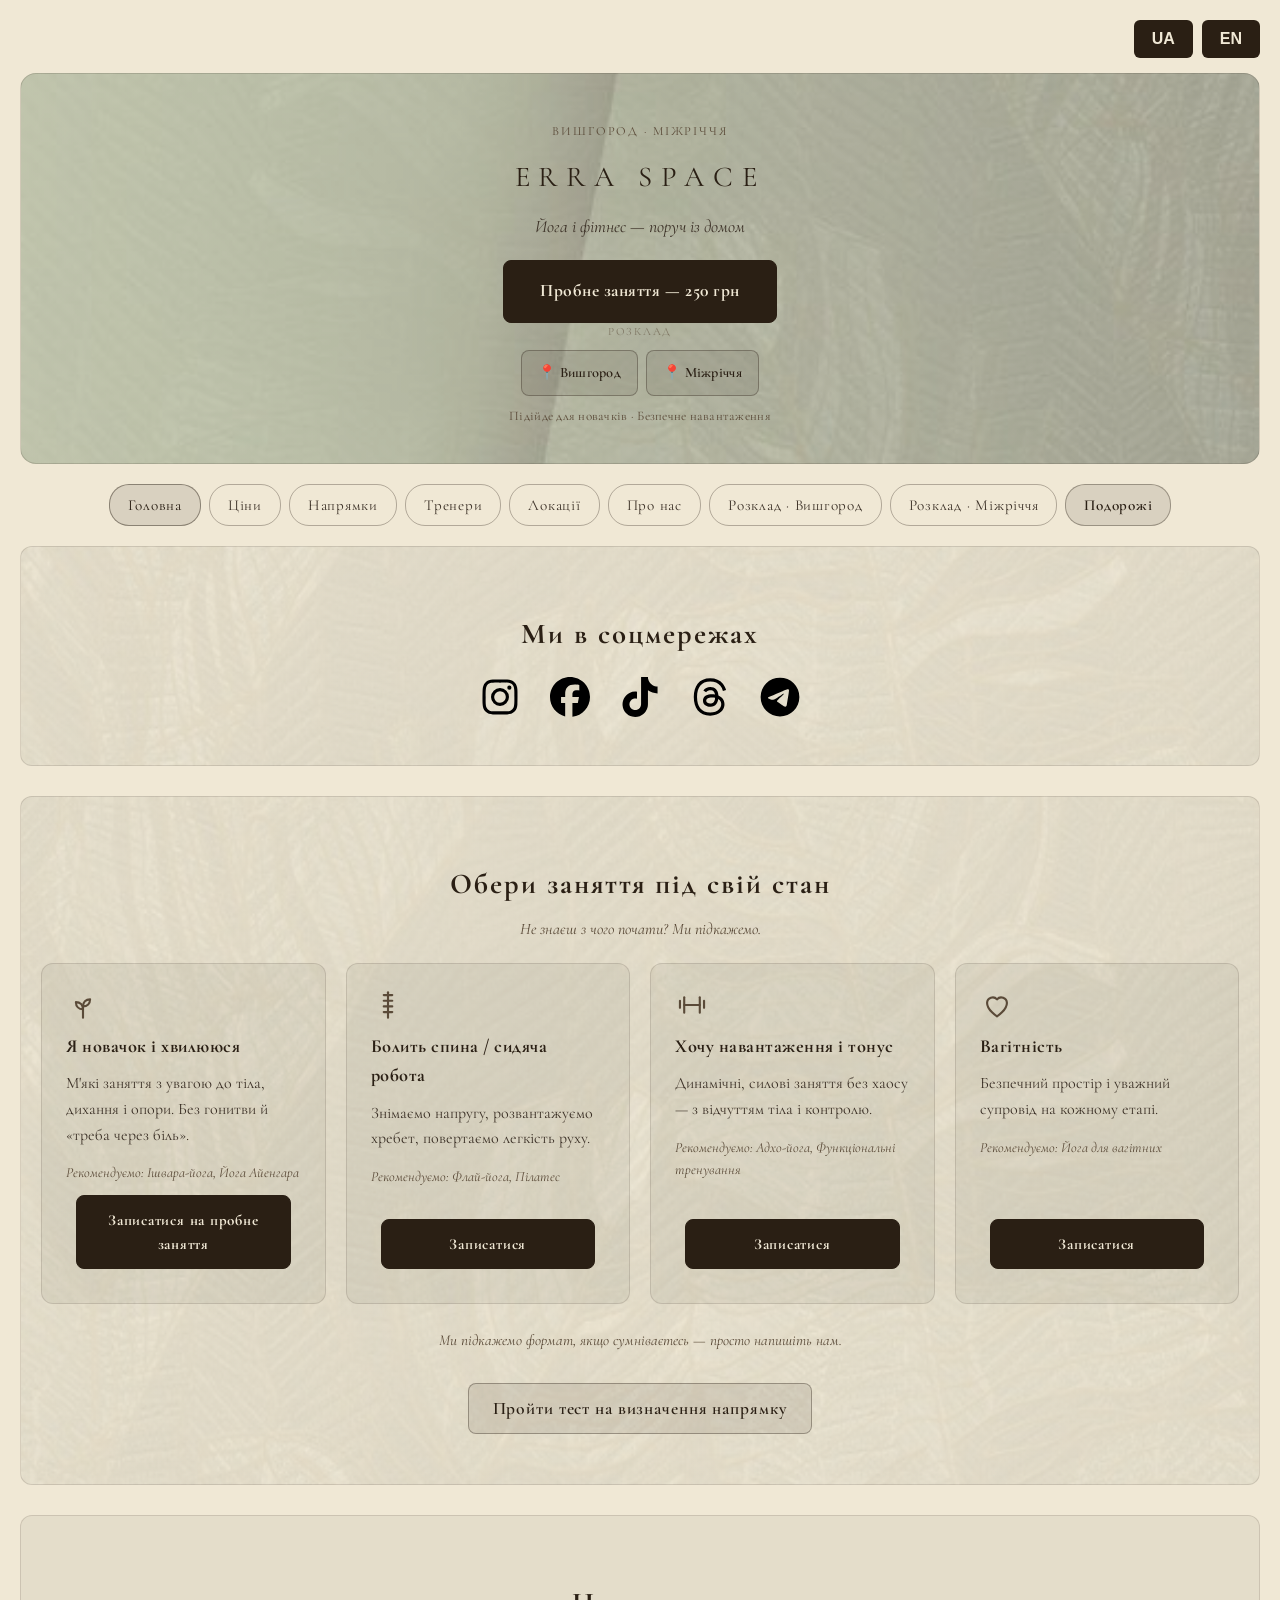
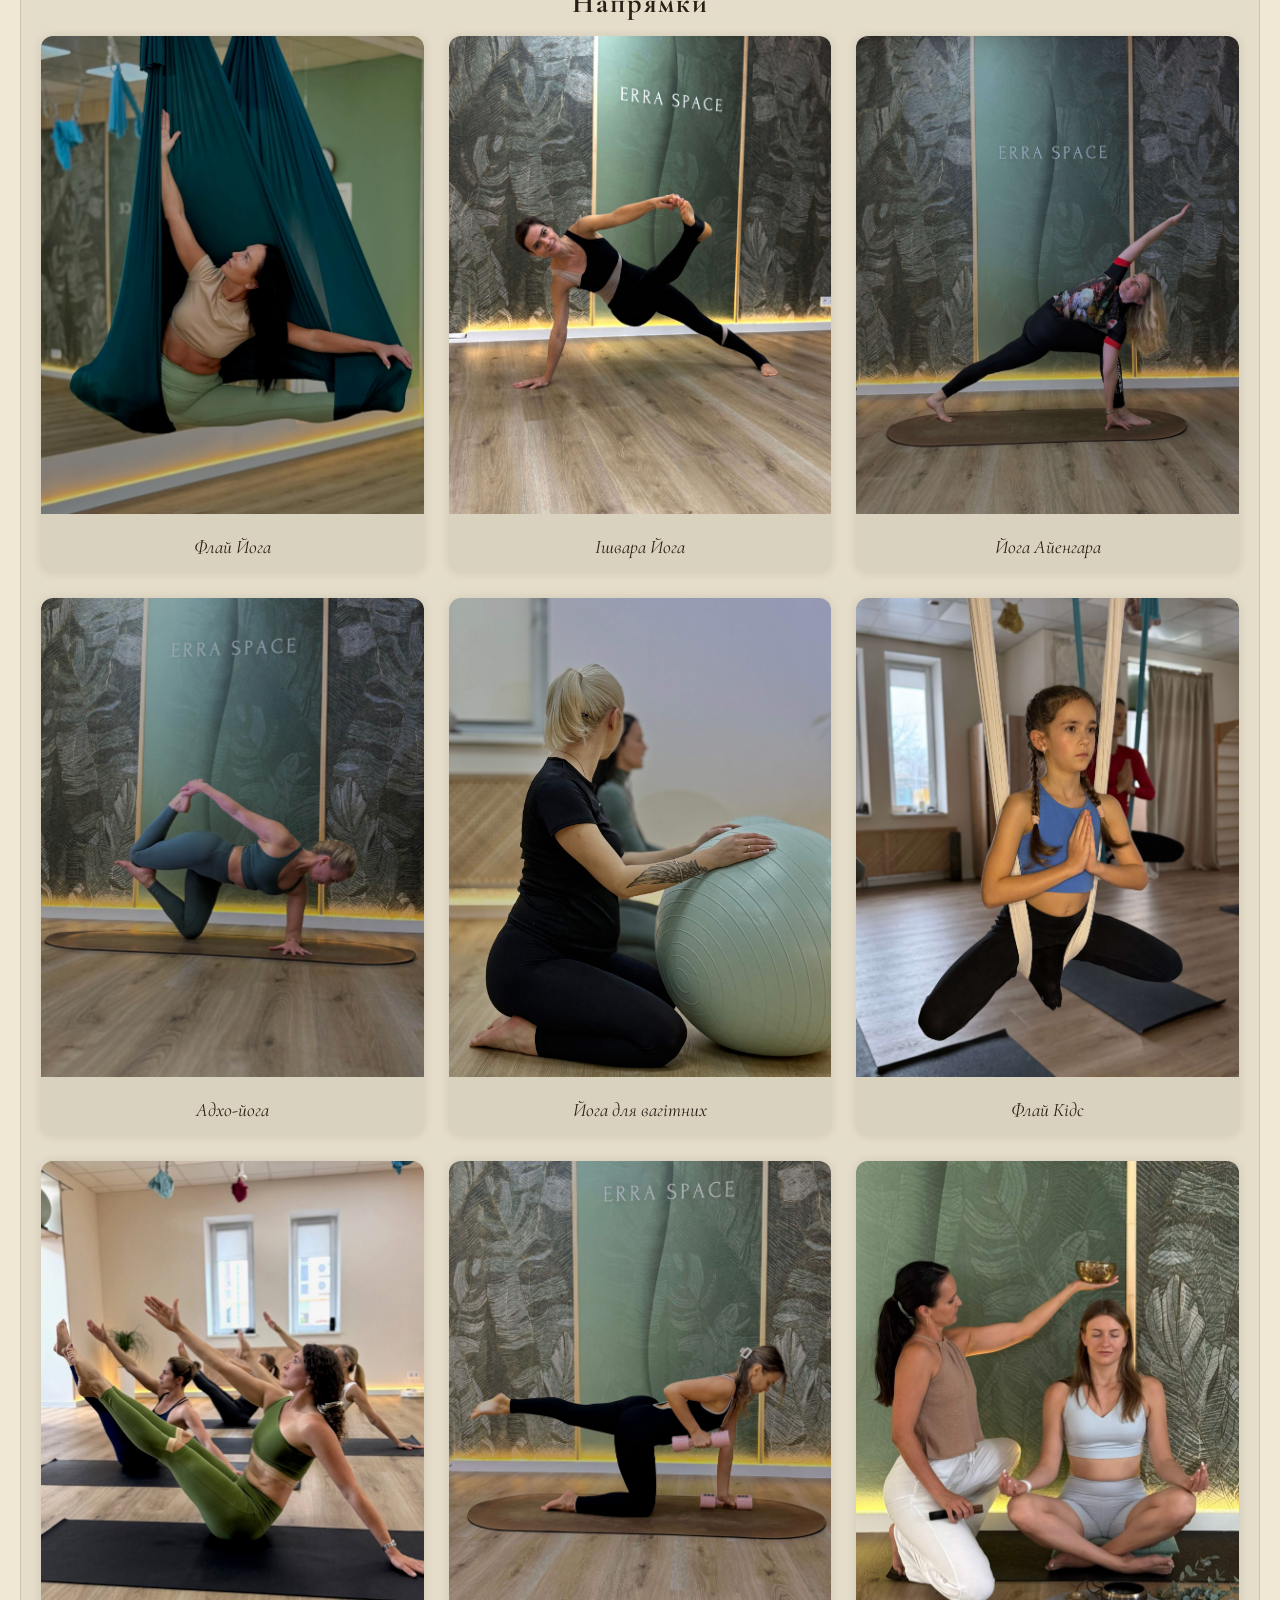
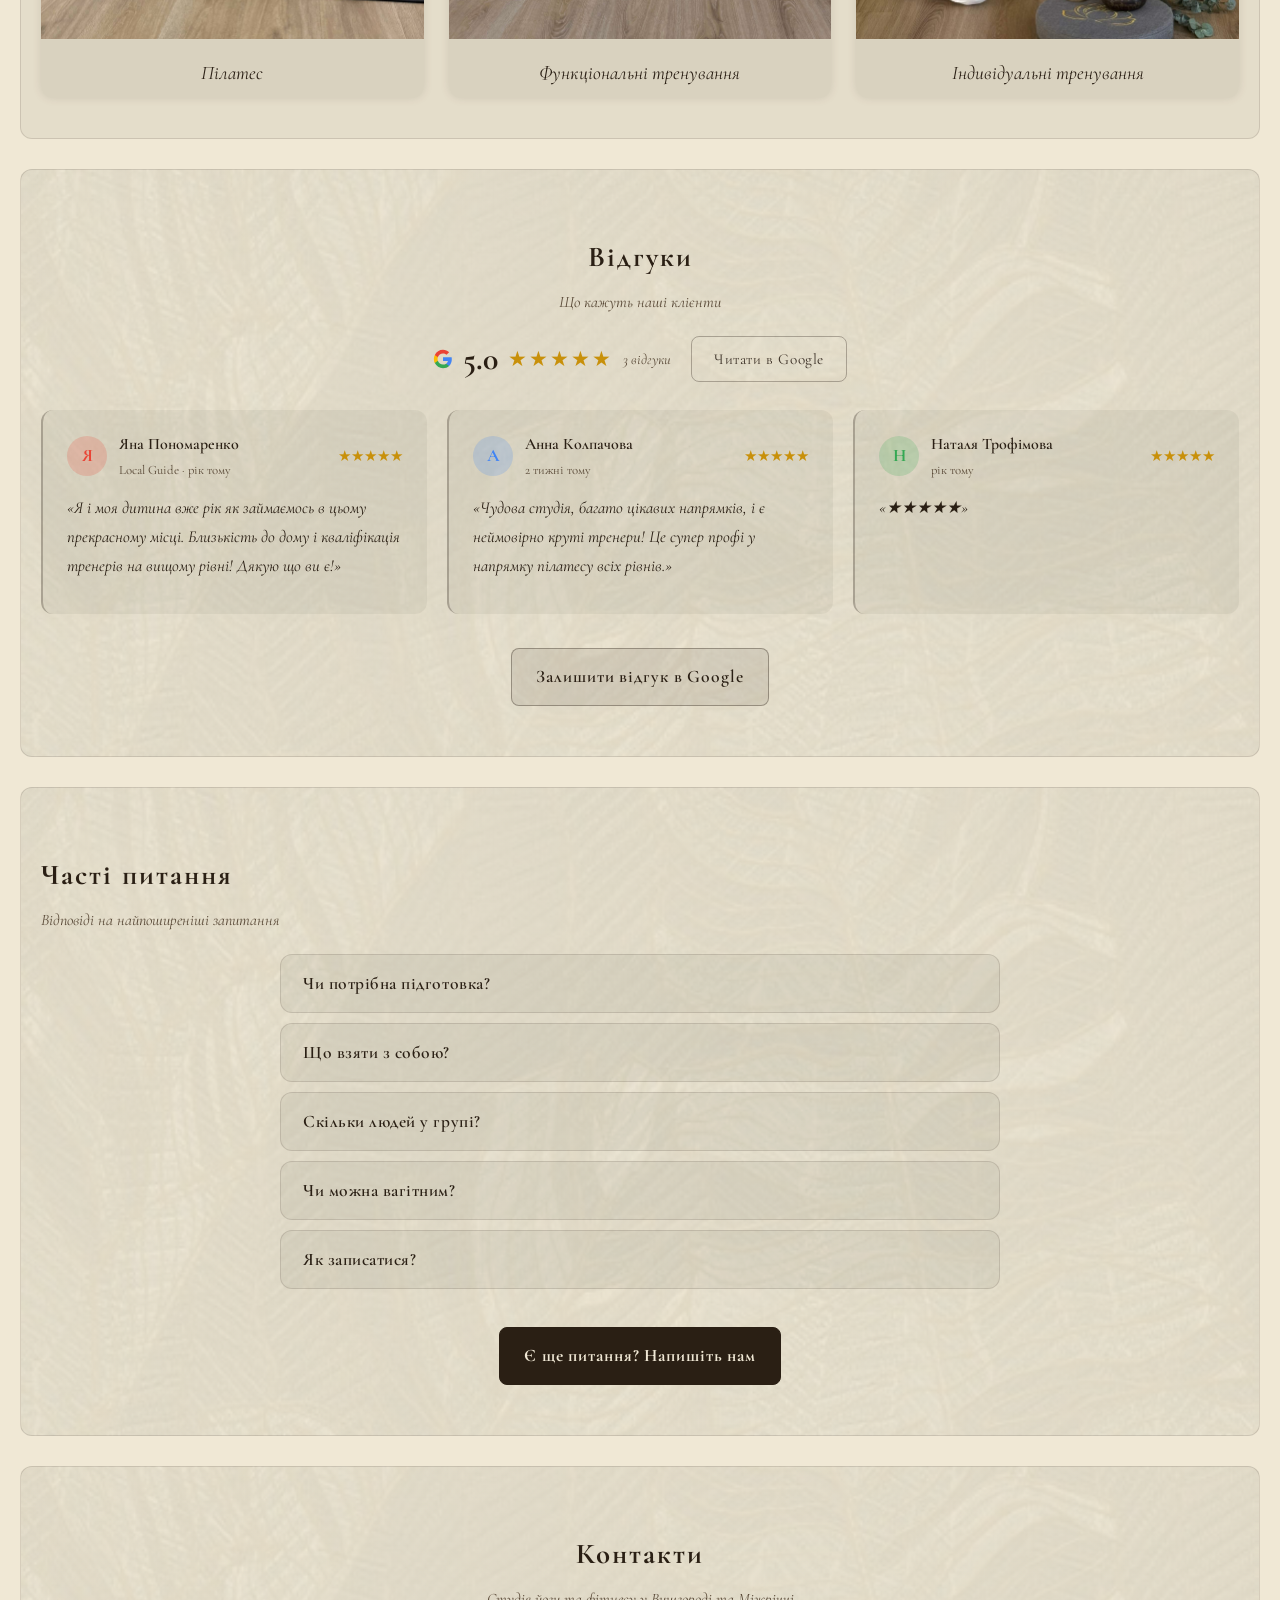
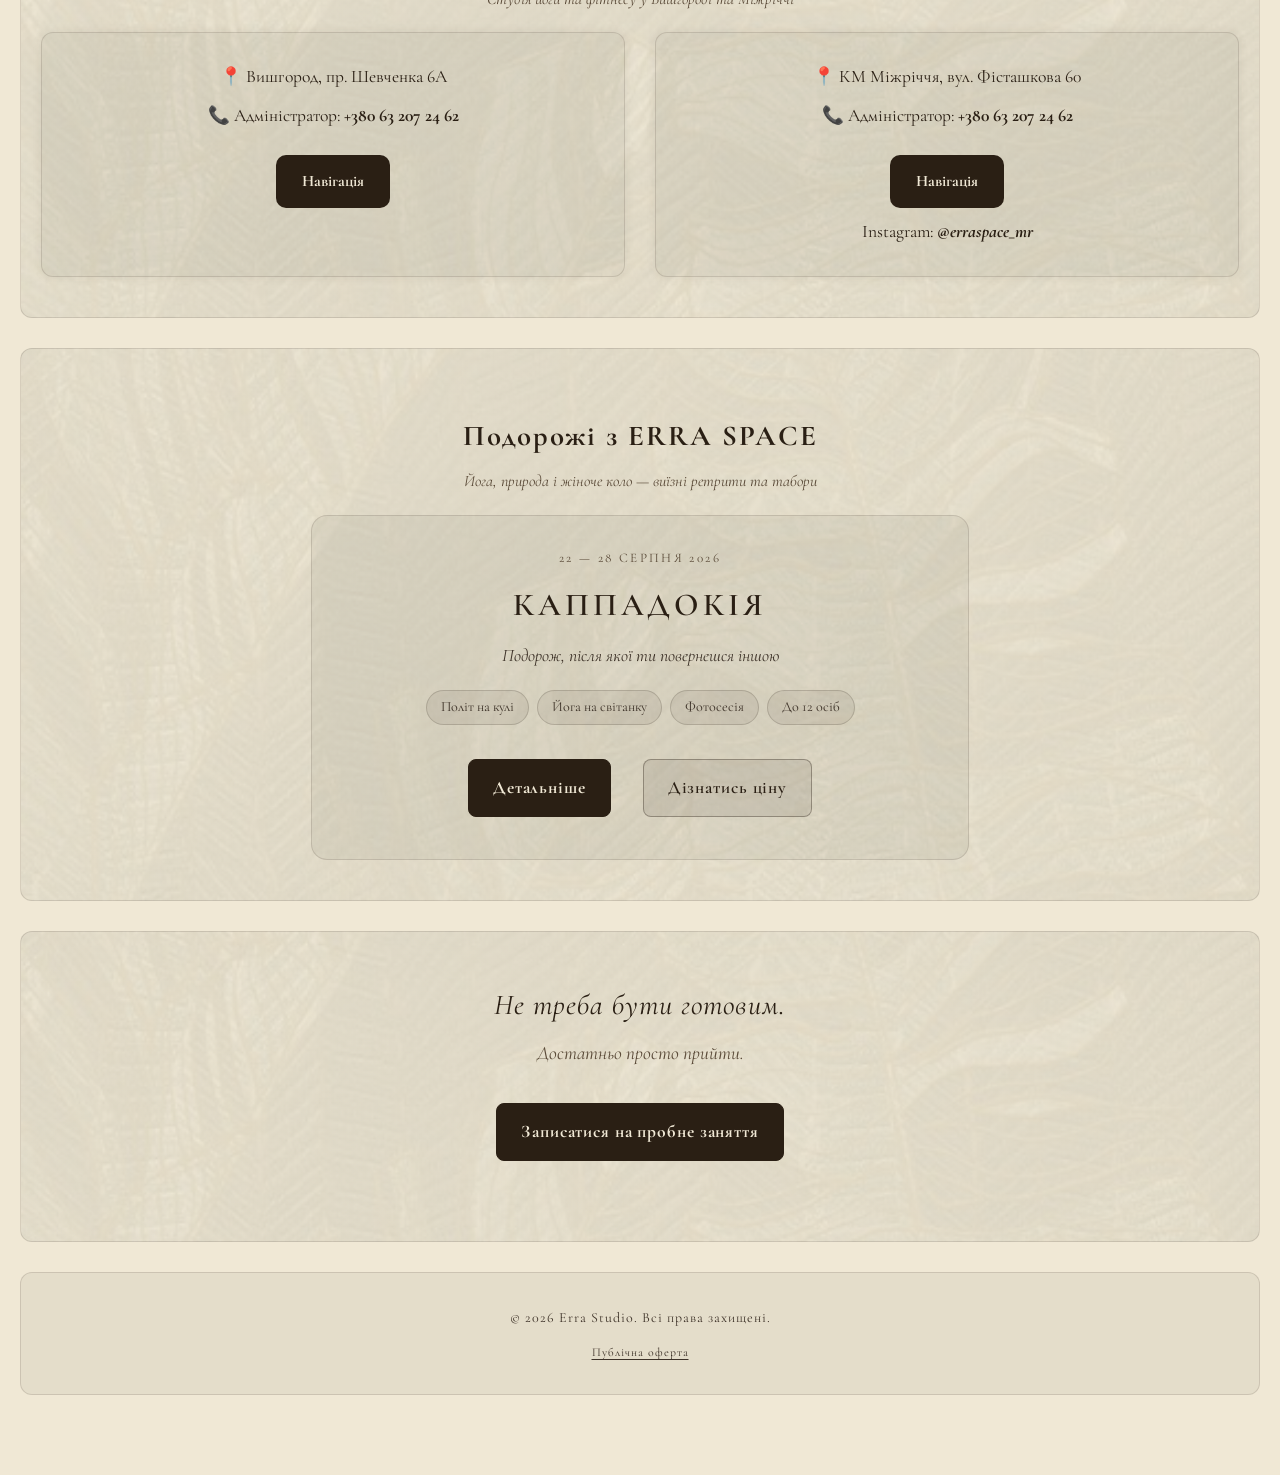
==== commit 9150e853: "Refactor schedule button styles in index.html Updated styles for schedule buttons and labels." ====
--- a/index.html
+++ b/index.html
@@ -25,7 +25,14 @@
   <link href="https://fonts.googleapis.com/css2?family=Cormorant+Garamond:wght@400;600;700&display=swap" rel="stylesheet">
   <style>
   .schedule-btns-wrap{display:flex;flex-direction:column;align-items:center;gap:6px;}
-  .schedule-btns-label{font-size:0.75rem;letter-spacing:0.14em;text-transform:uppercase;color:rgba(255,255,255,0.42);margin-bottom:2px;}
+  .schedule-btns-label{
+    font-size:0.7rem;letter-spacing:0.16em;text-transform:uppercase;
+    margin-bottom:4px;opacity:0.55;
+    display:flex;align-items:center;gap:8px;white-space:nowrap;
+  }
+  .schedule-btns-label::before,.schedule-btns-label::after{
+    content:'';flex:1;height:1px;background:currentColor;opacity:0.4;
+  }
   .schedule-btns-row{display:flex;gap:8px;flex-wrap:wrap;justify-content:center;}
   .schedule-btn{font-size:0.9rem!important;padding:10px 16px!important;letter-spacing:0.02em!important;margin:0!important;}
   @media(max-width:480px){
--- a/style.css
+++ b/style.css
@@ -718,3 +718,56 @@
   }
 }
 
+/* ── Розклад: дві кнопки ── */
+.schedule-btns-wrap {
+  display: flex;
+  flex-direction: column;
+  align-items: center;
+  gap: 6px;
+  width: 100%;
+}
+.schedule-btns-label {
+  font-size: 0.7rem;
+  letter-spacing: 0.16em;
+  text-transform: uppercase;
+  color: #5a4a38;
+  opacity: 0.7;
+  margin-bottom: 4px;
+  display: flex;
+  align-items: center;
+  gap: 8px;
+  white-space: nowrap;
+}
+.schedule-btns-label::before,
+.schedule-btns-label::after {
+  content: '';
+  flex: 1;
+  height: 1px;
+  background: #5a4a38;
+  opacity: 0.35;
+}
+.schedule-btns-row {
+  display: flex;
+  gap: 8px;
+  flex-wrap: wrap;
+  justify-content: center;
+  width: 100%;
+}
+.schedule-btn {
+  font-size: 0.92rem !important;
+  padding: 10px 18px !important;
+  letter-spacing: 0.02em !important;
+  margin: 0 !important;
+}
+
+@media (max-width: 480px) {
+  .schedule-btns-row {
+    flex-direction: column;
+    gap: 6px;
+  }
+  .schedule-btn {
+    width: 100%;
+    text-align: center;
+    box-sizing: border-box;
+  }
+}
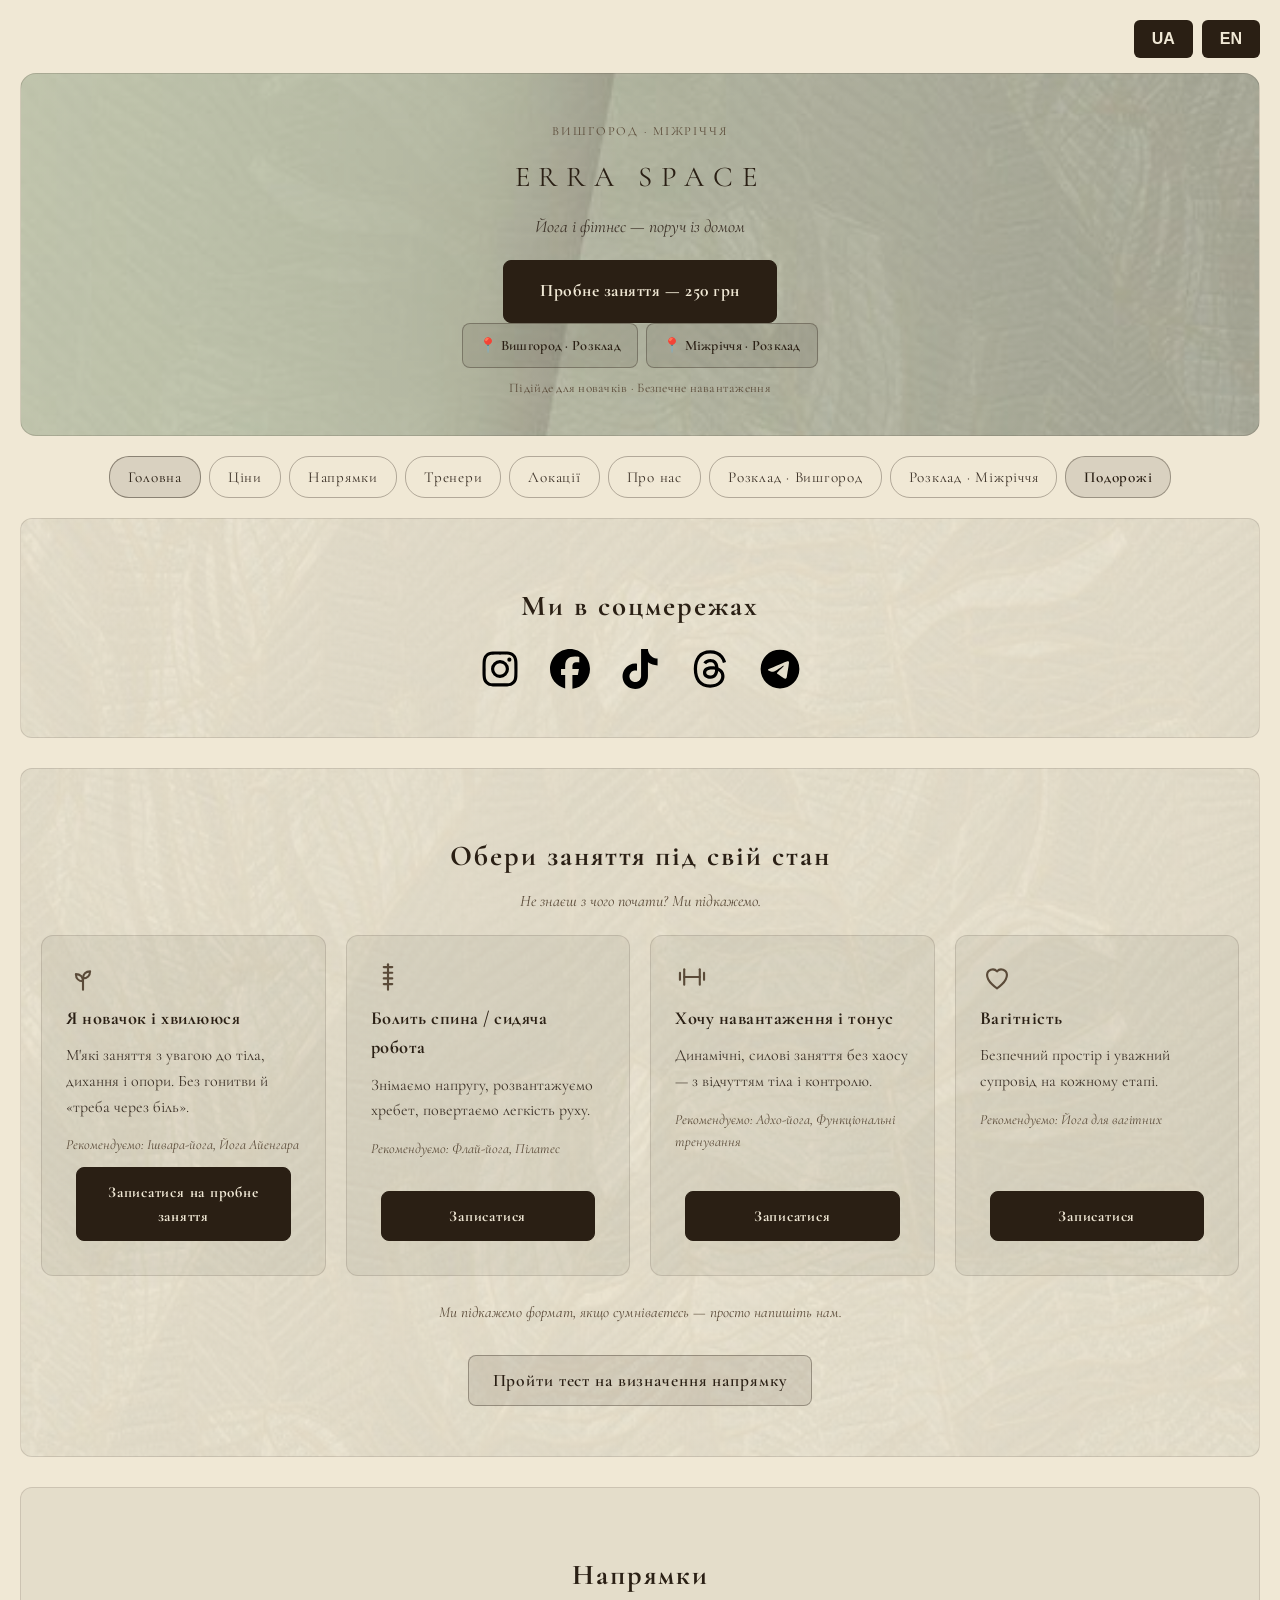
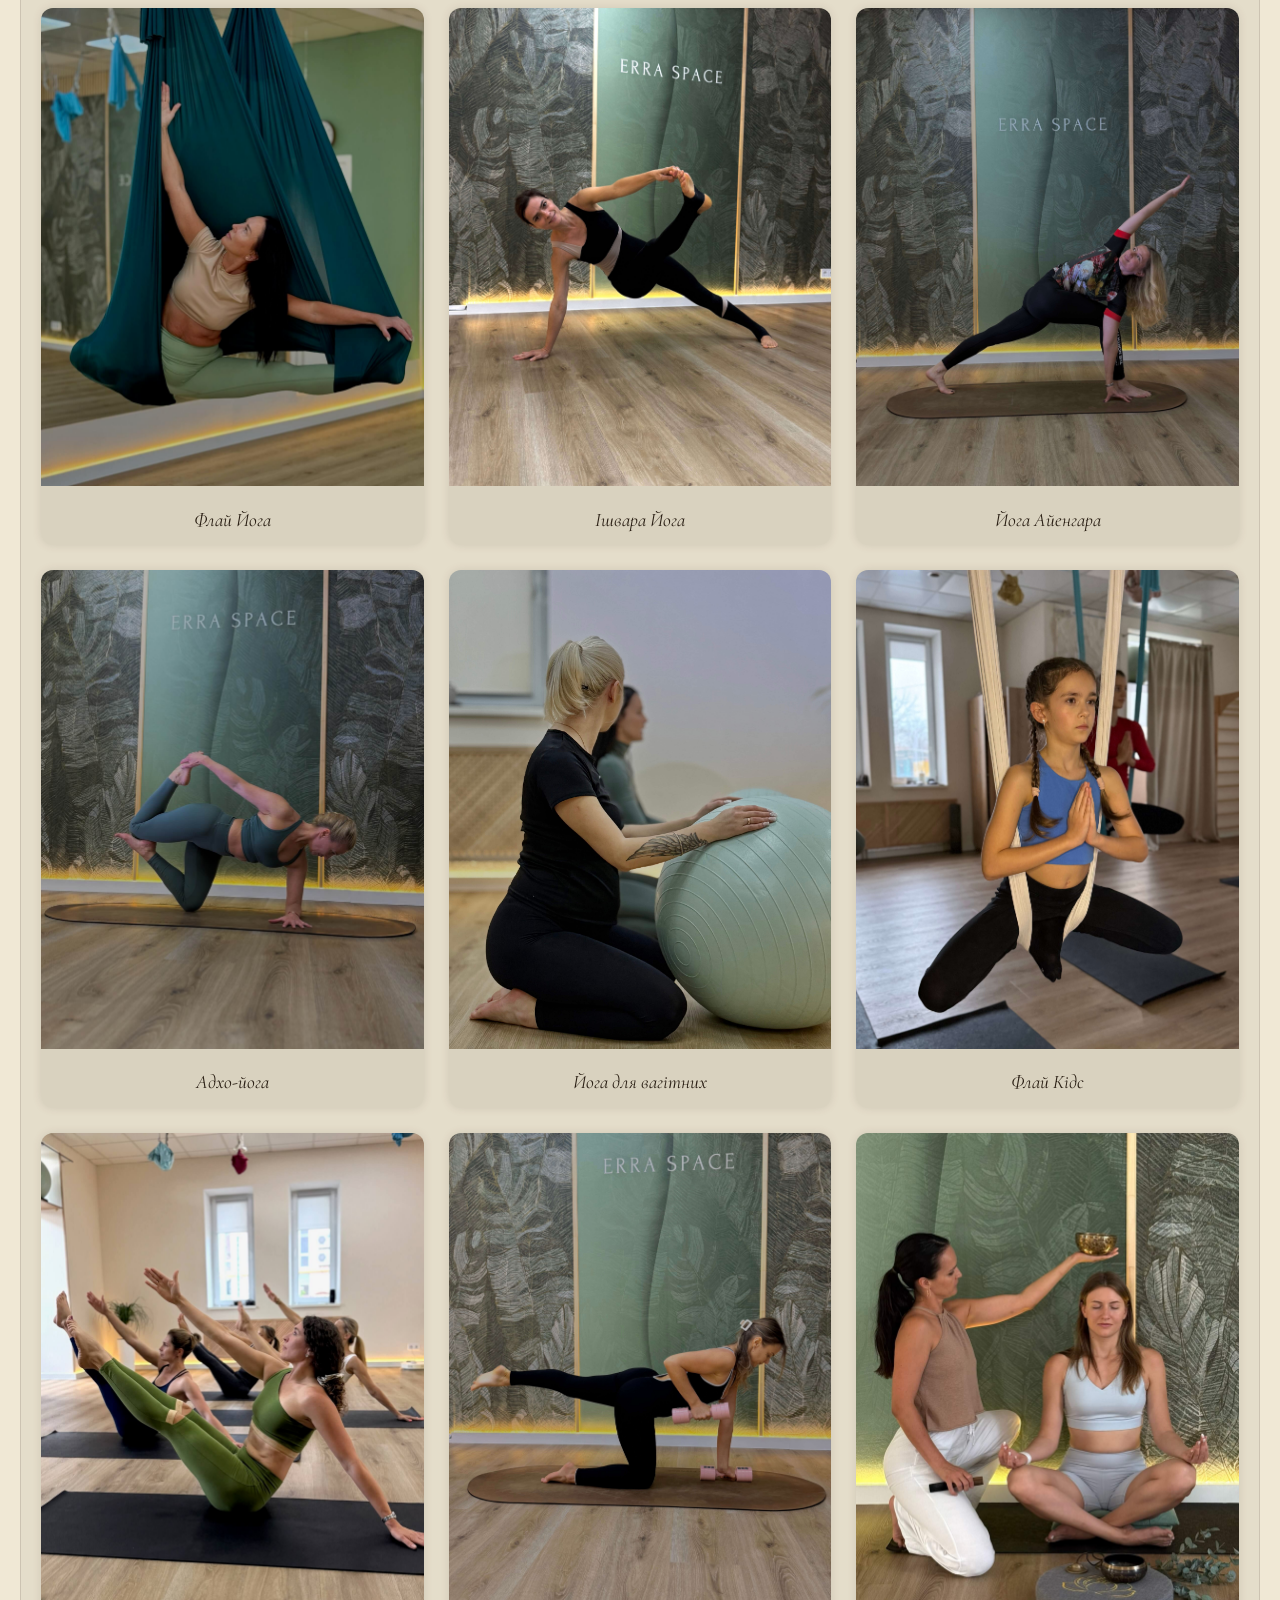
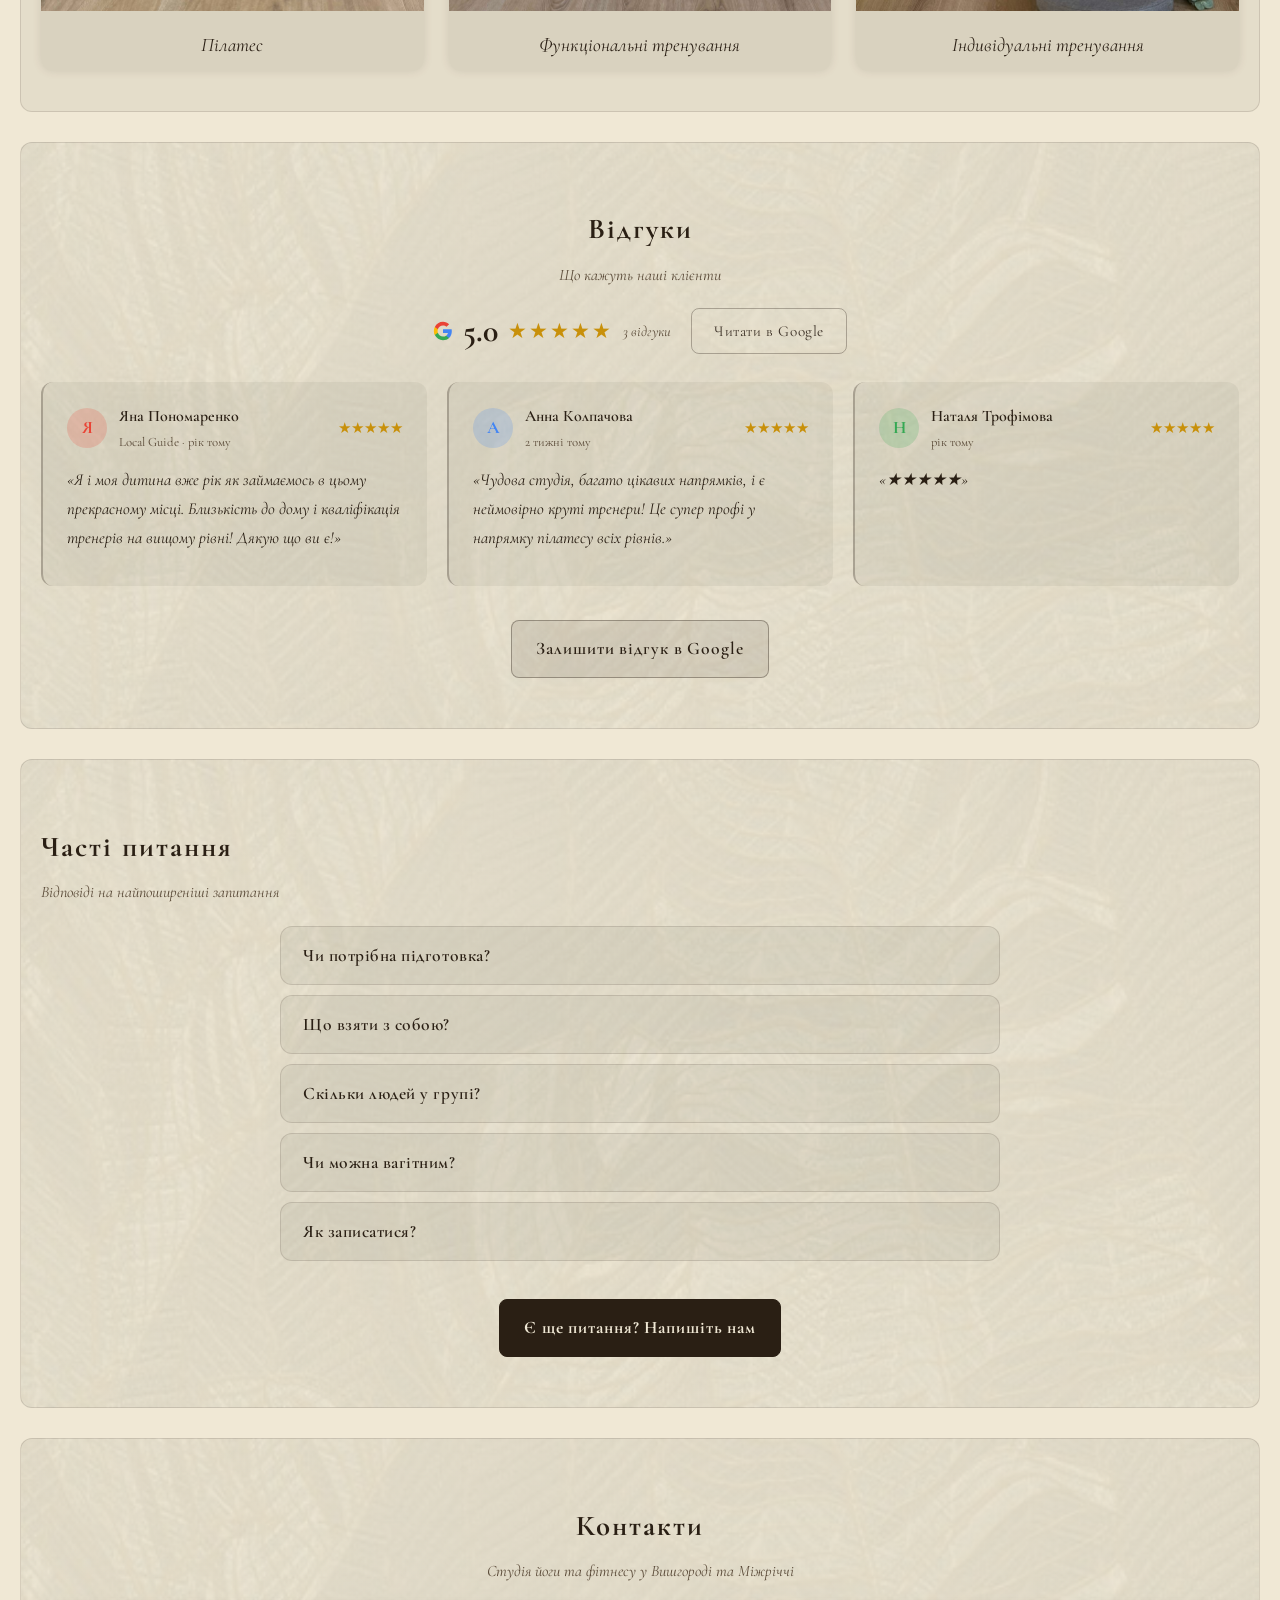
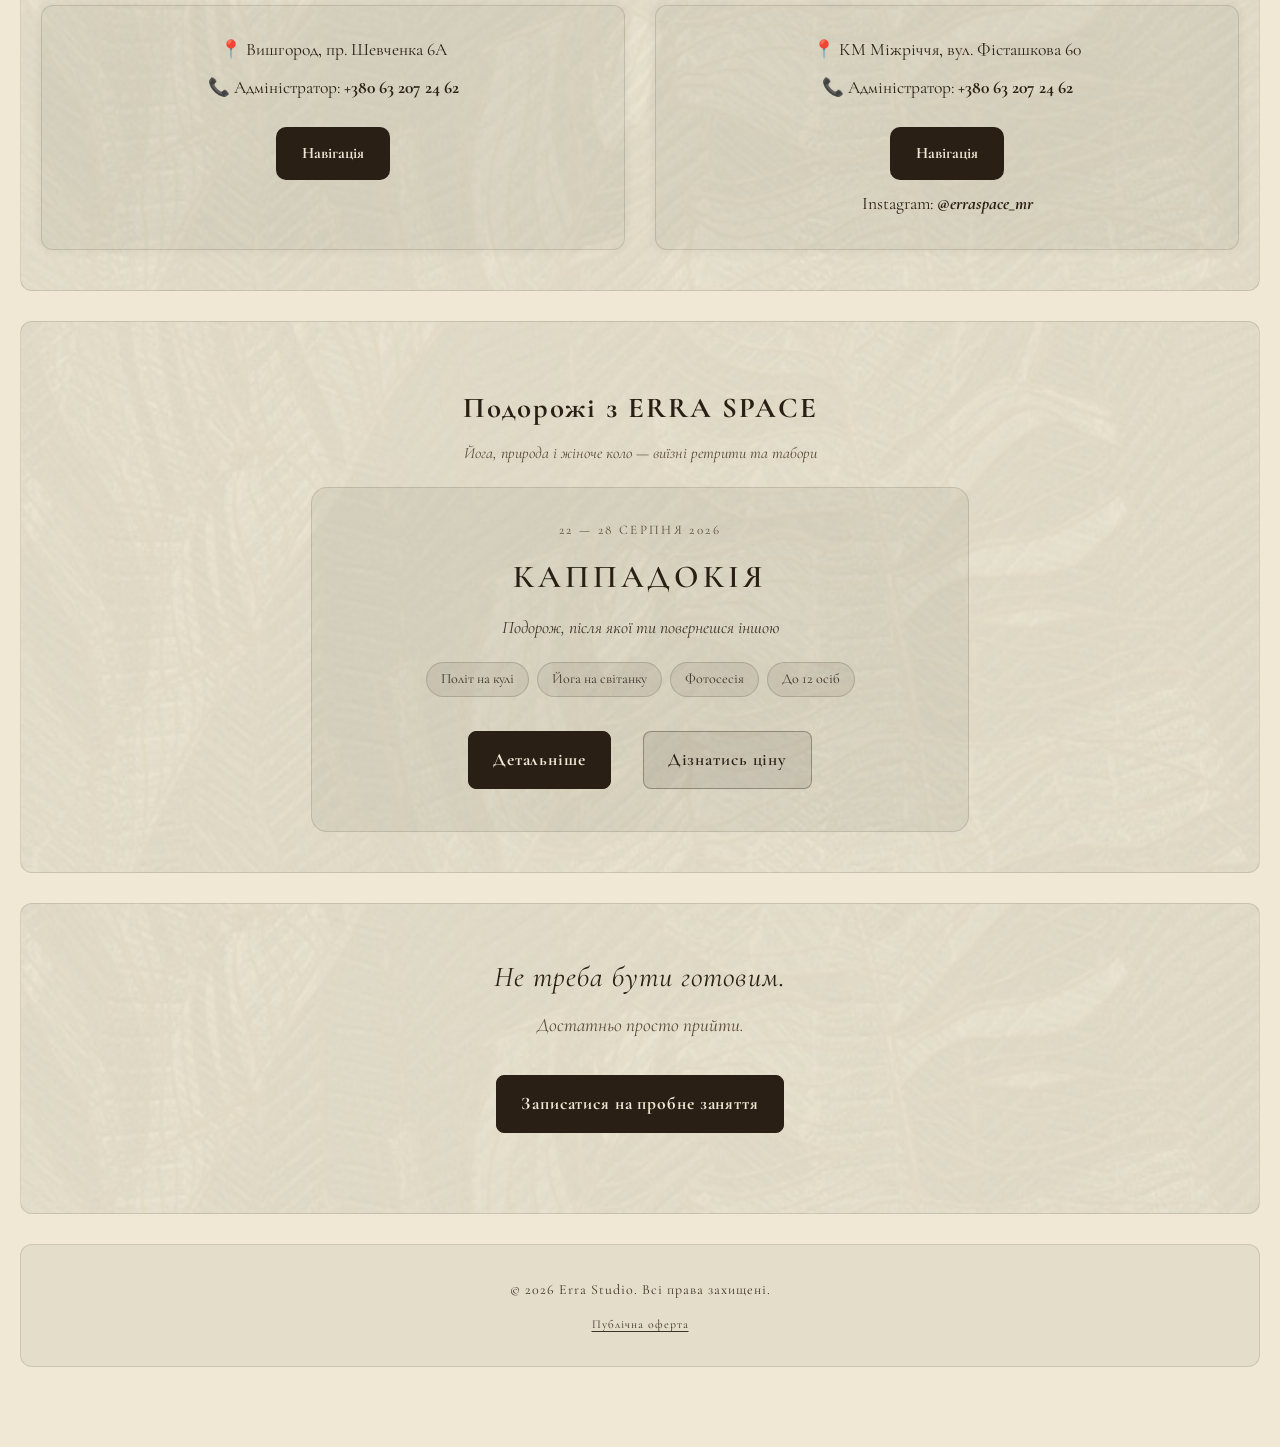
==== commit da5e32ed: "Update schedule buttons and remove labels Removed schedule button labels and updated links with addi" ====
--- a/index.html
+++ b/index.html
@@ -58,10 +58,9 @@
       Пробне заняття — 250 грн
     </a>
     <div class="schedule-btns-wrap" style="width:100%;">
-      <span class="schedule-btns-label">Розклад</span>
       <div class="schedule-btns-row">
-        <a href="https://instasport.ua/club/erraspacevy/schedule/day/576?activity=0&instructor=0&template=0&zone=521&hallPhone=%2B380632072462&utm_source=site&utm_medium=hero&utm_content=schedule-vy" target="_blank" rel="noopener noreferrer" class="cta-button schedule-btn" id="hero-schedule-vy">📍 Вишгород</a>
-        <a href="https://instasport.ua/club/erraspacemr/schedule/day/963?activity=0&instructor=0&template=0&zone=1136&hallPhone=%2B380632072462&utm_source=site&utm_medium=hero&utm_content=schedule-mr" target="_blank" rel="noopener noreferrer" class="cta-button schedule-btn" id="hero-schedule-mr">📍 Міжріччя</a>
+        <a href="https://instasport.ua/club/erraspacevy/schedule/day/576?activity=0&instructor=0&template=0&zone=521&hallPhone=%2B380632072462&utm_source=site&utm_medium=hero&utm_content=schedule-vy" target="_blank" rel="noopener noreferrer" class="cta-button schedule-btn" id="hero-schedule-vy">📍 Вишгород · Розклад</a>
+        <a href="https://instasport.ua/club/erraspacemr/schedule/day/963?activity=0&instructor=0&template=0&zone=1136&hallPhone=%2B380632072462&utm_source=site&utm_medium=hero&utm_content=schedule-mr" target="_blank" rel="noopener noreferrer" class="cta-button schedule-btn" id="hero-schedule-mr">📍 Міжріччя · Розклад</a>
       </div>
     </div>
     <p class="hero-trust-line" id="hero-trust-line">Підійде для новачків · Безпечне навантаження</p>
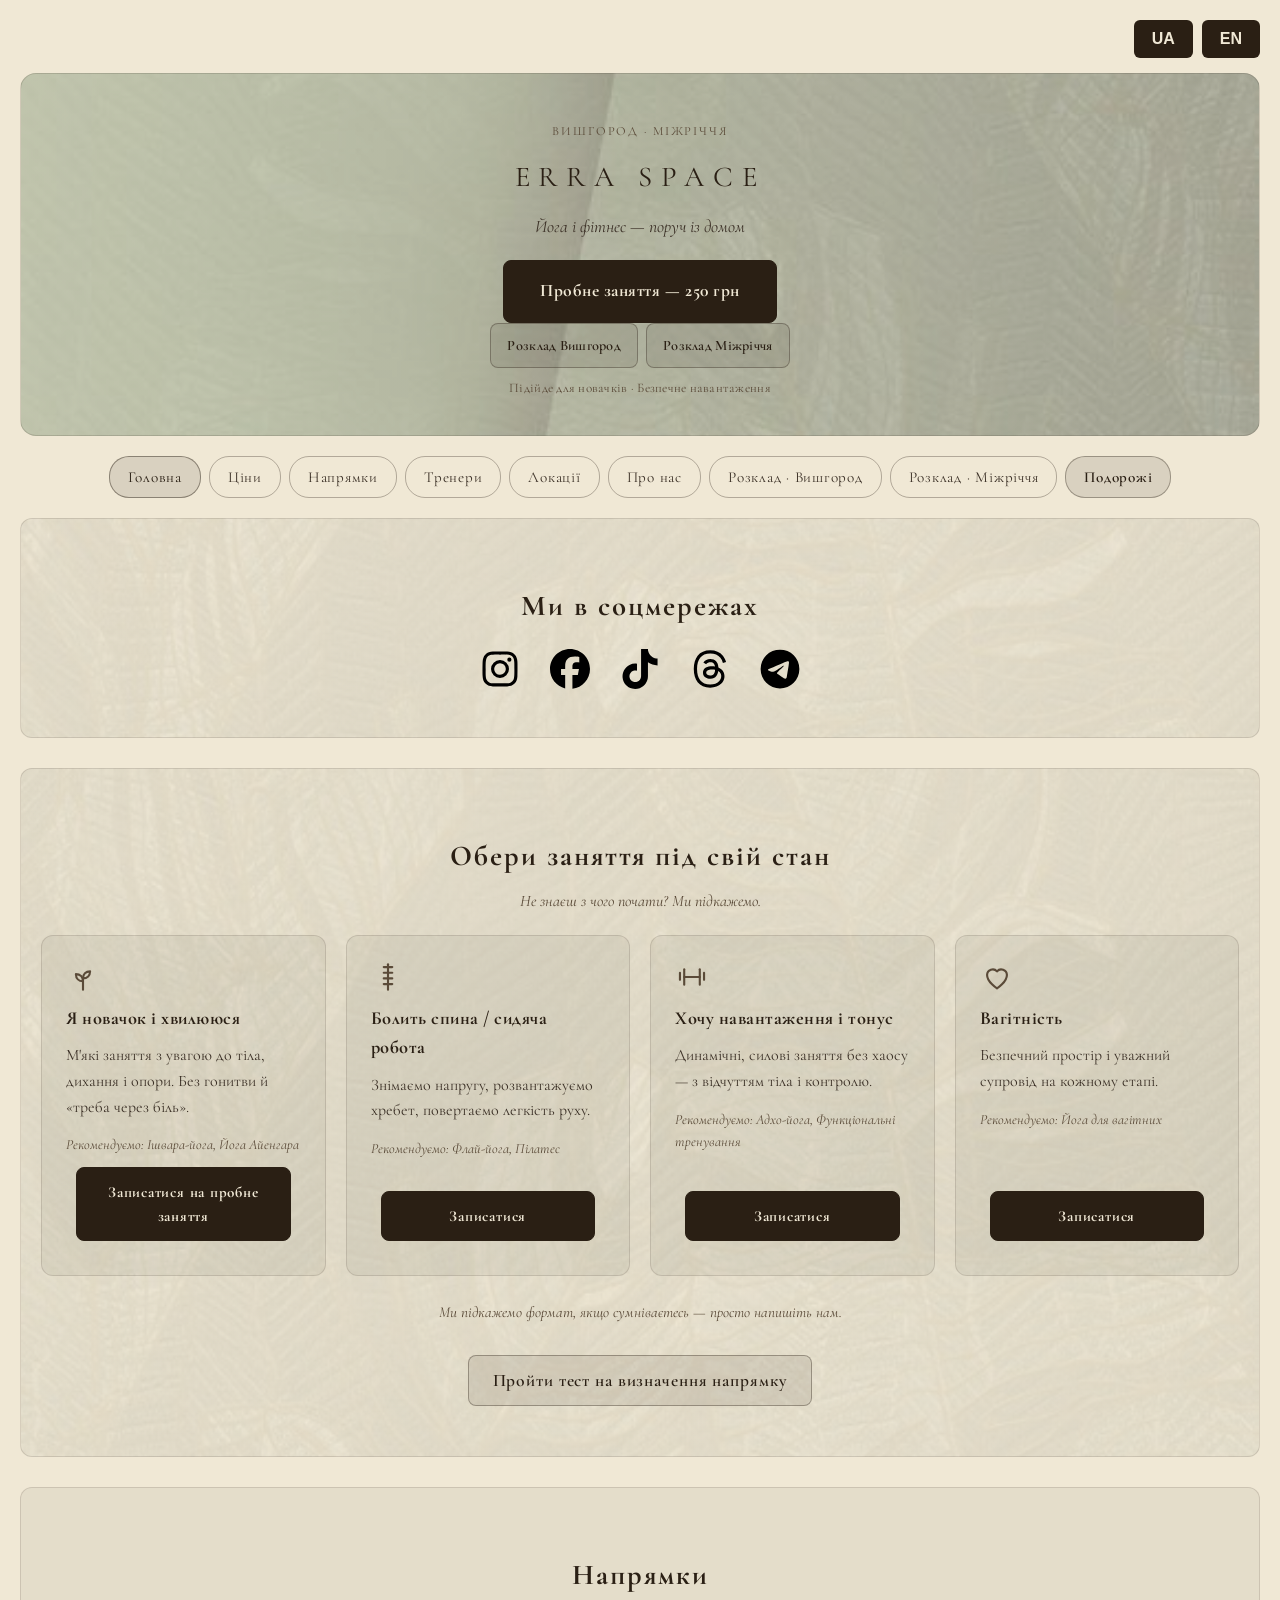
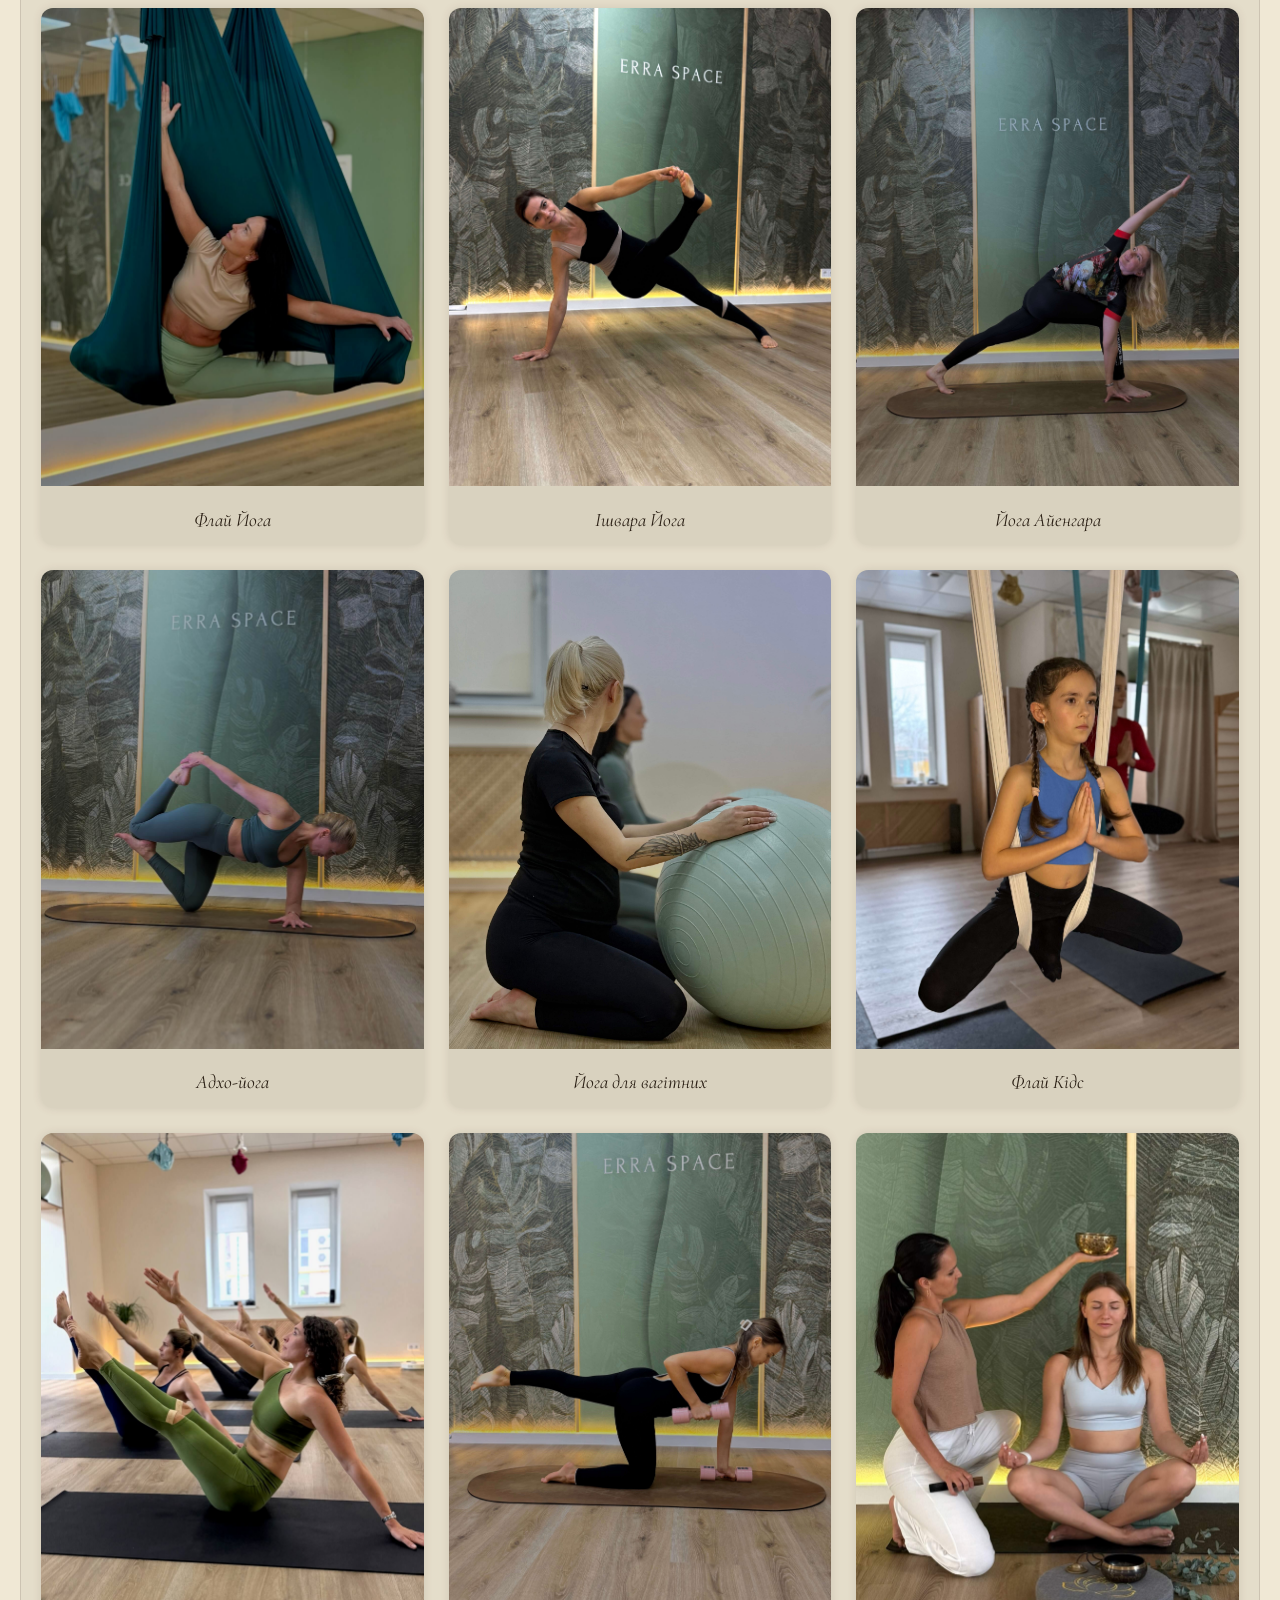
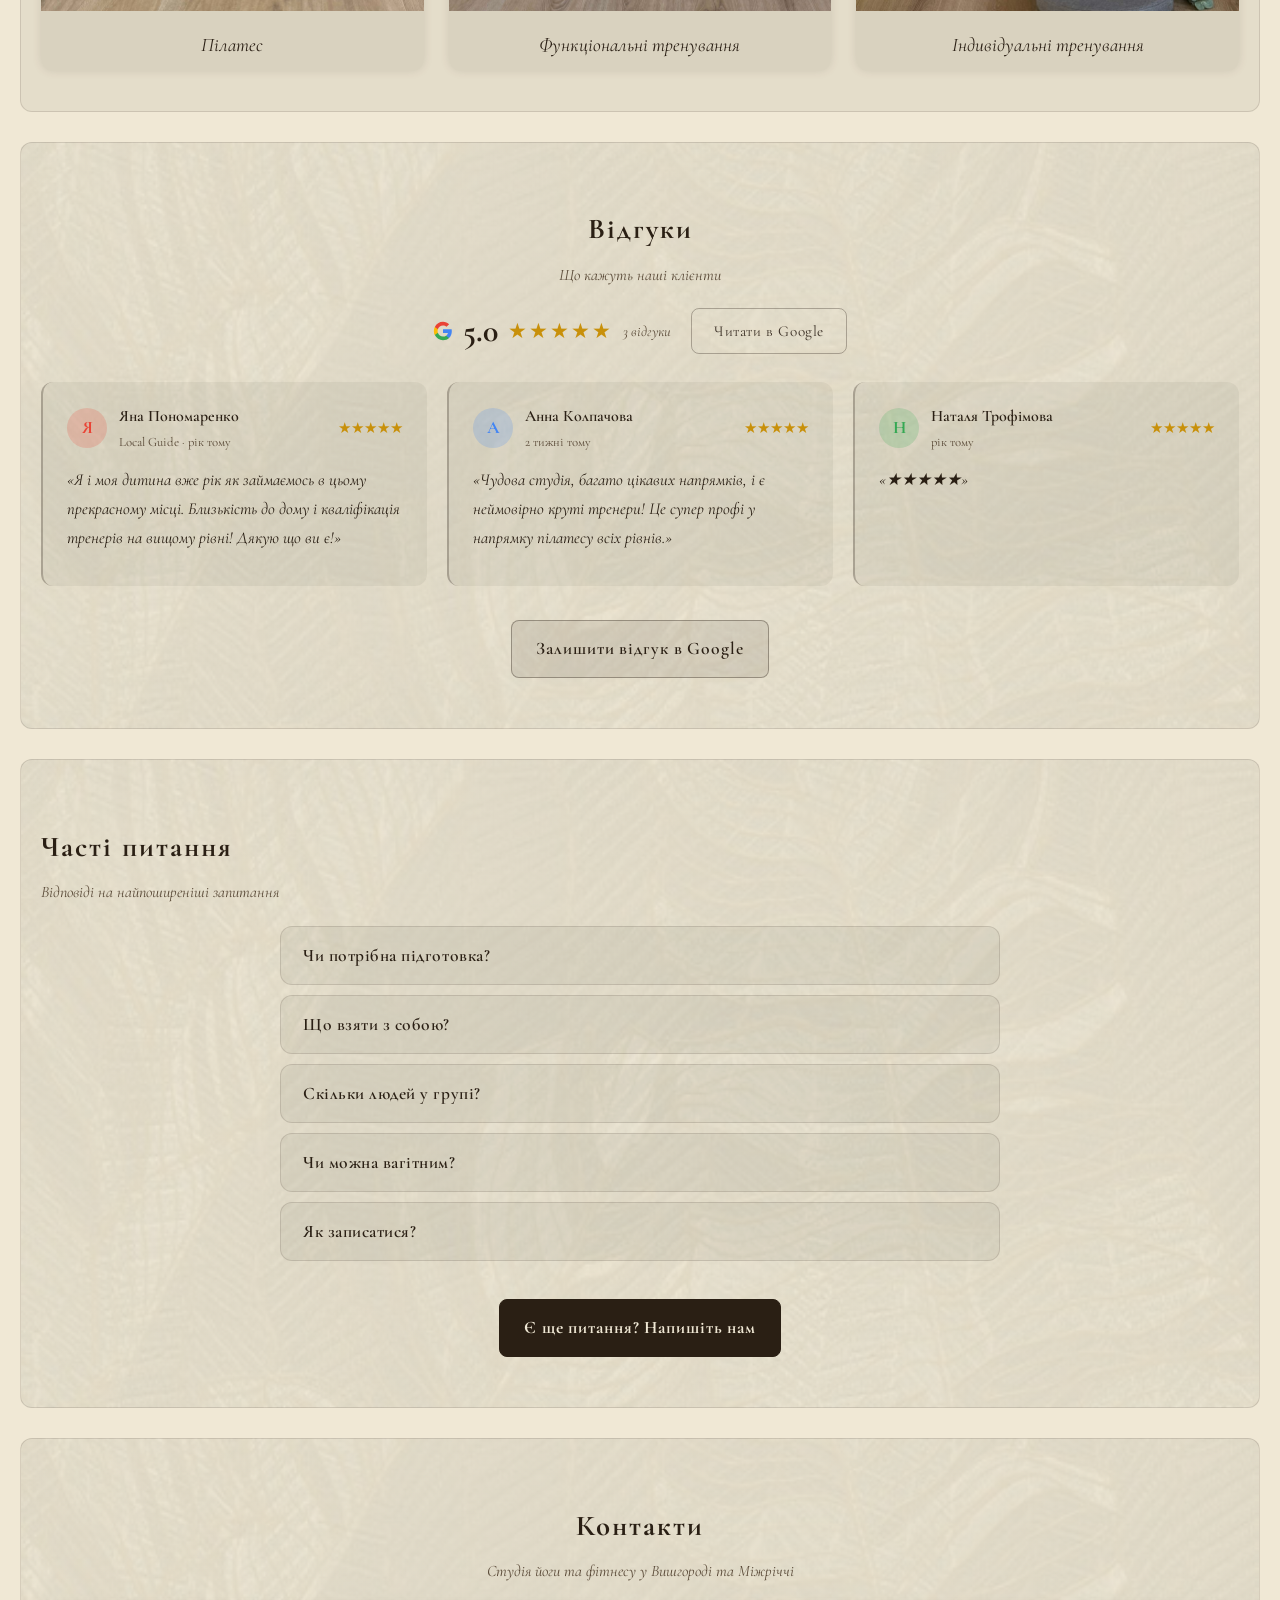
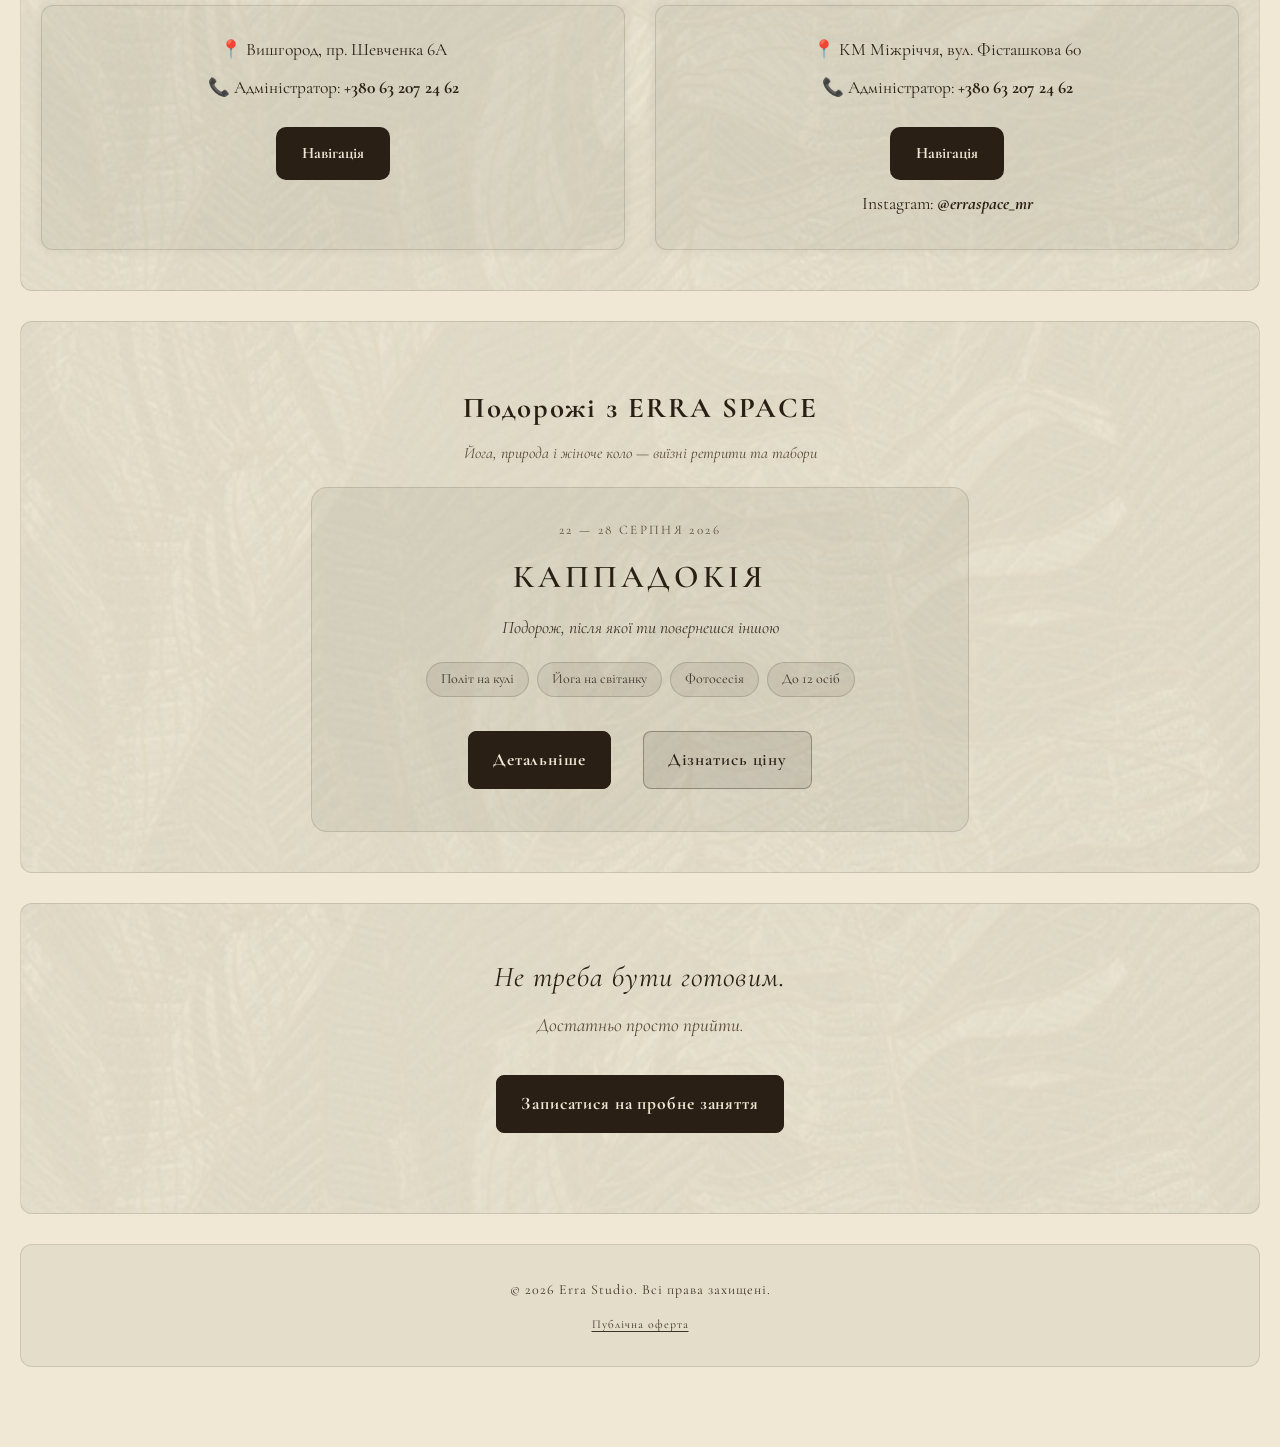
==== commit c765f3f2: "Clean up index.html by removing unused styles and comments Removed unused CSS styles and commented s" ====
--- a/index.html
+++ b/index.html
@@ -25,14 +25,6 @@
   <link href="https://fonts.googleapis.com/css2?family=Cormorant+Garamond:wght@400;600;700&display=swap" rel="stylesheet">
   <style>
   .schedule-btns-wrap{display:flex;flex-direction:column;align-items:center;gap:6px;}
-  .schedule-btns-label{
-    font-size:0.7rem;letter-spacing:0.16em;text-transform:uppercase;
-    margin-bottom:4px;opacity:0.55;
-    display:flex;align-items:center;gap:8px;white-space:nowrap;
-  }
-  .schedule-btns-label::before,.schedule-btns-label::after{
-    content:'';flex:1;height:1px;background:currentColor;opacity:0.4;
-  }
   .schedule-btns-row{display:flex;gap:8px;flex-wrap:wrap;justify-content:center;}
   .schedule-btn{font-size:0.9rem!important;padding:10px 16px!important;letter-spacing:0.02em!important;margin:0!important;}
   @media(max-width:480px){
@@ -59,8 +51,8 @@
     </a>
     <div class="schedule-btns-wrap" style="width:100%;">
       <div class="schedule-btns-row">
-        <a href="https://instasport.ua/club/erraspacevy/schedule/day/576?activity=0&instructor=0&template=0&zone=521&hallPhone=%2B380632072462&utm_source=site&utm_medium=hero&utm_content=schedule-vy" target="_blank" rel="noopener noreferrer" class="cta-button schedule-btn" id="hero-schedule-vy">📍 Вишгород · Розклад</a>
-        <a href="https://instasport.ua/club/erraspacemr/schedule/day/963?activity=0&instructor=0&template=0&zone=1136&hallPhone=%2B380632072462&utm_source=site&utm_medium=hero&utm_content=schedule-mr" target="_blank" rel="noopener noreferrer" class="cta-button schedule-btn" id="hero-schedule-mr">📍 Міжріччя · Розклад</a>
+        <a href="https://instasport.ua/club/erraspacevy/schedule/day/576?activity=0&instructor=0&template=0&zone=521&hallPhone=%2B380632072462&utm_source=site&utm_medium=hero&utm_content=schedule-vy" target="_blank" rel="noopener noreferrer" class="cta-button schedule-btn" id="hero-schedule-vy">Розклад Вишгород</a>
+        <a href="https://instasport.ua/club/erraspacemr/schedule/day/963?activity=0&instructor=0&template=0&zone=1136&hallPhone=%2B380632072462&utm_source=site&utm_medium=hero&utm_content=schedule-mr" target="_blank" rel="noopener noreferrer" class="cta-button schedule-btn" id="hero-schedule-mr">Розклад Міжріччя</a>
       </div>
     </div>
     <p class="hero-trust-line" id="hero-trust-line">Підійде для новачків · Безпечне навантаження</p>
@@ -80,7 +72,6 @@
 
   <main>
 
-    <!-- Соцмережі -->
     <section class="leaf-bg">
       <h2 id="social-title">Ми в соцмережах</h2>
       <div class="social-icons">
@@ -92,7 +83,6 @@
       </div>
     </section>
 
-    <!-- Для кого -->
     <section id="for-whom" class="leaf-bg">
       <h2 id="for-whom-title">Обери заняття під свій стан</h2>
       <p class="section-subtitle" id="for-whom-subtitle">Не знаєш з чого почати? Ми підкажемо.</p>
@@ -132,7 +122,6 @@
       </div>
     </section>
 
-    <!-- КВІЗ — незмінний -->
     <section class="leaf-bg" id="quiz-section" style="display:none;">
       <h2 id="quiz-title">Який напрямок твій?</h2>
       <p class="section-subtitle" id="quiz-subtitle">Дай відповідь на 2 питання — ми підкажемо твій напрямок</p>
@@ -167,7 +156,6 @@
       </div>
     </section>
 
-    <!-- Напрямки -->
     <section>
       <h2 id="directions-title">Напрямки</h2>
       <div class="directions-grid">
@@ -193,7 +181,6 @@
     <div id="adho-yoga" class="modal"><div class="modal-content"><span class="close" onclick="closeModal('adho-yoga')">&times;</span><h2 id="modal-title-adho-yoga">Адхо-йога</h2><p id="modal-desc-adho-yoga">Практика, яка поєднує гнучкість і силову роботу, статику й динаміку, витривалість і баланс.</p></div></div>
     <div id="private-lesson" class="modal"><div class="modal-content"><span class="close" onclick="closeModal('private-lesson')">&times;</span><h2 id="modal-title-private-lesson">Індивідуальне тренування</h2><p id="modal-desc-private-lesson">Персональний формат тренування, який враховує ваші цілі, стан здоров'я та рівень підготовки.</p></div></div>
 
-    <!-- Відгуки -->
     <section class="reviews-section leaf-bg">
       <h2 id="reviews-title">Відгуки</h2>
       <p class="section-subtitle" id="reviews-subtitle">Що кажуть наші клієнти</p>
@@ -214,7 +201,6 @@
       <div style="text-align:center; margin-top:24px;"><a href="https://maps.app.goo.gl/r5swhJfu5CrqNYNb6" target="_blank" rel="noopener noreferrer" class="cta-button" id="reviews-btn-more">Залишити відгук в Google</a></div>
     </section>
 
-    <!-- FAQ -->
     <section class="faq-section leaf-bg">
       <h2 id="faq-title">Часті питання</h2>
       <p class="section-subtitle" id="faq-subtitle">Відповіді на найпоширеніші запитання</p>
@@ -228,7 +214,6 @@
       <div style="text-align:center; margin-top:28px;"><a href="https://t.me/ERRA_SPASE" target="_blank" rel="noopener noreferrer" class="cta-button primary" id="faq-cta">Є ще питання? Напишіть нам</a></div>
     </section>
 
-    <!-- Контакти -->
     <section class="leaf-bg">
       <h2 id="contacts-title">Контакти</h2>
       <p class="contacts-subtitle" id="contacts-subtitle">Студія йоги та фітнесу у Вишгороді та Міжріччі</p>
@@ -247,7 +232,6 @@
       </div>
     </section>
 
-    <!-- Подорожі -->
     <section class="leaf-bg">
       <h2> Подорожі з ERRA SPACE</h2>
       <p class="section-subtitle">Йога, природа і жіноче коло — виїзні ретрити та табори</p>
@@ -295,17 +279,7 @@
   <script>
   (function(){
     const quizAnswers={1:null,2:null};
-    const quizData={ua:{results:{relax:{title:'Йога для спокою',text:'Ішвара-йога або Флай-йога — м'які практики, що знімають напругу і повертають внутрішній баланс.',goal:'розслабитись і зняти стрес'},back:{title:'Флай-йога та Пілатес',text:'Розвантаження хребта, зміцнення глибоких м'язів і повернення легкості руху. Ідеально при сидячій роботі.',goal:'попрацювати зі спиною і поставою'},tone:{title:'Адхо-йога та Функціональні',text:'Динамічні силові заняття з контролем тіла — для тонусу, сили і витривалості.',goal:'тонус і силу'},pregnancy:{title:'Йога для вагітних',text:'Безпечні практики, адаптовані під кожен триместр, з уважним супроводом тренера.',goal:'заняття під час вагітності'}},formatText:{group:'У групі до 10 людей — тренер бачить кожного.',private:'Індивідуально — програма повністю під тебе.',online:'Онлайн — займайся з дому у зручний час.'},formatLabel:{group:'група',private:'індивідуально',online:'онлайн'},msg:function(goal,fmt){return'Привіт! 👋 Пройшла квіз на сайті.
-
-Мене цікавить: '+goal+'
-Формат: '+fmt+'
-
-Хочу записатися на пробне заняття 🙏';}},en:{results:{relax:{title:'Yoga for calm',text:'Ishvara Yoga or Fly Yoga — gentle practices that release tension and restore inner balance.',goal:'relax and reduce stress'},back:{title:'Fly Yoga & Pilates',text:'Spinal decompression, strengthening deep muscles and restoring ease of movement.',goal:'work on back and posture'},tone:{title:'Adho Yoga & Functional',text:'Dynamic strength classes with body control — for tone, strength and endurance.',goal:'tone and strength'},pregnancy:{title:'Pregnancy Yoga',text:'Safe practices adapted for each trimester, with attentive guidance from the trainer.',goal:'classes during pregnancy'}},formatText:{group:'In a group of up to 10 — the trainer sees everyone.',private:'One-on-one — a programme entirely for you.',online:'Online — practise from home at a convenient time.'},formatLabel:{group:'group',private:'private',online:'online'},msg:function(goal,fmt){return'Hi! 👋 I took the quiz on the website.
-
-I'm interested in: '+goal+'
-Format: '+fmt+'
-
-I'd like to book a trial class 🙏';}}};
+    const quizData={ua:{results:{relax:{title:'Йога для спокою',text:'Ішвара-йога або Флай-йога — м\u2019які практики, що знімають напругу і повертають внутрішній баланс.',goal:'розслабитись і зняти стрес'},back:{title:'Флай-йога та Пілатес',text:'Розвантаження хребта, зміцнення глибоких м\u2019язів і повернення легкості руху. Ідеально при сидячій роботі.',goal:'попрацювати зі спиною і поставою'},tone:{title:'Адхо-йога та Функціональні',text:'Динамічні силові заняття з контролем тіла — для тонусу, сили і витривалості.',goal:'тонус і силу'},pregnancy:{title:'Йога для вагітних',text:'Безпечні практики, адаптовані під кожен триместр, з уважним супроводом тренера.',goal:'заняття під час вагітності'}},formatText:{group:'У групі до 10 людей — тренер бачить кожного.',private:'Індивідуально — програма повністю під тебе.',online:'Онлайн — займайся з дому у зручний час.'},formatLabel:{group:'група',private:'індивідуально',online:'онлайн'},msg:function(goal,fmt){return'Привіт! 👋 Пройшла квіз на сайті.\n\nМене цікавить: '+goal+'\nФормат: '+fmt+'\n\nХочу записатися на пробне заняття 🙏';}},en:{results:{relax:{title:'Yoga for calm',text:'Ishvara Yoga or Fly Yoga — gentle practices that release tension and restore inner balance.',goal:'relax and reduce stress'},back:{title:'Fly Yoga & Pilates',text:'Spinal decompression, strengthening deep muscles and restoring ease of movement.',goal:'work on back and posture'},tone:{title:'Adho Yoga & Functional',text:'Dynamic strength classes with body control — for tone, strength and endurance.',goal:'tone and strength'},pregnancy:{title:'Pregnancy Yoga',text:'Safe practices adapted for each trimester, with attentive guidance from the trainer.',goal:'classes during pregnancy'}},formatText:{group:'In a group of up to 10 — the trainer sees everyone.',private:'One-on-one — a programme entirely for you.',online:'Online — practise from home at a convenient time.'},formatLabel:{group:'group',private:'private',online:'online'},msg:function(goal,fmt){return'Hi! 👋 I took the quiz on the website.\n\nI\'m interested in: '+goal+'\nFormat: '+fmt+'\n\nI\'d like to book a trial class 🙏';}}};
     function lang(){return(window.currentLang==='en')?'en':'ua';}
     window.quizAnswer=function(step,value){quizAnswers[step]=value;if(step===1){document.getElementById('quiz-step-1').style.display='none';document.getElementById('quiz-step-2').style.display='block';}else{showResult();}};
     window.quizBack=function(){document.getElementById('quiz-step-2').style.display='none';document.getElementById('quiz-step-1').style.display='block';};
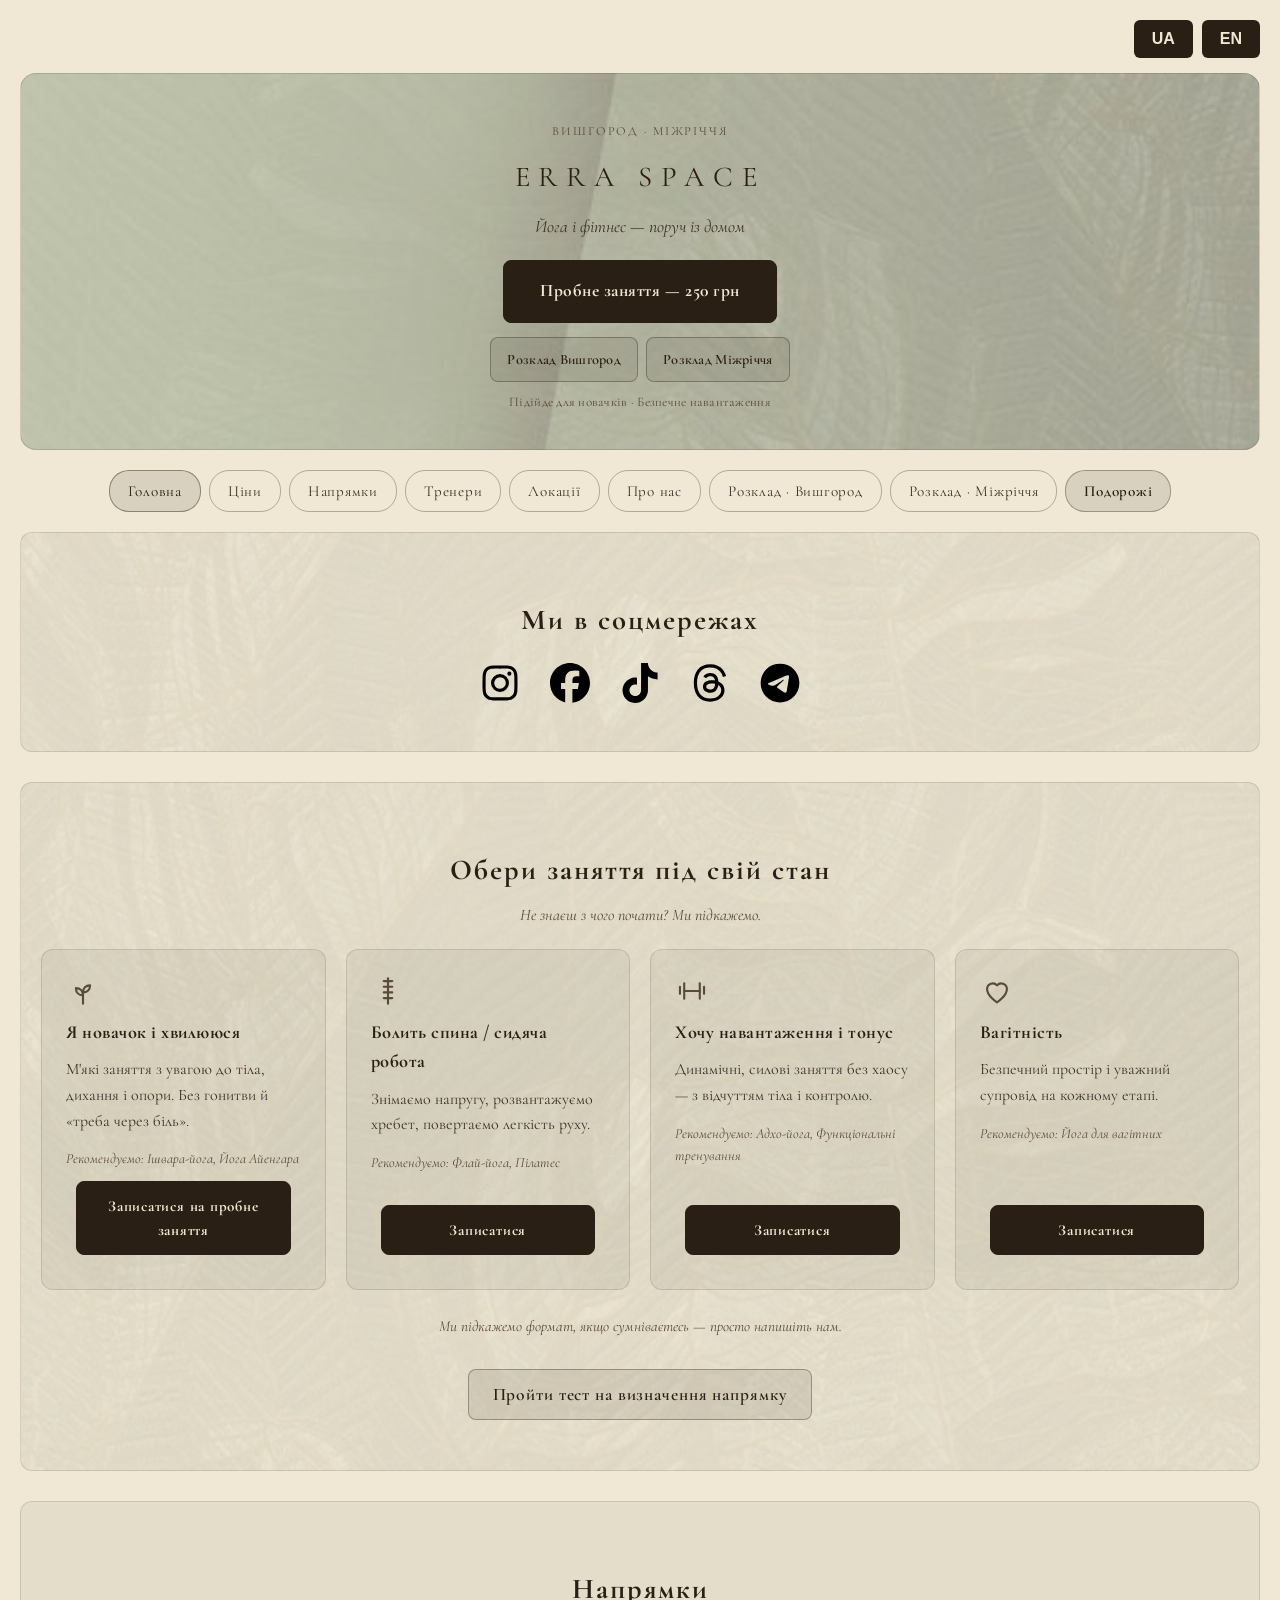
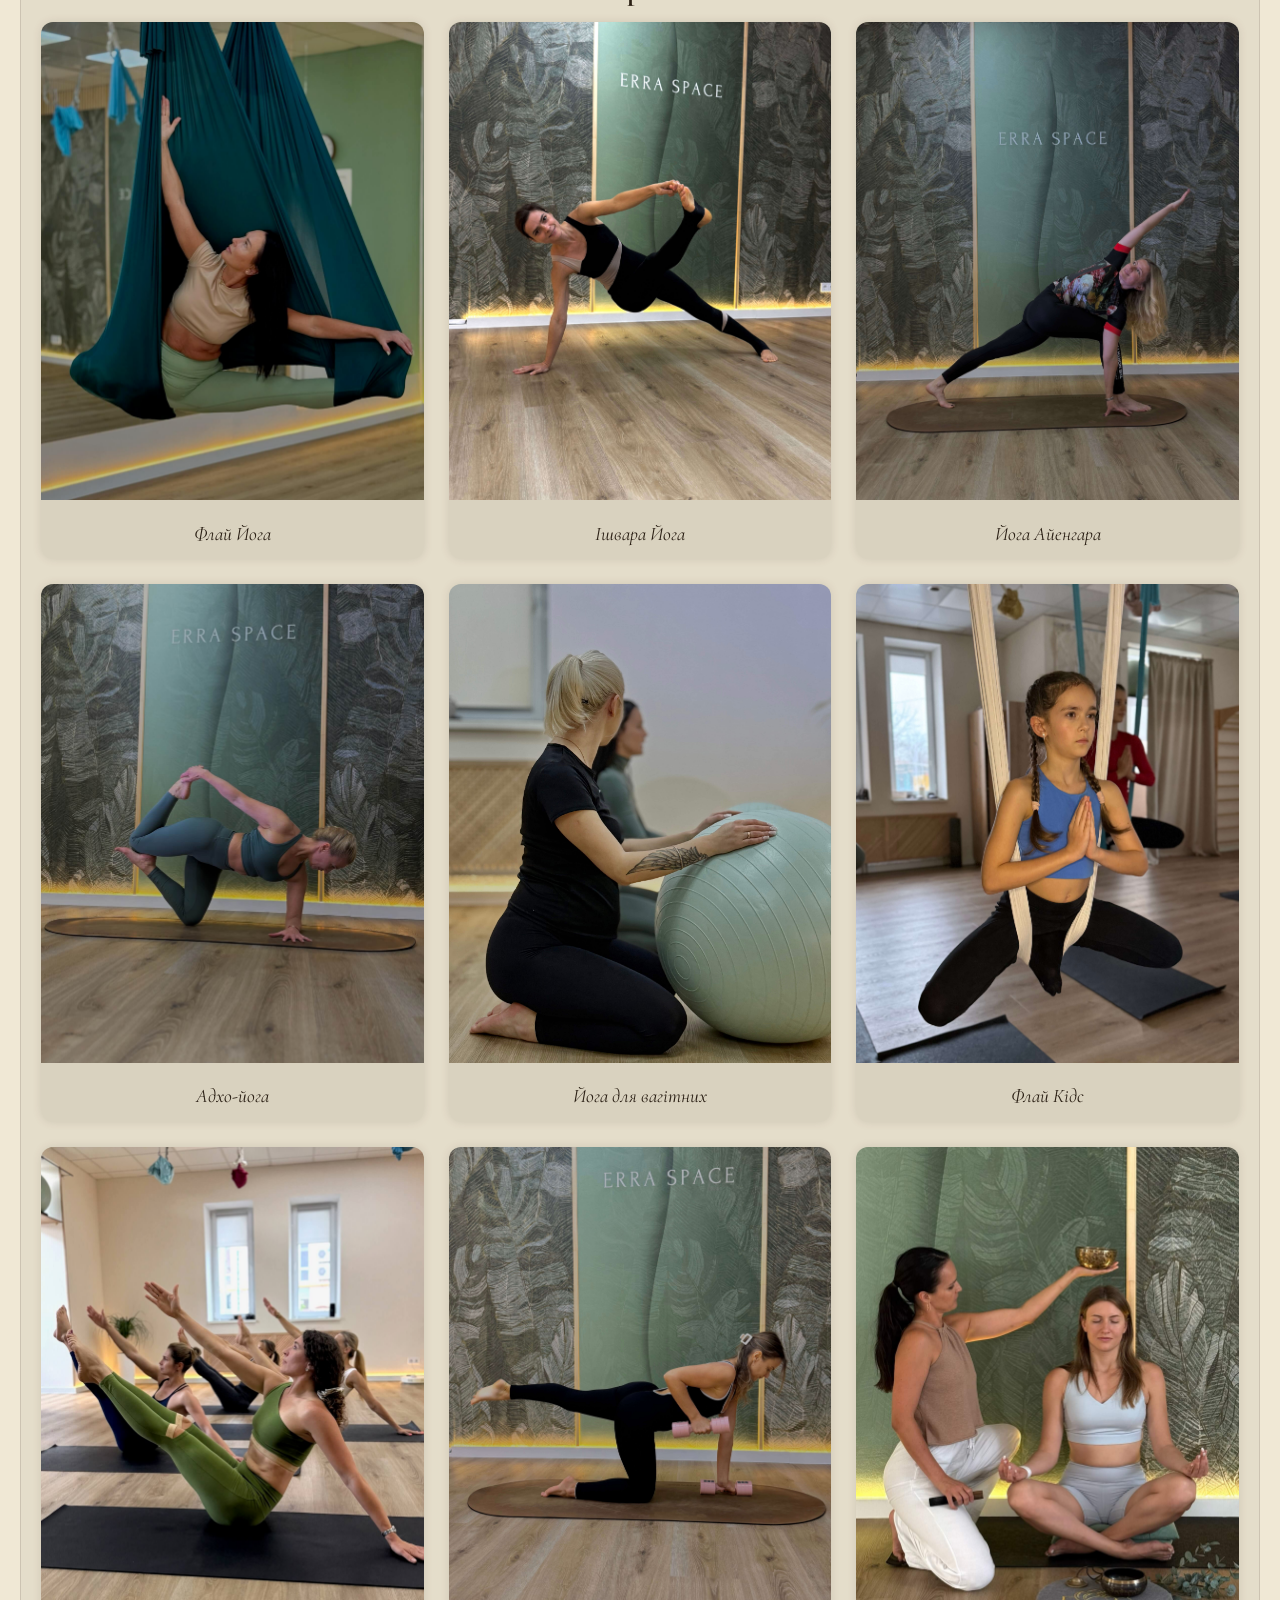
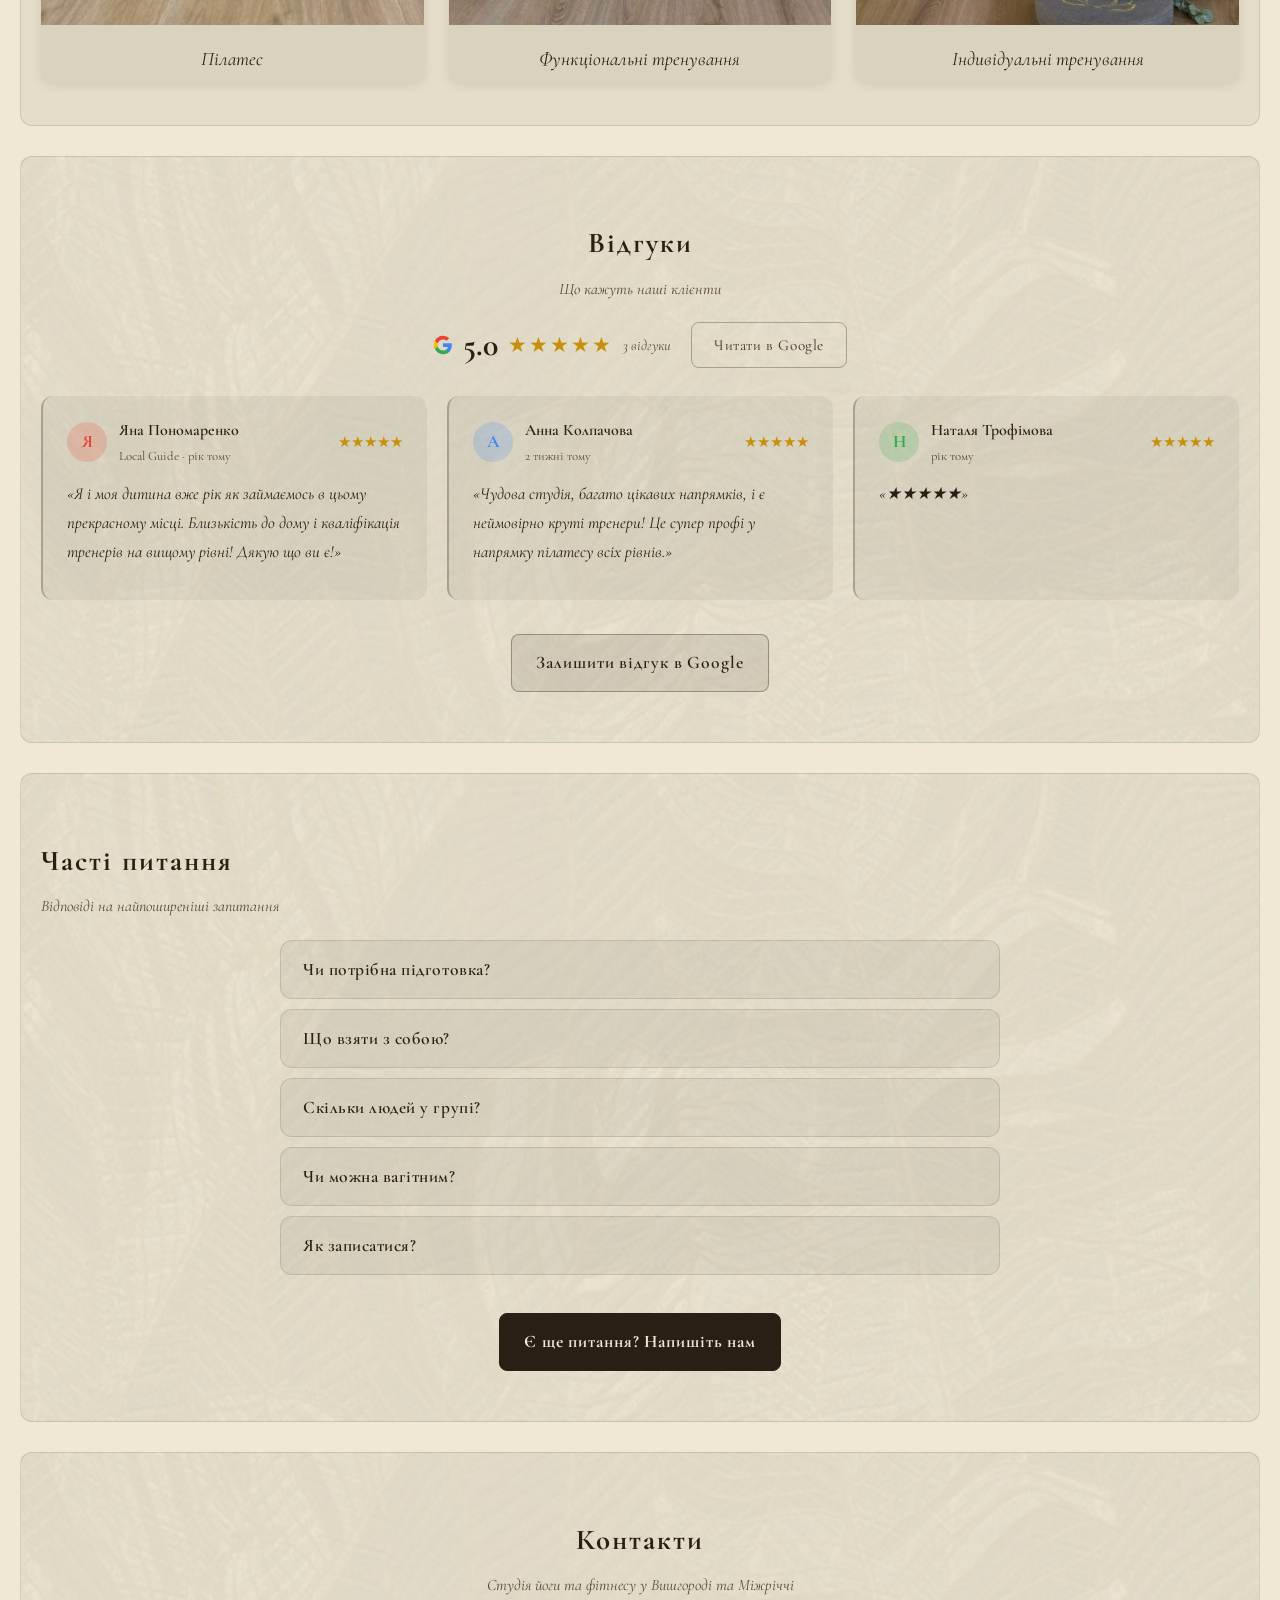
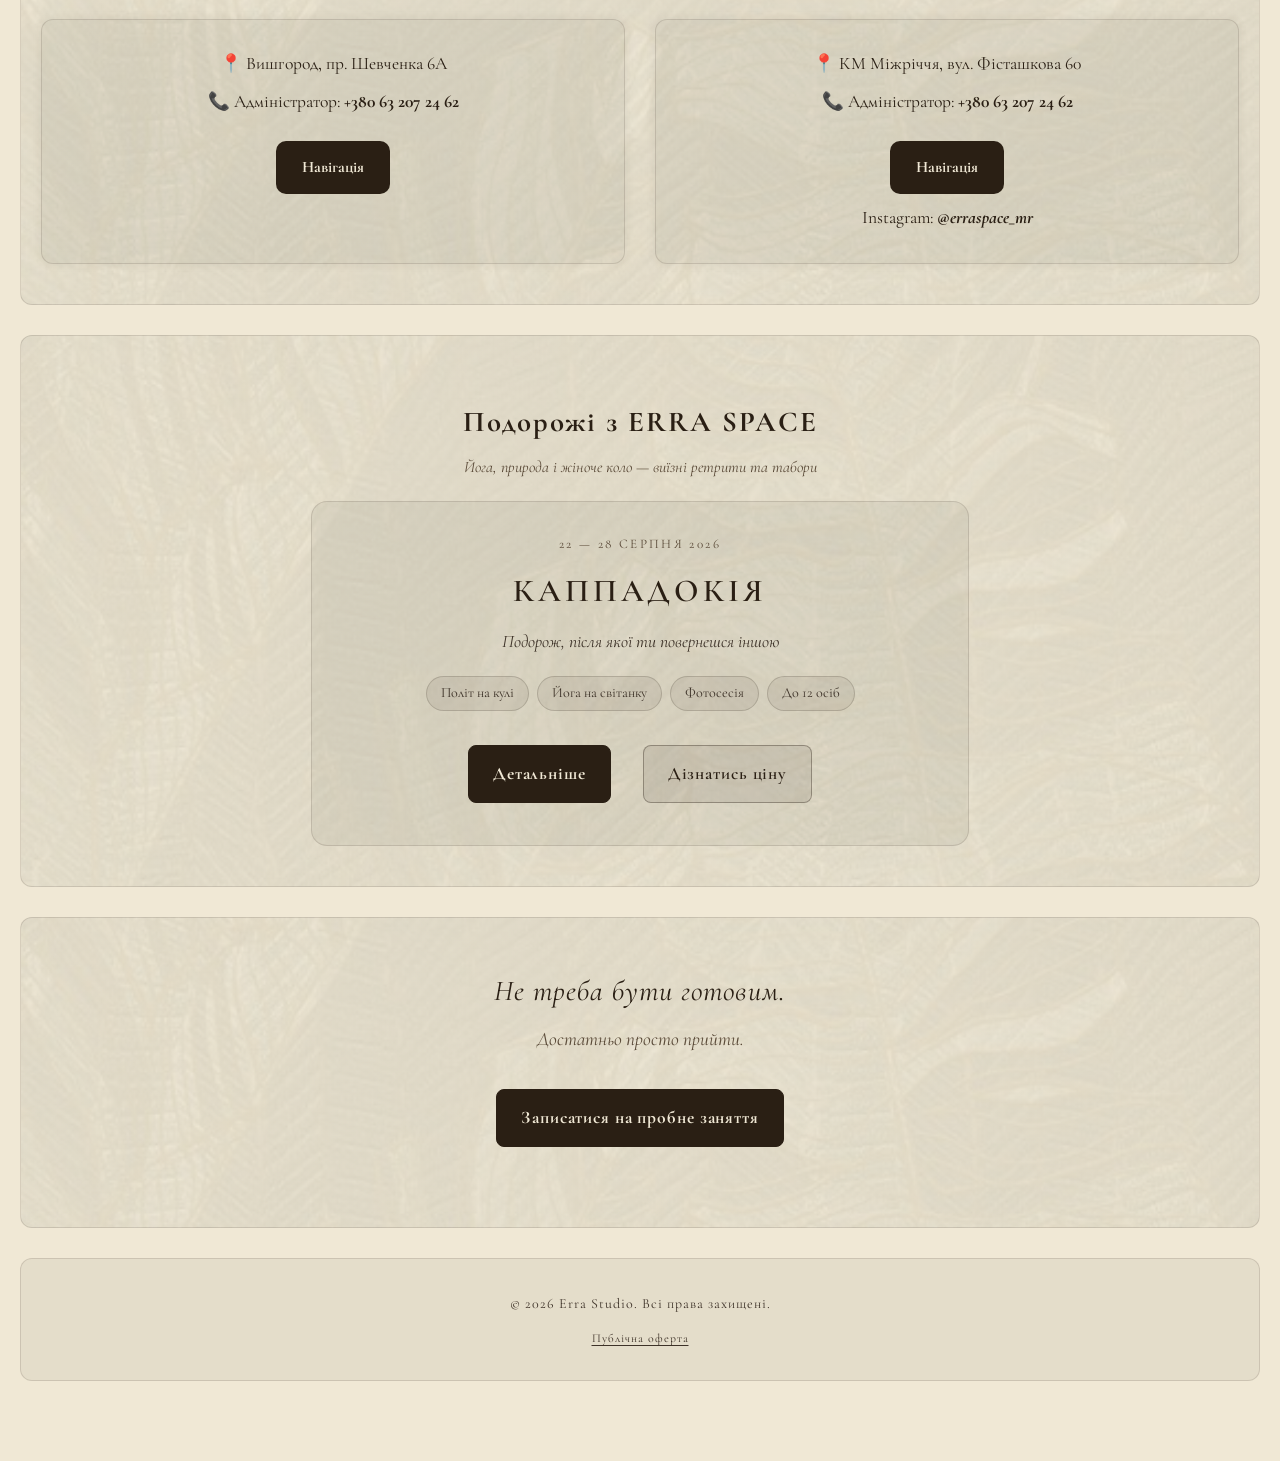
==== commit 674d6b35: "Add margin-top to schedule buttons wrapper" ====
--- a/index.html
+++ b/index.html
@@ -24,7 +24,7 @@
   <link rel="preconnect" href="https://fonts.gstatic.com" crossorigin>
   <link href="https://fonts.googleapis.com/css2?family=Cormorant+Garamond:wght@400;600;700&display=swap" rel="stylesheet">
   <style>
-  .schedule-btns-wrap{display:flex;flex-direction:column;align-items:center;gap:6px;}
+  .schedule-btns-wrap{display:flex;flex-direction:column;align-items:center;gap:6px;margin-top:14px;}
   .schedule-btns-row{display:flex;gap:8px;flex-wrap:wrap;justify-content:center;}
   .schedule-btn{font-size:0.9rem!important;padding:10px 16px!important;letter-spacing:0.02em!important;margin:0!important;}
   @media(max-width:480px){
